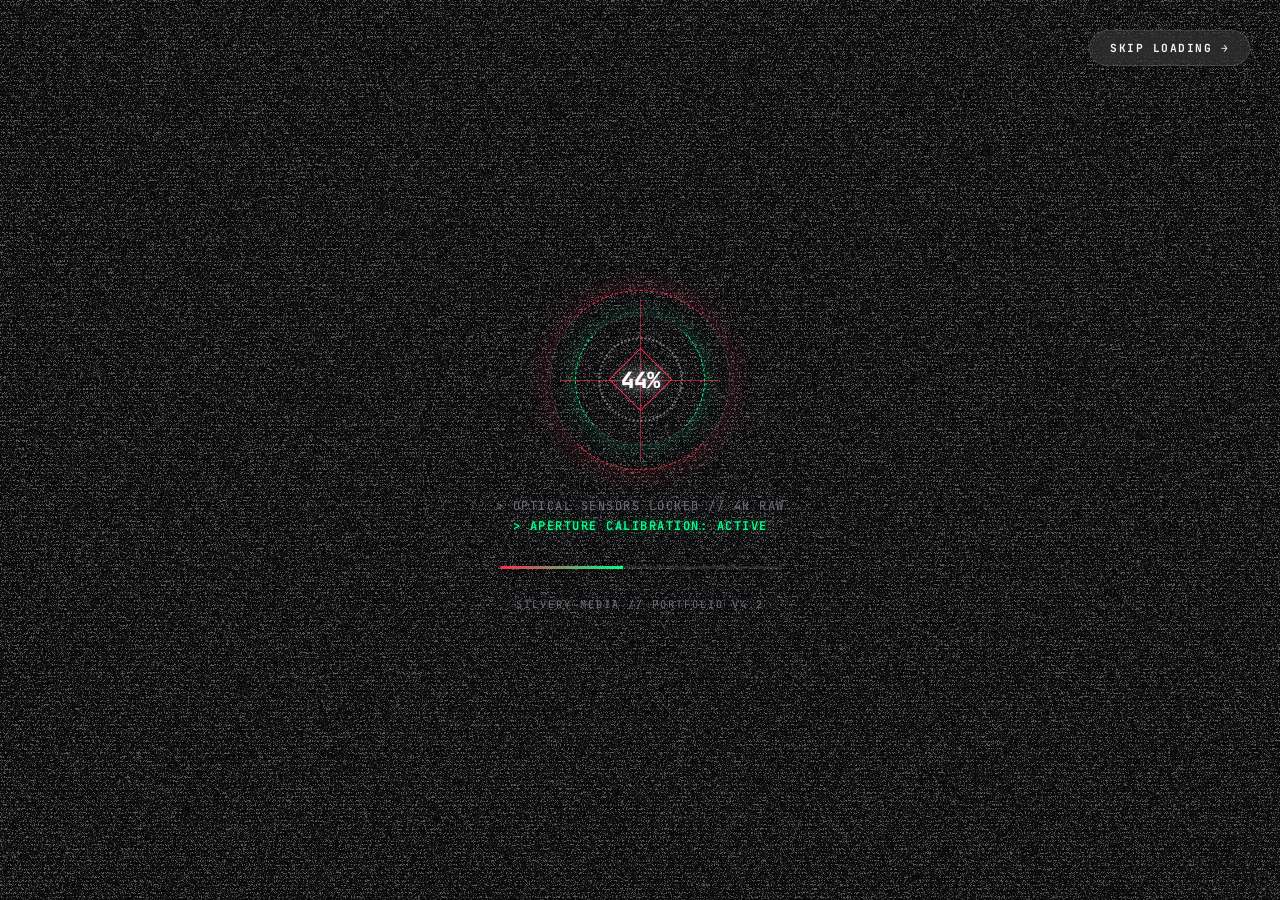
==== index.html @ 4b254db1 "1.0" ====
<!DOCTYPE html>
<html lang="en">
<head>
  <meta charset="UTF-8">
  <meta name="viewport" content="width=device-width, initial-scale=1.0, maximum-scale=1.0, user-scalable=no">
  <title>SILVERY MEDIA | Automotive Cinema & Visual Storytelling</title>
  <link rel="stylesheet" href="style.css">
  <link rel="preconnect" href="https://fonts.googleapis.com">
  <link rel="preconnect" href="https://fonts.gstatic.com" crossorigin>
  <link href="https://fonts.googleapis.com/css2?family=JetBrains+Mono:wght@400;700&family=Plus+Jakarta+Sans:wght@300;400;600;700&family=Syne:wght@700;800&display=swap" rel="stylesheet">
</head>
<body>

  <!-- Epic 3-Second Camera Lens & Telemetry Boot Sequence Loader -->
  <div class="boot-loader-overlay active" id="bootLoader">
    <canvas class="boot-static-canvas" id="bootStaticCanvas"></canvas>
    <div class="boot-scanlines"></div>

    <!-- Skip Loading Button -->
    <button class="boot-skip-btn hover-trigger" id="bootSkipBtn" data-tag="SKIP">
      <span>SKIP LOADING</span> &#8594;
    </button>

    <div class="boot-hud-container">
      <div class="boot-lens-system">
        <div class="boot-ring outer-ring"></div>
        <div class="boot-ring middle-ring"></div>
        <div class="boot-ring inner-ring"></div>
        <div class="boot-aperture-reticle"></div>
        <div class="boot-focus-cross"></div>
        <span class="boot-percent" id="bootPercent">00%</span>
      </div>

      <div class="boot-terminal-box">
        <div class="boot-log-line" id="bootLogLine1">> SILVERY_OS KERNEL BOOTING...</div>
        <div class="boot-log-line highlight" id="bootLogLine2">> CALIBRATING SENSOR ARRAY</div>
      </div>

      <div class="boot-progress-track">
        <div class="boot-progress-fill" id="bootProgressFill"></div>
      </div>

      <div class="boot-system-tag">SILVERY MEDIA // PORTFOLIO V4.2</div>
    </div>
  </div>

  <!-- Telemetry Cursor (Desktop Only) -->
  <div class="telemetry-cursor" id="telCursor">
    <div class="cur-ring"></div>
    <div class="cur-dot"></div>
    <div class="cur-tag" id="curTag">FEED: CAM_01</div>
  </div>

  <!-- Camera Static Noise Canvas -->
  <canvas class="static-canvas" id="staticCanvas"></canvas>

  <!-- CRT Screen Scanline Overlay -->
  <div class="crt-scanlines"></div>

  <!-- Header -->
  <header class="hud-header">
    <div class="brand">
      <span class="brand-name">SILVERY</span>
      <span class="brand-tag">// MEDIA</span>
    </div>

    <div class="cam-telemetry">
      <div class="tel-box">
        <span class="rec-dot"></span>
        <span class="tel-lbl">LIVE</span>
      </div>
      <div class="tel-box">
        <span class="tel-lbl">FEED ID</span>
        <span class="tel-val" id="feedIdReadout">CAM_01</span>
      </div>
    </div>
  </header>

  <!-- Satellite Uplink Pre-Loader Overlay -->
  <div class="sat-uplink-modal" id="satUplinkModal" aria-hidden="true">
    <div class="sat-radar-box">
      <div class="radar-sweep"></div>
      <div class="radar-crosshair"></div>
      <div class="radar-dot"></div>
    </div>
    <div class="sat-telemetry-text">
      <div class="sat-status" id="satStatusLine1">> ACQUIRING ORBITAL SATELLITE...</div>
      <div class="sat-status" id="satStatusLine2">> ESTABLISHING ENCRYPTED LINK</div>
      <div class="sat-progress-bar"><div class="sat-progress-fill" id="satProgressFill"></div></div>
    </div>
  </div>

  <!-- Persistent Dispatch Floating Trigger -->
  <button class="dispatch-btn hover-trigger" id="openDispatchBtn" data-tag="DISPATCH">
    <span class="pulse-beacon"></span>
    <span class="btn-lbl">DISPATCH</span>
    <span class="sla-tag">24H SLA</span>
  </button>

  <!-- Viewport Feed Stage -->
  <main class="viewport-stage" id="viewportStage">
    
    <div class="feed-stack" id="feedStack"></div>

    <div class="viewfinder-frame">
      <div class="frame-bracket top-left"></div>
      <div class="frame-bracket top-right"></div>
      <div class="frame-bracket bottom-left"></div>
      <div class="frame-bracket bottom-right"></div>
      
      <div class="center-target">
        <div class="target-line h"></div>
        <div class="target-line v"></div>
      </div>

      <div class="viewfinder-meta">
        <span>4K RAW // 120 FPS</span>
        <span id="timestampTag">00:00:00:00</span>
      </div>

      <!-- Scroll Hint Overlay -->
      <div class="scroll-navigation-hint">
        <span class="hint-arrow">&#8595;</span>
        <span class="hint-text">SCROLL OR USE ARROW KEYS TO SWITCH FEEDS</span>
      </div>
    </div>

    <!-- Active Shoot Title Card with Category Tag -->
    <div class="shoot-title-card">
      <div class="meta-badge-row">
        <span class="client-badge" id="heroClient">SILVERY MEDIA SHOWCASE</span>
        <span class="category-badge" id="heroCategory">PHOTOSHOOT</span>
      </div>
      <h1 class="project-title" id="heroTitle">PORSCHE 992 GT3RS</h1>
      
      <button class="inspect-btn primary-cta hover-trigger" id="inspectBtn" data-tag="OPEN GALLERY">
        <span class="cta-pulse-dot"></span>
        <span class="cta-text">EXPLORE FULL GALLERY</span>
        <svg class="cta-arrow" width="18" height="18" viewBox="0 0 24 24" fill="none" stroke="currentColor" stroke-width="2.5">
          <line x1="5" y1="12" x2="19" y2="12"></line>
          <polyline points="12 5 19 12 12 19"></polyline>
        </svg>
      </button>
    </div>

    <!-- Integrated Sleek Bottom Control Dock -->
    <div class="hud-bottom-dock">
      <button class="dock-btn hover-trigger" id="dockPrevBtn" data-tag="PREV FEED">&#8592;</button>
      
      <!-- Quick Telemetry Scrubber Bar with Floating Preview Tooltip -->
      <div class="dock-scrubber-wrapper" id="dockScrubberWrapper">
        <div class="scrubber-preview-tooltip" id="scrubberTooltip">CAM_01 // PORSCHE 992 GT3RS</div>

        <div class="dock-scrubber-track hover-trigger" id="dockTrack" data-tag="HOLD & SCRUB">
          <div class="dock-track-fill" id="dockTrackFill"></div>
        </div>
        <div class="dock-counter">
          <span class="dock-curr" id="dockCurrent">01</span>
          <span class="dock-sep">/</span>
          <span class="dock-tot" id="dockTotal">12</span>
        </div>
      </div>

      <button class="dock-btn hover-trigger" id="dockNextBtn" data-tag="NEXT FEED">&#8594;</button>
      
      <button class="dock-btn index-btn hover-trigger" id="openIndexBtn" data-tag="ALL PROJECTS">
        <span class="grid-icon">::</span>
        <span>INDEX</span>
      </button>
    </div>

  </main>

  <!-- Full Project Directory Drawer -->
  <div class="index-drawer" id="indexDrawer" aria-hidden="true">
    <div class="index-drawer-header">
      <div class="index-title">
        <h2>SILVERY MEDIA DIRECTORY</h2>
        <span id="totalProjectsBadge">12 PROJECTS LOADED</span>
      </div>
      <button class="drawer-close-btn" id="closeIndexBtn">&times;</button>
    </div>

    <div class="index-grid" id="indexGrid"></div>
  </div>

  <!-- Conventional Project View Modal -->
  <div class="project-modal" id="projectModal" aria-hidden="true">
    <button class="modal-close hover-trigger" id="closeProjectBtn" data-tag="CLOSE">&times;</button>

    <button class="scroll-top-btn hover-trigger" id="scrollTopBtn" data-tag="TOP">&#8593;</button>

    <div class="project-content-container">
      <header class="project-header">
        <div class="project-meta-grid">
          <div class="meta-item">
            <span class="meta-lbl">WHO IT WAS FOR</span>
            <span class="meta-val" id="modalClient">--</span>
          </div>
          <div class="meta-item">
            <span class="meta-lbl">DATE SHOOT</span>
            <span class="meta-val" id="modalDate">--</span>
          </div>
          <div class="meta-item">
            <span class="meta-lbl">LOCATION</span>
            <span class="meta-val" id="modalLocation">--</span>
          </div>
          <div class="meta-item">
            <span class="meta-lbl">SHOOT TYPE</span>
            <span class="meta-val highlight-category" id="modalCategory">PHOTOSHOOT</span>
          </div>
        </div>

        <h1 class="project-headline" id="modalTitle">Project Title</h1>
        <p class="project-summary" id="modalDesc">Detailed photography showcase.</p>
      </header>

      <div class="project-photo-grid" id="projectPhotoGrid"></div>

      <!-- Recommended Live Feed Section -->
      <section class="related-projects-section">
        <div class="related-header">
          <span class="related-tag">// RECOMMENDED FEEDS</span>
          <h3 class="related-title">YOU MIGHT ALSO LIKE</h3>
        </div>
        <div class="related-projects-grid" id="relatedProjectsGrid"></div>
      </section>

    </div>
  </div>

  <!-- Lightbox Modal -->
  <div class="lightbox-modal" id="lightboxModal" aria-hidden="true">
    <button class="lightbox-close hover-trigger" id="closeLightboxBtn" data-tag="CLOSE">&times;</button>
    <button class="lightbox-nav lightbox-prev hover-trigger" id="lightboxPrevBtn" data-tag="PREV">&#8592;</button>
    <button class="lightbox-nav lightbox-next hover-trigger" id="lightboxNextBtn" data-tag="NEXT">&#8594;</button>
    
    <div class="lightbox-viewport">
      <img src="" alt="Fullscreen View" id="lightboxImage" class="lightbox-img">
    </div>

    <div class="lightbox-counter" id="lightboxCounter">1 / 5</div>
  </div>

  <!-- Priority Dispatch Terminal Drawer -->
  <div class="dispatch-drawer" id="dispatchDrawer">
    <button class="drawer-close hover-trigger" id="closeDispatchBtn" data-tag="CLOSE">&times;</button>

    <div class="dispatch-header">
      <div class="live-signal">
        <span class="signal-dot"></span> DIRECT SATELLITE LINK ESTABLISHED
      </div>
      <h2>COMMISSION A SHOOT</h2>
      <p>Direct alert routed straight to personal device via satellite relay.</p>
    </div>

    <div class="sla-metrics">
      <div class="sla-card">
        <span class="sla-lbl">AVG RESPONSE TIME</span>
        <span class="sla-val highlight">24 HOURS</span>
      </div>
      <div class="sla-card">
        <span class="sla-lbl">LOCAL TIME</span>
        <span class="sla-val" id="localClock">12:00 PM CEST</span>
      </div>
    </div>

    <form class="dispatch-form" id="dispatchForm">
      <div class="field-row">
        <label>CLIENT / ORGANIZATION</label>
        <input type="text" id="senderName" placeholder="e.g. Porsche Cars NA / John Doe" required>
      </div>
      <div class="field-row">
        <label>DIRECT EMAIL / PHONE</label>
        <input type="email" id="senderContact" placeholder="john@domain.com" required>
      </div>
      <div class="field-row">
        <label>PROJECT SCOPE & DATES</label>
        <textarea id="senderScope" rows="3" placeholder="Vehicle details, shoot location, target timeline..." required></textarea>
      </div>

      <button type="submit" class="submit-dispatch-btn hover-trigger" data-tag="TRANSMIT">
        TRANSMIT DISPATCH
      </button>
    </form>

    <div class="terminal-status" id="terminalStatus">
      <div class="term-line" id="termLine1">> Terminal online. Satellite uplink established...</div>
      <div class="term-line" id="termLine2"></div>
    </div>
  </div>

  <script src="code.js"></script>
</body>
</html>
---- style.css ----
/* ==========================================================================
   SILVERY MEDIA - 3-Second Epic Boot Sequence & Mobile Enhancements
   ========================================================================== */

:root {
  --bg-dark: #020203;
  --text-main: #f5f5f7;
  --text-dim: #71717e;
  --accent-red: #ff2a4b;
  --accent-green: #00ff88;
  --border-glass: rgba(255, 255, 255, 0.12);
  --font-heading: 'Syne', sans-serif;
  --font-body: 'Plus Jakarta Sans', sans-serif;
  --font-mono: 'JetBrains Mono', monospace;
}

* {
  box-sizing: border-box;
  margin: 0;
  padding: 0;
  cursor: none !important;
  -webkit-tap-highlight-color: transparent;
}

body {
  background-color: var(--bg-dark);
  color: var(--text-main);
  font-family: var(--font-body);
  overflow: hidden;
  width: 100vw;
  height: 100vh;
  user-select: none;
}

/* ==========================================================================
   CAMERA BOOT SEQUENCE LOADER
   ========================================================================== */
.boot-loader-overlay {
  position: fixed;
  top: 0;
  left: 0;
  width: 100vw;
  height: 100vh;
  background: #010103;
  z-index: 10000;
  display: flex;
  align-items: center;
  justify-content: center;
  opacity: 0;
  pointer-events: none;
  transition: opacity 0.35s cubic-bezier(0.16, 1, 0.3, 1);
}

.boot-loader-overlay.active {
  opacity: 1;
  pointer-events: all;
}

/* Ensure mouse cursor remains visible during loading screen */
.boot-loader-overlay.active,
.boot-loader-overlay.active * {
  cursor: auto !important;
}

.boot-skip-btn {
  position: absolute;
  top: 30px;
  right: 30px;
  background: rgba(255, 255, 255, 0.08);
  backdrop-filter: blur(12px);
  border: 1px solid var(--border-glass);
  color: var(--text-main);
  padding: 10px 20px;
  border-radius: 30px;
  font-family: var(--font-mono);
  font-size: 0.7rem;
  font-weight: 700;
  letter-spacing: 1.5px;
  z-index: 20;
  transition: all 0.2s ease;
  cursor: pointer !important;
}

.boot-skip-btn:hover {
  background: #ffffff;
  color: #000000;
  transform: translateY(-2px);
}

.boot-static-canvas {
  position: absolute;
  top: 0;
  left: 0;
  width: 100%;
  height: 100%;
  pointer-events: none;
  opacity: 0.35;
  mix-blend-mode: screen;
}

.boot-scanlines {
  position: absolute;
  top: 0;
  left: 0;
  width: 100%;
  height: 100%;
  background: linear-gradient(rgba(18, 16, 16, 0) 50%, rgba(0, 0, 0, 0.4) 50%);
  background-size: 100% 4px;
  pointer-events: none;
}

.boot-hud-container {
  position: relative;
  z-index: 10;
  display: flex;
  flex-direction: column;
  align-items: center;
  gap: 28px;
}

/* Concentric Spinning Camera Lens Rings */
.boot-lens-system {
  position: relative;
  width: 180px;
  height: 180px;
  display: flex;
  align-items: center;
  justify-content: center;
}

.boot-ring {
  position: absolute;
  border-radius: 50%;
  border: 1px dashed rgba(255, 255, 255, 0.2);
}

.outer-ring {
  width: 180px;
  height: 180px;
  border-top-color: var(--accent-red);
  border-bottom-color: var(--accent-red);
  animation: spinCw 1.8s linear infinite;
  box-shadow: 0 0 30px rgba(255, 42, 75, 0.2);
}

.middle-ring {
  width: 130px;
  height: 130px;
  border-left-color: var(--accent-green);
  border-right-color: var(--accent-green);
  animation: spinCcw 1.2s linear infinite;
  box-shadow: 0 0 20px rgba(0, 255, 136, 0.2);
}

.inner-ring {
  width: 85px;
  height: 85px;
  border: 2px solid rgba(255, 255, 255, 0.4);
  border-style: dotted;
  animation: spinCw 3s linear infinite;
}

@keyframes spinCw { 0% { transform: rotate(0deg); } 100% { transform: rotate(360deg); } }
@keyframes spinCcw { 0% { transform: rotate(0deg); } 100% { transform: rotate(-360deg); } }

.boot-aperture-reticle {
  position: absolute;
  width: 45px;
  height: 45px;
  border: 1px solid var(--accent-red);
  transform: rotate(45deg);
  animation: pulseReticle 0.6s infinite alternate;
}

@keyframes pulseReticle { 0% { transform: rotate(45deg) scale(0.9); opacity: 0.5; } 100% { transform: rotate(45deg) scale(1.1); opacity: 1; } }

.boot-focus-cross {
  position: absolute;
  width: 100%;
  height: 100%;
}
.boot-focus-cross::before, .boot-focus-cross::after {
  content: '';
  position: absolute;
  background: rgba(255, 42, 75, 0.6);
}
.boot-focus-cross::before { top: 50%; left: 10px; right: 10px; height: 1px; }
.boot-focus-cross::after { left: 50%; top: 10px; bottom: 10px; width: 1px; }

.boot-percent {
  font-family: var(--font-mono);
  font-size: 1.4rem;
  font-weight: 800;
  color: #ffffff;
  text-shadow: 0 0 15px rgba(255, 255, 255, 0.8);
  z-index: 5;
}

.boot-terminal-box {
  text-align: center;
  font-family: var(--font-mono);
  font-size: 0.75rem;
  height: 40px;
}

.boot-log-line {
  color: var(--text-dim);
  letter-spacing: 1.5px;
  margin-bottom: 4px;
}

.boot-log-line.highlight {
  color: var(--accent-green);
  font-weight: 700;
  text-shadow: 0 0 10px rgba(0, 255, 136, 0.4);
}

.boot-progress-track {
  width: 280px;
  height: 3px;
  background: rgba(255, 255, 255, 0.1);
  border-radius: 2px;
  overflow: hidden;
  box-shadow: 0 0 10px rgba(0, 0, 0, 0.8);
}

.boot-progress-fill {
  width: 0%;
  height: 100%;
  background: linear-gradient(90deg, var(--accent-red), var(--accent-green));
  box-shadow: 0 0 15px var(--accent-green);
  transition: width 0.05s linear;
}

.boot-system-tag {
  font-family: var(--font-mono);
  font-size: 0.65rem;
  color: var(--text-dim);
  letter-spacing: 2px;
}

/* Static Noise Overlay Canvas */
.static-canvas {
  position: fixed;
  top: 0;
  left: 0;
  width: 100vw;
  height: 100vh;
  z-index: 8000;
  pointer-events: none;
  opacity: 0;
  transition: opacity 0.05s ease;
}

.static-canvas.active { opacity: 0.92; }

/* CRT Scanlines */
.crt-scanlines {
  position: fixed;
  top: 0;
  left: 0;
  width: 100vw;
  height: 100vh;
  background: linear-gradient(rgba(18, 16, 16, 0) 50%, rgba(0, 0, 0, 0.25) 50%);
  background-size: 100% 4px;
  z-index: 100;
  pointer-events: none;
  opacity: 0.5;
}

/* Cursor */
.telemetry-cursor {
  position: fixed;
  top: 0;
  left: 0;
  width: 32px;
  height: 32px;
  pointer-events: none;
  z-index: 9999;
  transform: translate(-50%, -50%);
  transition: width 0.2s, height 0.2s;
}

.cur-ring {
  width: 100%;
  height: 100%;
  border: 1px solid rgba(255, 255, 255, 0.5);
  border-radius: 50%;
  transition: all 0.2s ease;
}

.cur-dot {
  position: absolute;
  top: 50%;
  left: 50%;
  width: 4px;
  height: 4px;
  background: var(--accent-red);
  border-radius: 50%;
  transform: translate(-50%, -50%);
}

.cur-tag {
  position: absolute;
  top: 38px;
  left: 50%;
  transform: translateX(-50%);
  font-family: var(--font-mono);
  font-size: 8px;
  color: var(--accent-green);
  background: rgba(0, 0, 0, 0.85);
  padding: 2px 6px;
  border-radius: 3px;
  white-space: nowrap;
  letter-spacing: 1px;
}

body.cursor-active .cur-ring {
  width: 60px;
  height: 60px;
  border-color: var(--accent-red);
  background: rgba(255, 42, 75, 0.1);
}

/* Header */
.hud-header {
  position: fixed;
  top: 0;
  left: 0;
  width: 100%;
  padding: 24px 30px;
  display: flex;
  justify-content: space-between;
  align-items: center;
  z-index: 200;
  mix-blend-mode: difference;
}

.brand-name {
  font-family: var(--font-heading);
  font-size: 1.4rem;
  font-weight: 800;
  letter-spacing: 3px;
}

.brand-tag {
  font-family: var(--font-mono);
  font-size: 0.65rem;
  color: var(--accent-red);
  margin-left: 6px;
}

.cam-telemetry {
  display: flex;
  gap: 12px;
  font-family: var(--font-mono);
  font-size: 0.65rem;
}

.tel-box {
  display: flex;
  align-items: center;
  gap: 6px;
  background: rgba(255, 255, 255, 0.05);
  padding: 6px 12px;
  border-radius: 4px;
  border: 1px solid var(--border-glass);
}

.rec-dot {
  width: 7px;
  height: 7px;
  background: var(--accent-red);
  border-radius: 50%;
  box-shadow: 0 0 8px var(--accent-red);
  animation: pulseRec 1s infinite alternate;
}

.tel-lbl { color: var(--text-dim); }
.tel-val { color: #ffffff; font-weight: 700; }

/* Satellite Pre-Loader */
.sat-uplink-modal {
  position: fixed;
  top: 0;
  left: 0;
  width: 100vw;
  height: 100vh;
  background: rgba(3, 3, 5, 0.95);
  backdrop-filter: blur(20px);
  z-index: 9500;
  display: flex;
  flex-direction: column;
  align-items: center;
  justify-content: center;
  gap: 30px;
  opacity: 0;
  pointer-events: none;
  transition: opacity 0.3s ease;
}

.sat-uplink-modal.active { opacity: 1; pointer-events: all; }

.sat-radar-box {
  position: relative;
  width: 140px;
  height: 140px;
  border: 1px solid rgba(0, 255, 136, 0.3);
  border-radius: 50%;
  overflow: hidden;
  box-shadow: 0 0 30px rgba(0, 255, 136, 0.1);
}

.radar-sweep {
  position: absolute;
  width: 100%;
  height: 100%;
  background: conic-gradient(from 0deg, rgba(0, 255, 136, 0.4), transparent 60deg);
  border-radius: 50%;
  animation: radarSpin 1.2s linear infinite;
}

.radar-crosshair {
  position: absolute;
  top: 50%;
  left: 50%;
  width: 100%;
  height: 100%;
  transform: translate(-50%, -50%);
}
.radar-crosshair::before, .radar-crosshair::after {
  content: '';
  position: absolute;
  background: rgba(0, 255, 136, 0.3);
}
.radar-crosshair::before { top: 50%; left: 0; right: 0; height: 1px; }
.radar-crosshair::after { left: 50%; top: 0; bottom: 0; width: 1px; }

.radar-dot {
  position: absolute;
  top: 35%;
  left: 65%;
  width: 6px;
  height: 6px;
  background: var(--accent-red);
  border-radius: 50%;
  box-shadow: 0 0 10px var(--accent-red);
  animation: pulseRec 0.5s infinite alternate;
}

.sat-telemetry-text {
  text-align: center;
  font-family: var(--font-mono);
  font-size: 0.75rem;
  color: var(--accent-green);
  letter-spacing: 1.5px;
}

.sat-progress-bar {
  width: 240px;
  height: 2px;
  background: rgba(255, 255, 255, 0.1);
  margin: 12px auto 0 auto;
  overflow: hidden;
}

.sat-progress-fill {
  width: 0%;
  height: 100%;
  background: var(--accent-green);
  transition: width 0.1s linear;
}

/* Dispatch Button */
.dispatch-btn {
  position: fixed;
  bottom: 30px;
  right: 30px;
  z-index: 250;
  background: rgba(12, 12, 16, 0.85);
  backdrop-filter: blur(20px);
  border: 1px solid var(--border-glass);
  color: var(--text-main);
  padding: 12px 20px;
  border-radius: 40px;
  font-family: var(--font-heading);
  font-size: 0.7rem;
  letter-spacing: 1.5px;
  font-weight: 700;
  display: flex;
  align-items: center;
  gap: 10px;
  box-shadow: 0 15px 40px rgba(0,0,0,0.8);
}

.pulse-beacon {
  width: 6px;
  height: 6px;
  background: var(--accent-red);
  border-radius: 50%;
  box-shadow: 0 0 10px var(--accent-red);
}

.sla-tag {
  font-family: var(--font-mono);
  font-size: 0.6rem;
  color: var(--accent-green);
  background: rgba(0, 255, 136, 0.1);
  padding: 2px 6px;
  border-radius: 10px;
}

/* Viewport Stage */
.viewport-stage {
  position: relative;
  width: 100vw;
  height: 100vh;
  overflow: hidden;
  z-index: 10;
}

.feed-stack {
  position: absolute;
  width: 100%;
  height: 100%;
}

.feed-layer {
  position: absolute;
  top: 0;
  left: 0;
  width: 100%;
  height: 100%;
  object-fit: cover;
  opacity: 0;
  transform: scale(1.05);
  transition: opacity 0.15s ease, transform 0.6s cubic-bezier(0.16, 1, 0.3, 1);
  filter: brightness(0.85) contrast(1.15);
}

.feed-layer.active { opacity: 1; transform: scale(1); }

.viewfinder-frame {
  position: absolute;
  top: 0;
  left: 0;
  width: 100%;
  height: 100%;
  pointer-events: none;
  z-index: 30;
}

.frame-bracket {
  position: absolute;
  width: 25px;
  height: 25px;
  border: 1px solid rgba(255, 255, 255, 0.25);
}

.top-left { top: 20px; left: 20px; border-right: none; border-bottom: none; }
.top-right { top: 20px; right: 20px; border-left: none; border-bottom: none; }
.bottom-left { bottom: 20px; left: 20px; border-right: none; border-top: none; }
.bottom-right { bottom: 20px; right: 20px; border-left: none; border-top: none; }

.center-target {
  position: absolute;
  top: 50%;
  left: 50%;
  width: 120px;
  height: 120px;
  margin-top: -60px;
  margin-left: -60px;
  border: 1px dashed rgba(255, 255, 255, 0.15);
  border-radius: 50%;
}

.target-line { position: absolute; background: rgba(255, 42, 75, 0.4); }
.target-line.h { top: 50%; left: -8px; right: -8px; height: 1px; }
.target-line.v { left: 50%; top: -8px; bottom: -8px; width: 1px; }

.viewfinder-meta {
  position: absolute;
  top: 30px;
  left: 50%;
  transform: translateX(-50%);
  font-family: var(--font-mono);
  font-size: 0.65rem;
  color: rgba(255, 255, 255, 0.5);
  display: flex;
  gap: 20px;
  letter-spacing: 1.5px;
}

/* Scroll Hint Overlay */
.scroll-navigation-hint {
  position: absolute;
  right: 40px;
  top: 50%;
  transform: translateY(-50%);
  display: flex;
  flex-direction: column;
  align-items: center;
  gap: 8px;
  font-family: var(--font-mono);
  font-size: 0.6rem;
  color: var(--text-dim);
  writing-mode: vertical-rl;
  letter-spacing: 2px;
  opacity: 0.7;
}

.hint-arrow {
  writing-mode: horizontal-tb;
  font-size: 1rem;
  color: var(--accent-red);
  animation: bounceDown 1.5s infinite alternate;
}

/* Active Title Card */
.shoot-title-card {
  position: absolute;
  bottom: 110px;
  left: 40px;
  z-index: 45;
  max-width: 680px;
}

.meta-badge-row {
  display: flex;
  align-items: center;
  gap: 12px;
  margin-bottom: 6px;
  flex-wrap: wrap;
}

.client-badge {
  font-family: var(--font-mono);
  font-size: 0.75rem;
  color: var(--accent-red);
  letter-spacing: 2px;
  font-weight: 700;
}

.category-badge {
  font-family: var(--font-mono);
  font-size: 0.65rem;
  color: var(--accent-green);
  background: rgba(0, 255, 136, 0.1);
  border: 1px solid rgba(0, 255, 136, 0.35);
  padding: 3px 10px;
  border-radius: 4px;
  letter-spacing: 1.5px;
  font-weight: 700;
  text-transform: uppercase;
  box-shadow: 0 0 12px rgba(0, 255, 136, 0.15);
}

.project-title {
  font-family: var(--font-heading);
  font-size: clamp(2.2rem, 4.5vw, 4.2rem);
  font-weight: 800;
  line-height: 1.05;
  margin: 6px 0 20px 0;
  text-transform: uppercase;
  text-shadow: 0 10px 30px rgba(0, 0, 0, 0.9);
}

.inspect-btn.primary-cta {
  position: relative;
  background: #ffffff;
  color: #000000;
  border: none;
  padding: 16px 32px;
  border-radius: 40px;
  font-family: var(--font-heading);
  font-size: 0.85rem;
  font-weight: 800;
  letter-spacing: 2px;
  display: inline-flex;
  align-items: center;
  gap: 14px;
  box-shadow: 0 10px 35px rgba(255, 255, 255, 0.25), 0 20px 50px rgba(0, 0, 0, 0.9);
  transition: all 0.3s cubic-bezier(0.16, 1, 0.3, 1);
  overflow: hidden;
}

.inspect-btn.primary-cta:hover {
  background: var(--accent-red);
  color: #ffffff;
  transform: translateY(-4px) scale(1.02);
  box-shadow: 0 15px 40px rgba(255, 42, 75, 0.5), 0 20px 60px rgba(0, 0, 0, 0.9);
}

.cta-pulse-dot {
  width: 8px;
  height: 8px;
  background-color: var(--accent-red);
  border-radius: 50%;
  box-shadow: 0 0 10px var(--accent-red);
  transition: background-color 0.2s ease;
}

.inspect-btn.primary-cta:hover .cta-pulse-dot {
  background-color: #ffffff;
  box-shadow: 0 0 10px #ffffff;
}

.cta-arrow { transition: transform 0.3s ease; }
.inspect-btn.primary-cta:hover .cta-arrow { transform: translateX(6px); }

/* BOTTOM DOCK & SCRUB TOOLTIP */
.hud-bottom-dock {
  position: absolute;
  bottom: 30px;
  left: 40px;
  z-index: 50;
  display: flex;
  align-items: center;
  gap: 12px;
  background: rgba(12, 12, 16, 0.85);
  backdrop-filter: blur(20px);
  border: 1px solid var(--border-glass);
  padding: 8px 16px;
  border-radius: 40px;
  box-shadow: 0 20px 50px rgba(0, 0, 0, 0.8);
}

.dock-btn {
  background: rgba(255, 255, 255, 0.05);
  border: 1px solid var(--border-glass);
  color: #ffffff;
  font-family: var(--font-mono);
  font-size: 0.8rem;
  font-weight: 700;
  width: 36px;
  height: 36px;
  border-radius: 50%;
  display: flex;
  align-items: center;
  justify-content: center;
  transition: all 0.2s ease;
}

.dock-btn:hover {
  background: #ffffff;
  color: #000000;
}

.dock-btn.index-btn {
  width: auto;
  border-radius: 20px;
  padding: 0 16px;
  gap: 8px;
  font-size: 0.72rem;
}

.grid-icon { color: var(--accent-green); font-weight: 800; }

.dock-scrubber-wrapper {
  position: relative;
  display: flex;
  align-items: center;
  gap: 16px;
  padding: 0 8px;
}

.scrubber-preview-tooltip {
  position: absolute;
  top: -42px;
  left: 8px;
  transform: translateX(-50%);
  background: rgba(8, 8, 12, 0.95);
  backdrop-filter: blur(16px);
  border: 1px solid var(--accent-red);
  color: #ffffff;
  font-family: var(--font-mono);
  font-size: 0.75rem;
  font-weight: 700;
  padding: 5px 12px;
  border-radius: 6px;
  box-shadow: 0 0 20px rgba(255, 42, 75, 0.4), 0 10px 30px rgba(0, 0, 0, 0.9);
  pointer-events: none;
  opacity: 0;
  transition: opacity 0.2s ease, transform 0.05s ease;
  white-space: nowrap;
  z-index: 100;
}

.scrubber-preview-tooltip::after {
  content: '';
  position: absolute;
  bottom: -5px;
  left: 50%;
  transform: translateX(-50%);
  width: 0;
  height: 0;
  border-left: 5px solid transparent;
  border-right: 5px solid transparent;
  border-top: 5px solid var(--accent-red);
}

.scrubber-preview-tooltip.active { opacity: 1; }

.dock-scrubber-track {
  width: 180px;
  height: 8px;
  background: rgba(255, 255, 255, 0.15);
  border-radius: 4px;
  position: relative;
  overflow: hidden;
  transition: height 0.2s ease;
}

.dock-scrubber-track:hover { height: 10px; }

.dock-track-fill {
  position: absolute;
  top: 0;
  left: 0;
  height: 100%;
  width: 3.33%;
  background: var(--accent-red);
  box-shadow: 0 0 10px var(--accent-red);
  transition: width 0.05s ease;
}

.dock-counter {
  font-family: var(--font-mono);
  font-size: 0.75rem;
  font-weight: 700;
  display: flex;
  gap: 4px;
  white-space: nowrap;
}

.dock-curr { color: #ffffff; }
.dock-sep { color: var(--text-dim); }
.dock-tot { color: var(--text-dim); }

/* Directory Drawer */
.index-drawer {
  position: fixed;
  top: 0;
  left: 0;
  width: 100vw;
  height: 100vh;
  background: rgba(3, 3, 5, 0.98);
  backdrop-filter: blur(30px);
  z-index: 600;
  opacity: 0;
  pointer-events: none;
  transition: opacity 0.3s ease;
  overflow-y: auto;
  padding: 40px 6vw;
}

.index-drawer.active { opacity: 1; pointer-events: all; }

.index-drawer-header {
  display: flex;
  justify-content: space-between;
  align-items: center;
  padding-bottom: 24px;
  border-bottom: 1px solid var(--border-glass);
  margin-bottom: 30px;
}

.index-title h2 { font-family: var(--font-heading); font-size: 1.6rem; font-weight: 800; }
.index-title span { font-family: var(--font-mono); font-size: 0.65rem; color: var(--accent-green); }

.drawer-close-btn { background: none; border: none; color: #fff; font-size: 2.5rem; line-height: 1; }

.index-grid {
  display: grid;
  grid-template-columns: repeat(auto-fill, minmax(280px, 1fr));
  gap: 20px;
}

.index-card {
  background: rgba(255, 255, 255, 0.02);
  border: 1px solid var(--border-glass);
  border-radius: 8px;
  overflow: hidden;
  transition: all 0.25s ease;
}

.index-card.active { border-color: #ffffff; }

.index-card-img { width: 100%; height: 160px; object-fit: cover; }
.index-card-body { padding: 14px; }
.index-card-id { font-family: var(--font-mono); font-size: 0.65rem; color: var(--accent-red); font-weight: 700; }
.index-card-title { font-family: var(--font-heading); font-size: 1rem; font-weight: 800; margin-top: 4px; }

/* Project Modal */
.project-modal {
  position: fixed;
  top: 0;
  left: 0;
  width: 100vw;
  height: 100vh;
  background: #050507;
  z-index: 500;
  opacity: 0;
  pointer-events: none;
  transition: opacity 0.35s ease;
  overflow-y: auto;
  scroll-behavior: smooth;
}

.project-modal.active { opacity: 1; pointer-events: all; }

.modal-close {
  position: fixed;
  top: 30px;
  right: 30px;
  background: rgba(255, 255, 255, 0.05);
  backdrop-filter: blur(12px);
  border: 1px solid var(--border-glass);
  color: #fff;
  font-size: 2rem;
  width: 44px;
  height: 44px;
  border-radius: 50%;
  display: flex;
  align-items: center;
  justify-content: center;
  z-index: 520;
}

.scroll-top-btn {
  position: fixed;
  bottom: 30px;
  right: 30px;
  background: rgba(255, 255, 255, 0.1);
  backdrop-filter: blur(16px);
  border: 1px solid var(--border-glass);
  color: #ffffff;
  font-size: 1.2rem;
  width: 46px;
  height: 46px;
  border-radius: 50%;
  display: flex;
  align-items: center;
  justify-content: center;
  z-index: 520;
  opacity: 0;
  pointer-events: none;
  transition: opacity 0.3s ease, transform 0.2s ease, background 0.2s ease;
  box-shadow: 0 10px 30px rgba(0, 0, 0, 0.8);
}

.scroll-top-btn.visible { opacity: 1; pointer-events: all; }

.scroll-top-btn:hover {
  background: #ffffff;
  color: #000000;
  transform: translateY(-4px);
}

.project-content-container {
  max-width: 1400px;
  margin: 0 auto;
  padding: 100px 6vw 80px 6vw;
}

.project-header {
  margin-bottom: 40px;
  border-bottom: 1px solid var(--border-glass);
  padding-bottom: 30px;
}

.project-meta-grid {
  display: grid;
  grid-template-columns: repeat(auto-fit, minmax(180px, 1fr));
  gap: 16px;
  margin-bottom: 24px;
}

.meta-item {
  background: rgba(255, 255, 255, 0.02);
  border: 1px solid var(--border-glass);
  padding: 14px;
  border-radius: 6px;
}

.meta-lbl { font-family: var(--font-mono); font-size: 0.6rem; color: var(--text-dim); display: block; }
.meta-val { font-size: 0.85rem; font-weight: 700; color: #ffffff; margin-top: 4px; display: block; }

.meta-val.highlight-category {
  color: var(--accent-green);
  letter-spacing: 1.5px;
}

.project-headline { font-family: var(--font-heading); font-size: clamp(2rem, 4vw, 3.8rem); font-weight: 800; margin-bottom: 12px; text-transform: uppercase; }
.project-summary { color: var(--text-dim); font-size: 0.95rem; max-width: 750px; line-height: 1.6; }

.project-photo-grid {
  display: grid;
  grid-template-columns: repeat(2, 1fr);
  gap: 20px;
}

.grid-photo-card {
  position: relative;
  border-radius: 8px;
  overflow: hidden;
  border: 1px solid var(--border-glass);
  background: #0d0d12;
}

.grid-photo-card.full-width { grid-column: span 2; }

.grid-photo-card img {
  width: 100%;
  height: 100%;
  max-height: 80vh;
  object-fit: cover;
  display: block;
}

.photo-expand-badge {
  position: absolute;
  bottom: 12px;
  right: 12px;
  background: rgba(0, 0, 0, 0.75);
  backdrop-filter: blur(8px);
  border: 1px solid var(--border-glass);
  color: #fff;
  font-family: var(--font-mono);
  font-size: 0.65rem;
  padding: 4px 10px;
  border-radius: 4px;
}

/* RECOMMENDED PROJECTS SECTION WITH LIVE CAMERA STATIC NOISE OVERLAY */
.related-projects-section {
  margin-top: 80px;
  padding-top: 40px;
  border-top: 1px solid var(--border-glass);
}

.related-header {
  margin-bottom: 24px;
}

.related-tag {
  font-family: var(--font-mono);
  font-size: 0.7rem;
  color: var(--accent-red);
  letter-spacing: 2px;
  font-weight: 700;
  display: block;
}

.related-title {
  font-family: var(--font-heading);
  font-size: 1.8rem;
  font-weight: 800;
  text-transform: uppercase;
  margin-top: 4px;
}

.related-projects-grid {
  display: grid;
  grid-template-columns: repeat(3, 1fr);
  gap: 20px;
}

.related-card {
  position: relative;
  background: rgba(255, 255, 255, 0.02);
  border: 1px solid var(--border-glass);
  border-radius: 8px;
  overflow: hidden;
  transition: all 0.3s cubic-bezier(0.16, 1, 0.3, 1);
}

.related-card:hover {
  border-color: #ffffff;
  transform: translateY(-4px);
  box-shadow: 0 15px 35px rgba(0, 0, 0, 0.8);
}

.related-card-img-box {
  position: relative;
  width: 100%;
  height: 200px;
  overflow: hidden;
}

.related-card-img {
  width: 100%;
  height: 100%;
  object-fit: cover;
  transition: transform 0.5s ease;
}

.related-card:hover .related-card-img {
  transform: scale(1.06);
}

.related-static-canvas {
  position: absolute;
  top: 0;
  left: 0;
  width: 100%;
  height: 100%;
  pointer-events: none;
  opacity: 0.25;
  z-index: 2;
  mix-blend-mode: screen;
  transition: opacity 0.2s ease;
}

.related-card:hover .related-static-canvas {
  opacity: 0.5;
}

.related-card-scanlines {
  position: absolute;
  top: 0;
  left: 0;
  width: 100%;
  height: 100%;
  background: linear-gradient(rgba(18, 16, 16, 0) 50%, rgba(0, 0, 0, 0.3) 50%);
  background-size: 100% 4px;
  z-index: 3;
  pointer-events: none;
  opacity: 0.6;
}

.related-card-overlay {
  position: absolute;
  top: 10px;
  left: 10px;
  display: flex;
  gap: 8px;
  align-items: center;
  z-index: 4;
}

.related-feed-id {
  font-family: var(--font-mono);
  font-size: 0.6rem;
  background: rgba(0, 0, 0, 0.85);
  border: 1px solid var(--border-glass);
  color: var(--accent-green);
  padding: 3px 8px;
  border-radius: 4px;
  font-weight: 700;
}

.related-card-body {
  padding: 16px;
}

.related-card-client {
  font-family: var(--font-mono);
  font-size: 0.65rem;
  color: var(--accent-red);
  letter-spacing: 1px;
  font-weight: 700;
}

.related-card-title {
  font-family: var(--font-heading);
  font-size: 1.1rem;
  font-weight: 800;
  margin-top: 4px;
  text-transform: uppercase;
}

/* Lightbox Modal */
.lightbox-modal {
  position: fixed;
  top: 0;
  left: 0;
  width: 100vw;
  height: 100vh;
  background: rgba(2, 2, 3, 0.96);
  backdrop-filter: blur(25px);
  z-index: 1000;
  opacity: 0;
  pointer-events: none;
  transition: opacity 0.3s ease;
  display: flex;
  align-items: center;
  justify-content: center;
}

.lightbox-modal.active { opacity: 1; pointer-events: all; }

.lightbox-viewport {
  width: 90vw;
  height: 85vh;
  display: flex;
  align-items: center;
  justify-content: center;
}

.lightbox-img {
  max-width: 100%;
  max-height: 100%;
  object-fit: contain;
  border-radius: 4px;
}

.lightbox-close {
  position: absolute;
  top: 24px;
  right: 24px;
  background: none;
  border: none;
  color: #ffffff;
  font-size: 2.5rem;
  z-index: 1020;
}

.lightbox-nav {
  position: absolute;
  top: 50%;
  transform: translateY(-50%);
  background: rgba(255, 255, 255, 0.05);
  backdrop-filter: blur(10px);
  border: 1px solid var(--border-glass);
  color: #ffffff;
  font-size: 1.2rem;
  width: 48px;
  height: 48px;
  border-radius: 50%;
  display: flex;
  align-items: center;
  justify-content: center;
  z-index: 1020;
}

.lightbox-prev { left: 20px; }
.lightbox-next { right: 20px; }

.lightbox-counter {
  position: absolute;
  bottom: 24px;
  left: 50%;
  transform: translateX(-50%);
  font-family: var(--font-mono);
  font-size: 0.75rem;
  color: var(--text-dim);
  background: rgba(0, 0, 0, 0.6);
  padding: 4px 14px;
  border-radius: 20px;
  border: 1px solid var(--border-glass);
}

/* Dispatch Drawer */
.dispatch-drawer {
  position: fixed;
  top: 0;
  right: -100%;
  width: clamp(320px, 42vw, 550px);
  height: 100vh;
  background: #060609;
  border-left: 1px solid var(--border-glass);
  z-index: 600;
  padding: 40px 30px;
  transition: right 0.5s cubic-bezier(0.16, 1, 0.3, 1);
  display: flex;
  flex-direction: column;
  justify-content: space-between;
}

.dispatch-drawer.active { right: 0; }

.drawer-close {
  position: absolute;
  top: 20px;
  right: 24px;
  background: none;
  border: none;
  color: #fff;
  font-size: 2.2rem;
}

.live-signal {
  font-family: var(--font-mono);
  font-size: 0.65rem;
  color: var(--accent-green);
  display: flex;
  align-items: center;
  gap: 6px;
  margin-bottom: 6px;
}

.signal-dot {
  width: 6px;
  height: 6px;
  background: var(--accent-green);
  border-radius: 50%;
}

.dispatch-header h2 { font-family: var(--font-heading); font-size: 1.8rem; }
.dispatch-header p { color: var(--text-dim); font-size: 0.8rem; margin-top: 4px; }

.sla-metrics {
  display: grid;
  grid-template-columns: 1fr 1fr;
  gap: 12px;
  margin: 16px 0;
}

.sla-card {
  background: rgba(255, 255, 255, 0.02);
  border: 1px solid var(--border-glass);
  padding: 12px;
  border-radius: 6px;
}

.sla-lbl { font-family: var(--font-mono); font-size: 0.6rem; color: var(--text-dim); }
.sla-val { font-family: var(--font-mono); font-size: 0.85rem; font-weight: 700; color: #fff; margin-top: 2px; display: block; }
.sla-val.highlight { color: var(--accent-green); }

.dispatch-form .field-row { margin-bottom: 12px; }
.dispatch-form label { font-family: var(--font-mono); font-size: 0.6rem; color: var(--text-dim); display: block; margin-bottom: 4px; }

.dispatch-form input, .dispatch-form textarea {
  width: 100%;
  background: rgba(255, 255, 255, 0.03);
  border: 1px solid var(--border-glass);
  padding: 12px;
  border-radius: 6px;
  color: #fff;
  font-family: var(--font-body);
  font-size: 0.85rem;
  outline: none;
}

.submit-dispatch-btn {
  width: 100%;
  background: #ffffff;
  color: #000;
  border: none;
  padding: 14px;
  border-radius: 6px;
  font-family: var(--font-heading);
  font-weight: 800;
  letter-spacing: 1.5px;
}

.terminal-status {
  background: #000;
  border: 1px solid rgba(255, 255, 255, 0.08);
  padding: 10px 14px;
  border-radius: 6px;
  font-family: var(--font-mono);
  font-size: 0.65rem;
  color: var(--accent-green);
  min-height: 50px;
}

/* Mobile Specifics (<= 768px) */
@media (max-width: 768px) {
  * { cursor: auto !important; }
  .telemetry-cursor, .viewfinder-frame, .crt-scanlines, .scroll-navigation-hint { display: none !important; }
  
  .hud-header { padding: 18px 20px; }
  .brand-name { font-size: 1.2rem; }
  
  .hud-bottom-dock {
    left: 16px;
    right: 16px;
    padding: 10px 16px;
    justify-content: space-between;
  }

  /* ENLARGED MOBILE CAMERA NAVIGATION ARROWS */
  .dock-btn {
    width: 48px;
    height: 48px;
    font-size: 1.2rem;
  }

  .dock-scrubber-track { width: 90px; }

  .shoot-title-card {
    left: 20px;
    right: 20px;
    bottom: 110px;
  }

  .project-title { font-size: 1.6rem; margin: 4px 0 12px 0; }

  .inspect-btn.primary-cta {
    width: 100%;
    justify-content: center;
    padding: 14px 20px;
    font-size: 0.78rem;
  }

  .dispatch-btn {
    top: 18px;
    right: 20px;
    bottom: auto;
    padding: 8px 14px;
    font-size: 0.65rem;
  }

  .project-photo-grid { grid-template-columns: 1fr; }
  .grid-photo-card.full-width { grid-column: span 1; }
  .related-projects-grid { grid-template-columns: 1fr; }
  .project-content-container { padding: 80px 20px 40px 20px; }
  .index-drawer { padding: 30px 20px; }
  .dispatch-drawer { width: 100vw; padding: 30px 20px; }
}
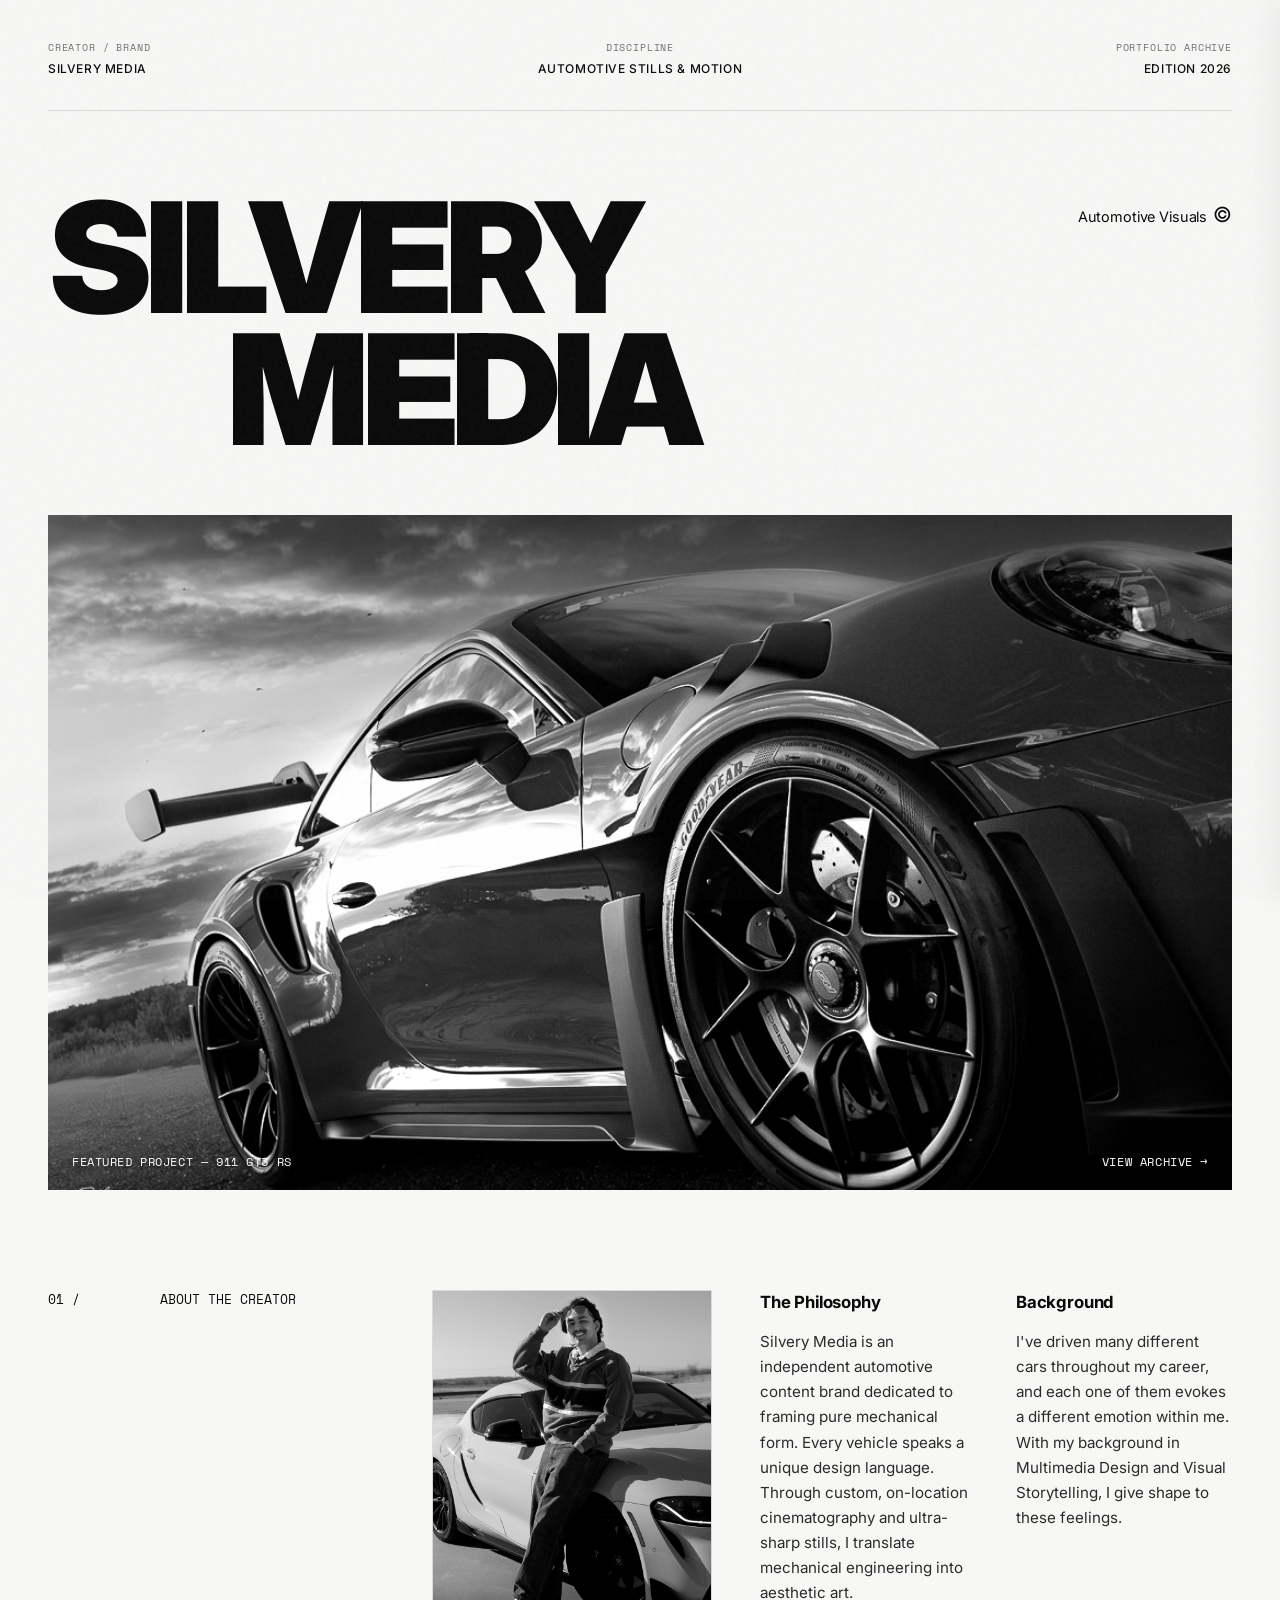
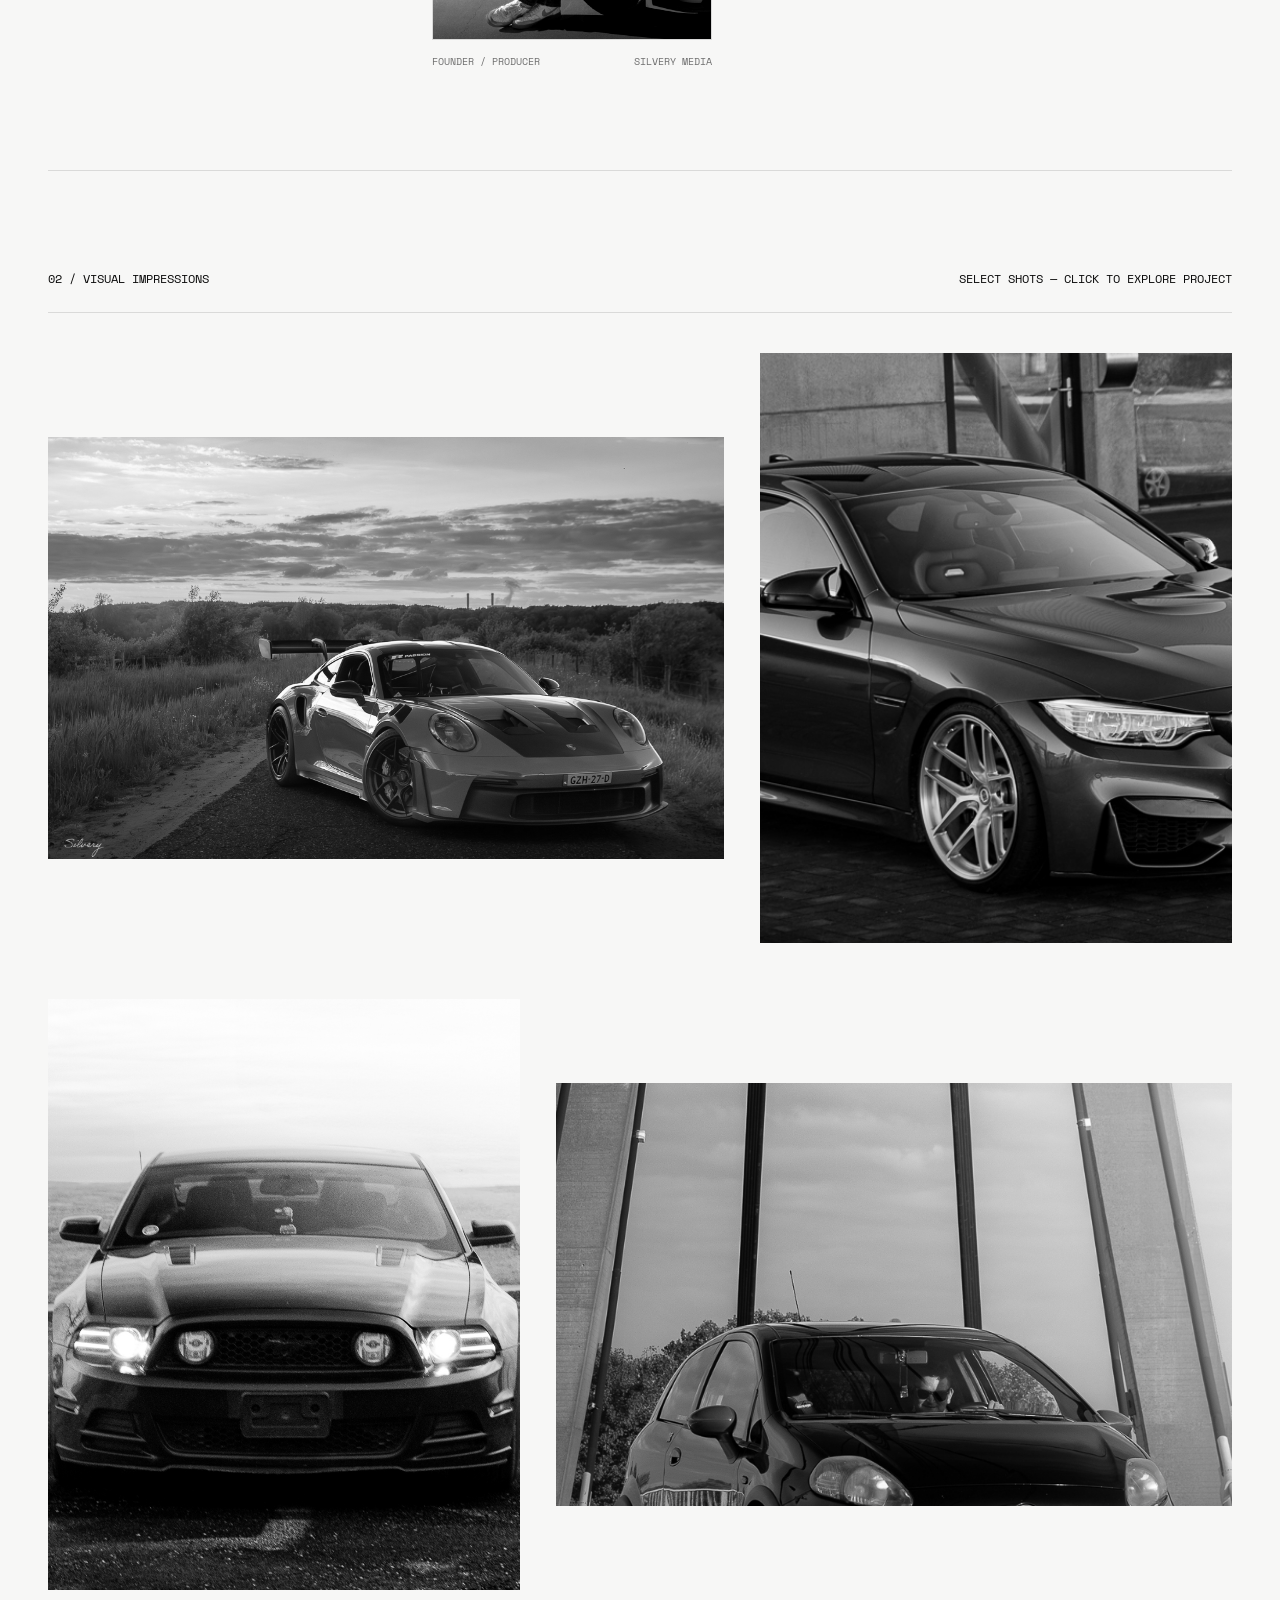
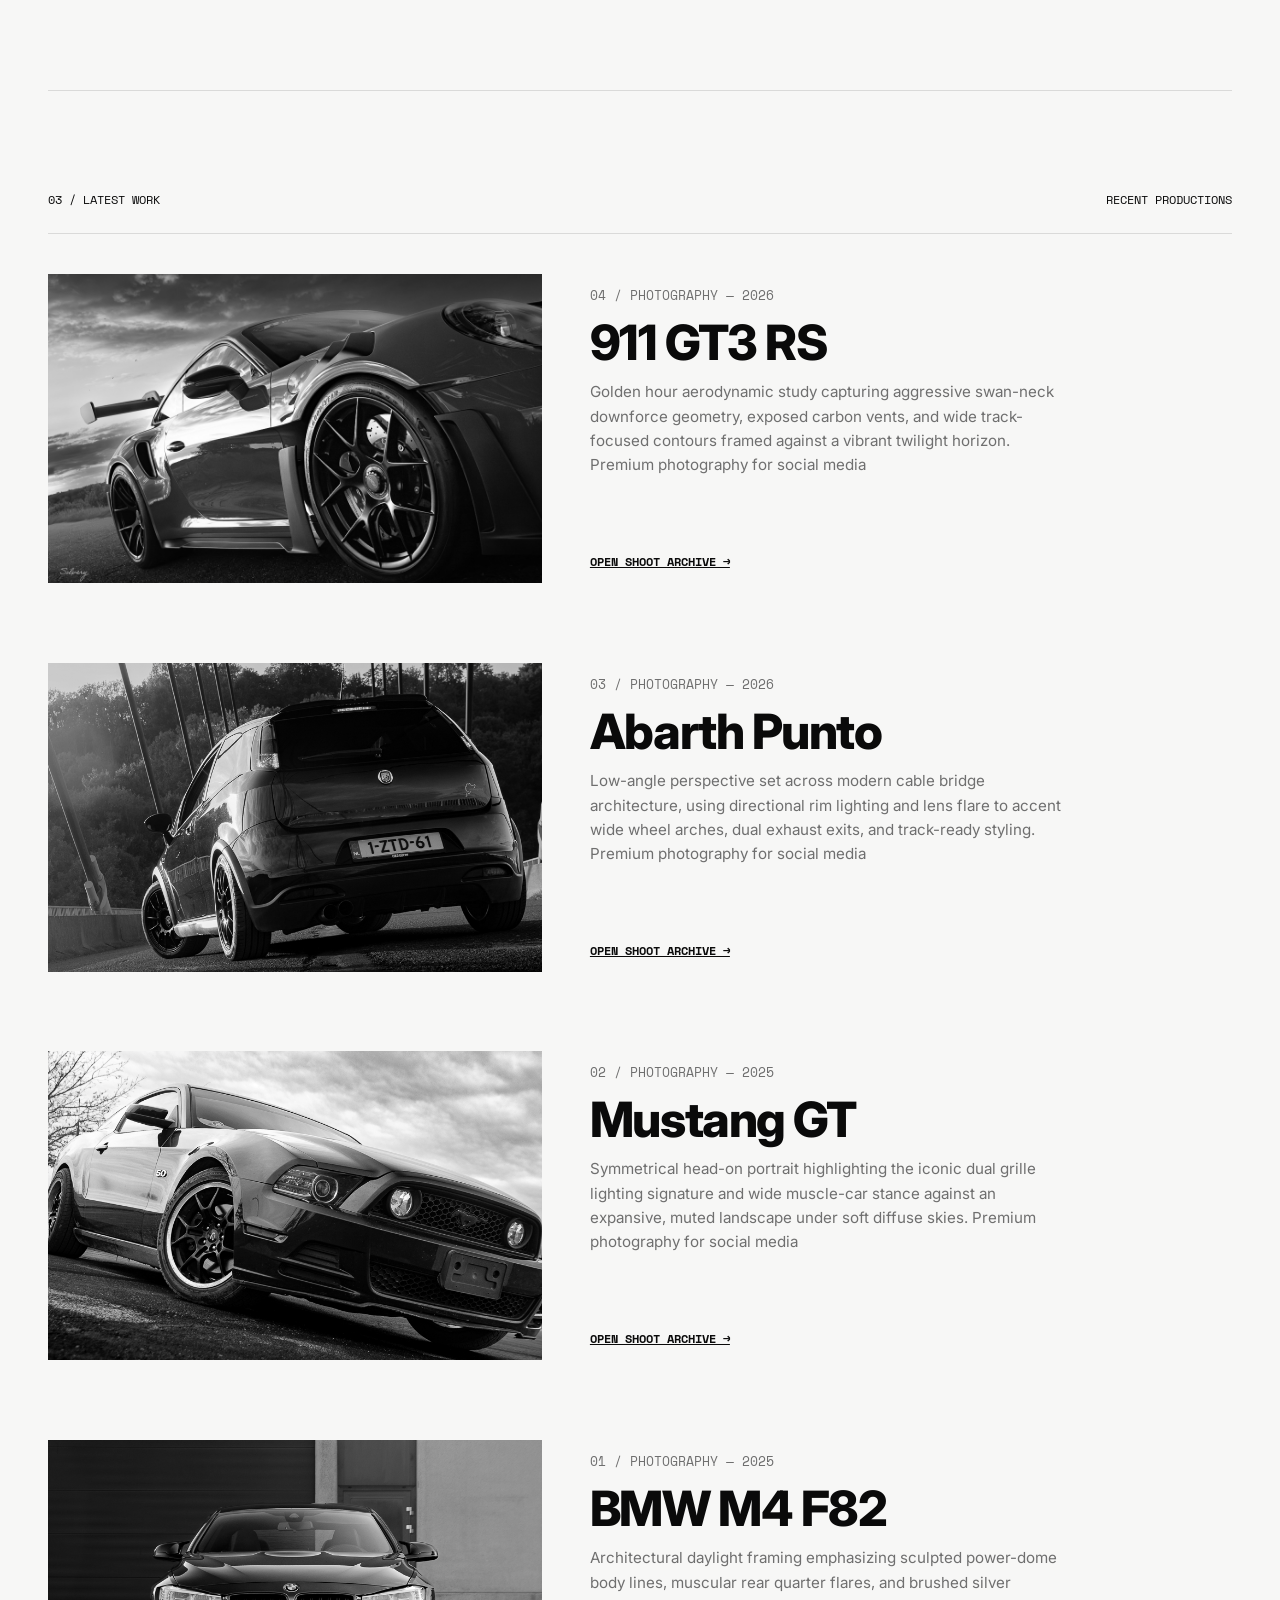
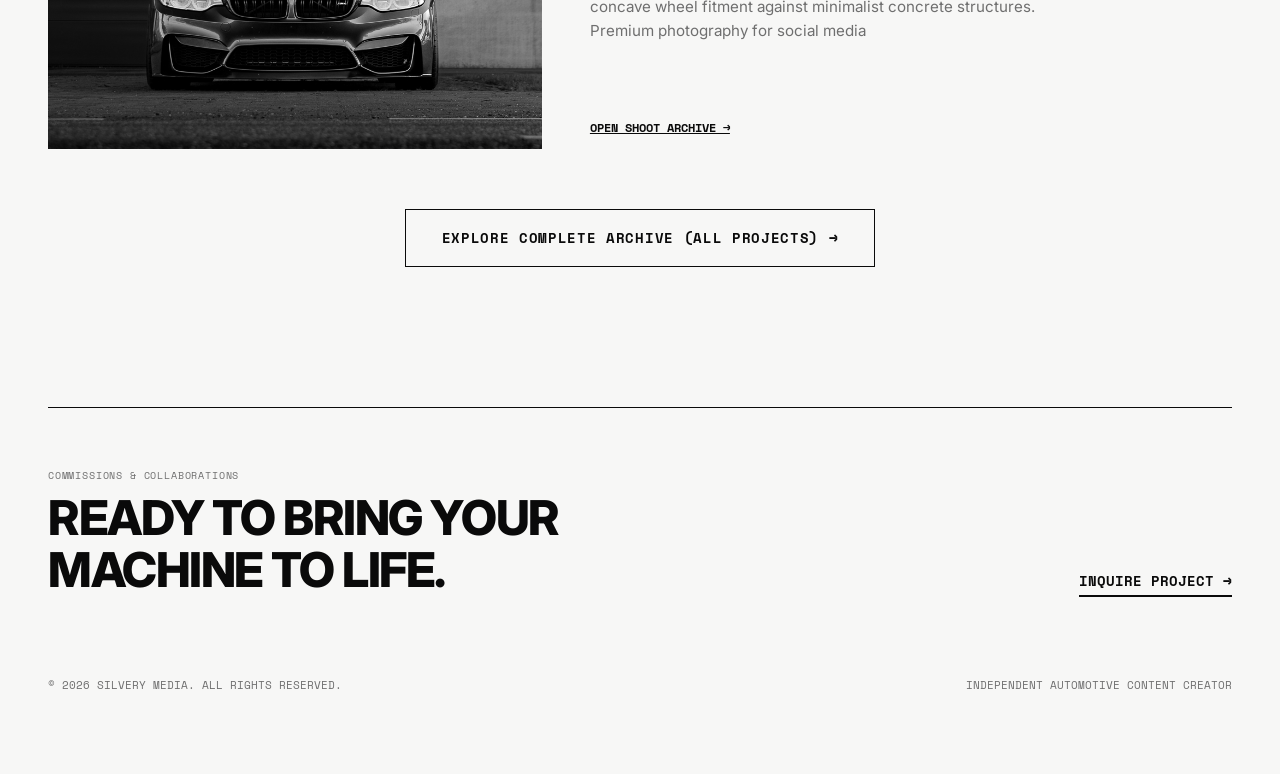
==== commit d9c3b882: "1.1 - New minimalistic version" ====
--- a/index.html
+++ b/index.html
@@ -1,293 +1,264 @@
 <!DOCTYPE html>
 <html lang="en">
 <head>
-  <meta charset="UTF-8">
-  <meta name="viewport" content="width=device-width, initial-scale=1.0, maximum-scale=1.0, user-scalable=no">
-  <title>SILVERY MEDIA | Automotive Cinema & Visual Storytelling</title>
-  <link rel="stylesheet" href="style.css">
+  <meta charset="UTF-8" />
+  <meta name="viewport" content="width=device-width, initial-scale=1.0" />
+  <title>SILVERY MEDIA — Automotive Visual Portfolio</title>
+  
   <link rel="preconnect" href="https://fonts.googleapis.com">
   <link rel="preconnect" href="https://fonts.gstatic.com" crossorigin>
-  <link href="https://fonts.googleapis.com/css2?family=JetBrains+Mono:wght@400;700&family=Plus+Jakarta+Sans:wght@300;400;600;700&family=Syne:wght@700;800&display=swap" rel="stylesheet">
+  <link href="https://fonts.googleapis.com/css2?family=Inter:wght@300;400;500;700;900&family=Space+Mono:ital,wght@0,400;0,700;1,400&display=swap" rel="stylesheet">
+  
+  <link rel="stylesheet" href="style.css" />
 </head>
 <body>
 
-  <!-- Epic 3-Second Camera Lens & Telemetry Boot Sequence Loader -->
-  <div class="boot-loader-overlay active" id="bootLoader">
-    <canvas class="boot-static-canvas" id="bootStaticCanvas"></canvas>
-    <div class="boot-scanlines"></div>
-
-    <!-- Skip Loading Button -->
-    <button class="boot-skip-btn hover-trigger" id="bootSkipBtn" data-tag="SKIP">
-      <span>SKIP LOADING</span> &#8594;
+  <!-- Film Grain Overlay -->
+  <div class="grain-overlay"></div>
+
+  <!-- Main Floating Scroll-To-Top Button (Bottom Right) -->
+  <button id="scrollTopBtn" class="scroll-top-btn" title="Scroll to top" aria-label="Scroll to top">
+    &uarr; TOP
+  </button>
+
+  <main class="page-container">
+    
+    <!-- Editorial Header -->
+    <header class="editorial-header reveal-element">
+      <div class="meta-col">
+        <span class="mono-label">CREATOR / BRAND</span>
+        <p class="meta-val">SILVERY MEDIA</p>
+      </div>
+      <div class="meta-col center">
+        <span class="mono-label">DISCIPLINE</span>
+        <p class="meta-val">AUTOMOTIVE STILLS & MOTION</p>
+      </div>
+      <div class="meta-col right">
+        <span class="mono-label">PORTFOLIO ARCHIVE</span>
+        <p class="meta-val">EDITION 2026</p>
+      </div>
+    </header>
+
+    <!-- Main Title -->
+    <section class="title-block reveal-element">
+      <div class="title-wrapper">
+        <h1 class="main-title">
+          <span>SILVERY</span>
+          <span class="indent">MEDIA</span>
+        </h1>
+        <div class="sub-badge">
+          <span>Automotive Visuals</span>
+          <span class="symbol">©</span>
+        </div>
+      </div>
+    </section>
+
+    <!-- Hero Showcase (Latest Project) -->
+    <section class="hero-showcase reveal-element" id="heroSection">
+      <div class="hero-image-frame" id="heroFrame" role="button" tabindex="0" title="Click to view full shoot">
+        <img 
+          src="" 
+          alt="Featured Automotive Story" 
+          class="hero-img"
+          id="heroImage"
+        />
+        <div class="image-meta-overlay">
+          <span id="heroStoryTag">FEATURED PROJECT &mdash; LOADING...</span>
+          <span id="heroStorySub">VIEW ARCHIVE &rarr;</span>
+        </div>
+      </div>
+    </section>
+
+    <!-- Section 01: About The Creator (With Portrait) -->
+    <section class="manifesto-grid reveal-element">
+      <div class="grid-index">01 /</div>
+      <div class="grid-category">ABOUT THE CREATOR</div>
+      
+      <div class="grid-content creator-layout">
+        <!-- Portrait Image Slot -->
+        <div class="creator-portrait-frame">
+          <img 
+            src="assets/Joey/1.jpg" 
+            alt="Creator Portrait" 
+            class="creator-img"
+            id="creatorPortrait"
+          />
+          <div class="creator-caption">
+            <span>FOUNDER / PRODUCER</span>
+            <span>SILVERY MEDIA</span>
+          </div>
+        </div>
+
+        <!-- Bio Text -->
+        <div class="creator-text-block">
+          <div class="text-column">
+            <h3 class="column-heading">The Philosophy</h3>
+            <p>
+              Silvery Media is an independent automotive content brand dedicated to framing pure mechanical form. 
+              Every vehicle speaks a unique design language. Through custom, on-location cinematography and ultra-sharp stills, I translate mechanical engineering into aesthetic art.
+            </p>
+          </div>
+          <div class="text-column">
+            <h3 class="column-heading">Background</h3>
+            <p>
+              I've driven many different cars throughout my career, and each one of them evokes a different emotion within me. With my background in Multimedia Design and Visual Storytelling, I give shape to these feelings.
+            </p>
+          </div>
+        </div>
+      </div>
+    </section>
+
+    <!-- Section 02: Visual Impressions (Curated Collage) -->
+    <section class="impressions-section reveal-element">
+      <div class="section-divider">
+        <span>02 / VISUAL IMPRESSIONS</span>
+        <span>SELECT SHOTS &mdash; CLICK TO EXPLORE PROJECT</span>
+      </div>
+      <div class="impressions-grid" id="impressionsContainer"></div>
+    </section>
+
+    <!-- Section 03: Latest Work (Last 5 Projects) -->
+    <section class="portfolio-section reveal-element">
+      <div class="section-divider">
+        <span>03 / LATEST WORK</span>
+        <span>RECENT PRODUCTIONS</span>
+      </div>
+
+      <!-- Injected dynamically via code.js -->
+      <div class="projects-feed" id="projectsContainer"></div>
+
+      <!-- See All Projects Trigger -->
+      <div class="all-projects-cta">
+        <button type="button" class="editorial-btn" id="openAllProjectsBtn">
+          EXPLORE COMPLETE ARCHIVE (ALL PROJECTS) &rarr;
+        </button>
+      </div>
+    </section>
+
+    <!-- Editorial Footer -->
+    <footer class="editorial-footer reveal-element">
+      <div class="footer-cta">
+        <div>
+          <span class="mono-label">COMMISSIONS & COLLABORATIONS</span>
+          <h2>READY TO BRING YOUR MACHINE TO LIFE.</h2>
+        </div>
+        <button type="button" class="minimal-link-btn" id="openInquireBtn">INQUIRE PROJECT &rarr;</button>
+      </div>
+      <div class="footer-meta">
+        <span>© 2026 SILVERY MEDIA. ALL RIGHTS RESERVED.</span>
+        <span>INDEPENDENT AUTOMOTIVE CONTENT CREATOR</span>
+      </div>
+    </footer>
+
+  </main>
+
+  <!-- Side Panel: Inquire Contact Drawer (FormSubmit) -->
+  <div class="contact-drawer-backdrop" id="contactBackdrop"></div>
+  <aside class="contact-drawer" id="contactDrawer" aria-hidden="true">
+    <div class="drawer-header">
+      <span class="mono-label">GET IN TOUCH</span>
+      <button class="drawer-close" id="drawerClose">&times; CLOSE</button>
+    </div>
+    
+    <div class="drawer-body">
+      <h2 class="drawer-title">COMMISSION INQUIRY</h2>
+      <p class="drawer-subtitle">Available worldwide for automotive commercial productions, media shoots, and private collector archives.</p>
+      
+      <form action="https://formsubmit.co/contact@silverymedia.nl" method="POST" class="inquiry-form">
+        <input type="hidden" name="_subject" value="New Commission Inquiry — Silvery Media">
+        <input type="hidden" name="_captcha" value="false">
+        <input type="hidden" name="_template" value="table">
+
+        <div class="form-group">
+          <label for="name" class="mono-label">NAME / COMPANY *</label>
+          <input type="text" id="name" name="name" required placeholder="e.g. Marcus Vance" />
+        </div>
+
+        <div class="form-group">
+          <label for="email" class="mono-label">EMAIL ADDRESS *</label>
+          <input type="email" id="email" name="email" required placeholder="e.g. studio@domain.com" />
+        </div>
+
+        <div class="form-group">
+          <label for="service" class="mono-label">PROJECT SCOPE</label>
+          <select id="service" name="service">
+            <option value="Editorial & Commercial">Editorial & Commercial Stills</option>
+            <option value="Cinema & Social Motion">Cinema & Social Motion Reel</option>
+            <option value="Private Collector Archive">Private Collector Archive Book</option>
+            <option value="Full Campaign Direction">Full Production & Direction</option>
+          </select>
+        </div>
+
+        <div class="form-group">
+          <label for="message" class="mono-label">PROJECT DETAILS / TIMELINE *</label>
+          <textarea id="message" name="message" rows="5" required placeholder="Tell me about the vehicle, target location, date, and overall vision..."></textarea>
+        </div>
+
+        <button type="submit" class="form-submit-btn">SEND INQUIRY &rarr;</button>
+      </form>
+    </div>
+  </aside>
+
+  <!-- Full-Screen Modal: All Projects Archive & Filters -->
+  <div class="all-projects-modal" id="allProjectsModal">
+    <div class="modal-nav-bar">
+      <button class="modal-btn" id="allProjectsClose">&times; CLOSE ARCHIVE</button>
+    </div>
+
+    <!-- Floating Bottom-Right Scroll-To-Top for All Projects -->
+    <button id="allProjectsScrollTopBtn" class="modal-scroll-top-btn" title="Scroll to top" aria-label="Scroll to top">
+      &uarr; TOP
     </button>
 
-    <div class="boot-hud-container">
-      <div class="boot-lens-system">
-        <div class="boot-ring outer-ring"></div>
-        <div class="boot-ring middle-ring"></div>
-        <div class="boot-ring inner-ring"></div>
-        <div class="boot-aperture-reticle"></div>
-        <div class="boot-focus-cross"></div>
-        <span class="boot-percent" id="bootPercent">00%</span>
-      </div>
-
-      <div class="boot-terminal-box">
-        <div class="boot-log-line" id="bootLogLine1">> SILVERY_OS KERNEL BOOTING...</div>
-        <div class="boot-log-line highlight" id="bootLogLine2">> CALIBRATING SENSOR ARRAY</div>
-      </div>
-
-      <div class="boot-progress-track">
-        <div class="boot-progress-fill" id="bootProgressFill"></div>
-      </div>
-
-      <div class="boot-system-tag">SILVERY MEDIA // PORTFOLIO V4.2</div>
+    <div class="modal-content">
+      <div class="modal-header">
+        <span class="mono-label">INDEX / COMPLETE REPOSITORY</span>
+        <h2>ALL PROJECTS</h2>
+        
+        <!-- Category Filter Buttons -->
+        <div class="category-filters" id="categoryFilters"></div>
+      </div>
+
+      <div class="projects-feed" id="allProjectsContainer"></div>
     </div>
   </div>
 
-  <!-- Telemetry Cursor (Desktop Only) -->
-  <div class="telemetry-cursor" id="telCursor">
-    <div class="cur-ring"></div>
-    <div class="cur-dot"></div>
-    <div class="cur-tag" id="curTag">FEED: CAM_01</div>
+  <!-- Single Project Gallery Modal -->
+  <div class="gallery-modal" id="galleryModal">
+    <div class="modal-nav-bar">
+      <button class="modal-btn" id="modalClose">&times; CLOSE</button>
+    </div>
+
+    <!-- Floating Bottom-Right Scroll-To-Top for Gallery -->
+    <button id="modalScrollTopBtn" class="modal-scroll-top-btn" title="Scroll to top" aria-label="Scroll to top">
+      &uarr; TOP
+    </button>
+    
+    <div class="modal-content">
+      <div class="modal-header">
+        <span class="mono-label" id="modalProjectCategory">CATEGORY</span>
+        <h2 id="modalProjectTitle">PROJECT TITLE</h2>
+        <p id="modalProjectDesc">Project description goes here.</p>
+        <span class="modal-tip mono-label">TIP: CLICK ANY IMAGE TO OPEN FULL-SCREEN CAROUSEL</span>
+      </div>
+      <div class="modal-gallery-grid" id="modalGalleryGrid"></div>
+    </div>
   </div>
 
-  <!-- Camera Static Noise Canvas -->
-  <canvas class="static-canvas" id="staticCanvas"></canvas>
-
-  <!-- CRT Screen Scanline Overlay -->
-  <div class="crt-scanlines"></div>
-
-  <!-- Header -->
-  <header class="hud-header">
-    <div class="brand">
-      <span class="brand-name">SILVERY</span>
-      <span class="brand-tag">// MEDIA</span>
-    </div>
-
-    <div class="cam-telemetry">
-      <div class="tel-box">
-        <span class="rec-dot"></span>
-        <span class="tel-lbl">LIVE</span>
-      </div>
-      <div class="tel-box">
-        <span class="tel-lbl">FEED ID</span>
-        <span class="tel-val" id="feedIdReadout">CAM_01</span>
-      </div>
-    </div>
-  </header>
-
-  <!-- Satellite Uplink Pre-Loader Overlay -->
-  <div class="sat-uplink-modal" id="satUplinkModal" aria-hidden="true">
-    <div class="sat-radar-box">
-      <div class="radar-sweep"></div>
-      <div class="radar-crosshair"></div>
-      <div class="radar-dot"></div>
-    </div>
-    <div class="sat-telemetry-text">
-      <div class="sat-status" id="satStatusLine1">> ACQUIRING ORBITAL SATELLITE...</div>
-      <div class="sat-status" id="satStatusLine2">> ESTABLISHING ENCRYPTED LINK</div>
-      <div class="sat-progress-bar"><div class="sat-progress-fill" id="satProgressFill"></div></div>
-    </div>
-  </div>
-
-  <!-- Persistent Dispatch Floating Trigger -->
-  <button class="dispatch-btn hover-trigger" id="openDispatchBtn" data-tag="DISPATCH">
-    <span class="pulse-beacon"></span>
-    <span class="btn-lbl">DISPATCH</span>
-    <span class="sla-tag">24H SLA</span>
-  </button>
-
-  <!-- Viewport Feed Stage -->
-  <main class="viewport-stage" id="viewportStage">
-    
-    <div class="feed-stack" id="feedStack"></div>
-
-    <div class="viewfinder-frame">
-      <div class="frame-bracket top-left"></div>
-      <div class="frame-bracket top-right"></div>
-      <div class="frame-bracket bottom-left"></div>
-      <div class="frame-bracket bottom-right"></div>
-      
-      <div class="center-target">
-        <div class="target-line h"></div>
-        <div class="target-line v"></div>
-      </div>
-
-      <div class="viewfinder-meta">
-        <span>4K RAW // 120 FPS</span>
-        <span id="timestampTag">00:00:00:00</span>
-      </div>
-
-      <!-- Scroll Hint Overlay -->
-      <div class="scroll-navigation-hint">
-        <span class="hint-arrow">&#8595;</span>
-        <span class="hint-text">SCROLL OR USE ARROW KEYS TO SWITCH FEEDS</span>
-      </div>
-    </div>
-
-    <!-- Active Shoot Title Card with Category Tag -->
-    <div class="shoot-title-card">
-      <div class="meta-badge-row">
-        <span class="client-badge" id="heroClient">SILVERY MEDIA SHOWCASE</span>
-        <span class="category-badge" id="heroCategory">PHOTOSHOOT</span>
-      </div>
-      <h1 class="project-title" id="heroTitle">PORSCHE 992 GT3RS</h1>
-      
-      <button class="inspect-btn primary-cta hover-trigger" id="inspectBtn" data-tag="OPEN GALLERY">
-        <span class="cta-pulse-dot"></span>
-        <span class="cta-text">EXPLORE FULL GALLERY</span>
-        <svg class="cta-arrow" width="18" height="18" viewBox="0 0 24 24" fill="none" stroke="currentColor" stroke-width="2.5">
-          <line x1="5" y1="12" x2="19" y2="12"></line>
-          <polyline points="12 5 19 12 12 19"></polyline>
-        </svg>
-      </button>
-    </div>
-
-    <!-- Integrated Sleek Bottom Control Dock -->
-    <div class="hud-bottom-dock">
-      <button class="dock-btn hover-trigger" id="dockPrevBtn" data-tag="PREV FEED">&#8592;</button>
-      
-      <!-- Quick Telemetry Scrubber Bar with Floating Preview Tooltip -->
-      <div class="dock-scrubber-wrapper" id="dockScrubberWrapper">
-        <div class="scrubber-preview-tooltip" id="scrubberTooltip">CAM_01 // PORSCHE 992 GT3RS</div>
-
-        <div class="dock-scrubber-track hover-trigger" id="dockTrack" data-tag="HOLD & SCRUB">
-          <div class="dock-track-fill" id="dockTrackFill"></div>
-        </div>
-        <div class="dock-counter">
-          <span class="dock-curr" id="dockCurrent">01</span>
-          <span class="dock-sep">/</span>
-          <span class="dock-tot" id="dockTotal">12</span>
-        </div>
-      </div>
-
-      <button class="dock-btn hover-trigger" id="dockNextBtn" data-tag="NEXT FEED">&#8594;</button>
-      
-      <button class="dock-btn index-btn hover-trigger" id="openIndexBtn" data-tag="ALL PROJECTS">
-        <span class="grid-icon">::</span>
-        <span>INDEX</span>
-      </button>
-    </div>
-
-  </main>
-
-  <!-- Full Project Directory Drawer -->
-  <div class="index-drawer" id="indexDrawer" aria-hidden="true">
-    <div class="index-drawer-header">
-      <div class="index-title">
-        <h2>SILVERY MEDIA DIRECTORY</h2>
-        <span id="totalProjectsBadge">12 PROJECTS LOADED</span>
-      </div>
-      <button class="drawer-close-btn" id="closeIndexBtn">&times;</button>
-    </div>
-
-    <div class="index-grid" id="indexGrid"></div>
-  </div>
-
-  <!-- Conventional Project View Modal -->
-  <div class="project-modal" id="projectModal" aria-hidden="true">
-    <button class="modal-close hover-trigger" id="closeProjectBtn" data-tag="CLOSE">&times;</button>
-
-    <button class="scroll-top-btn hover-trigger" id="scrollTopBtn" data-tag="TOP">&#8593;</button>
-
-    <div class="project-content-container">
-      <header class="project-header">
-        <div class="project-meta-grid">
-          <div class="meta-item">
-            <span class="meta-lbl">WHO IT WAS FOR</span>
-            <span class="meta-val" id="modalClient">--</span>
-          </div>
-          <div class="meta-item">
-            <span class="meta-lbl">DATE SHOOT</span>
-            <span class="meta-val" id="modalDate">--</span>
-          </div>
-          <div class="meta-item">
-            <span class="meta-lbl">LOCATION</span>
-            <span class="meta-val" id="modalLocation">--</span>
-          </div>
-          <div class="meta-item">
-            <span class="meta-lbl">SHOOT TYPE</span>
-            <span class="meta-val highlight-category" id="modalCategory">PHOTOSHOOT</span>
-          </div>
-        </div>
-
-        <h1 class="project-headline" id="modalTitle">Project Title</h1>
-        <p class="project-summary" id="modalDesc">Detailed photography showcase.</p>
-      </header>
-
-      <div class="project-photo-grid" id="projectPhotoGrid"></div>
-
-      <!-- Recommended Live Feed Section -->
-      <section class="related-projects-section">
-        <div class="related-header">
-          <span class="related-tag">// RECOMMENDED FEEDS</span>
-          <h3 class="related-title">YOU MIGHT ALSO LIKE</h3>
-        </div>
-        <div class="related-projects-grid" id="relatedProjectsGrid"></div>
-      </section>
-
-    </div>
-  </div>
-
-  <!-- Lightbox Modal -->
-  <div class="lightbox-modal" id="lightboxModal" aria-hidden="true">
-    <button class="lightbox-close hover-trigger" id="closeLightboxBtn" data-tag="CLOSE">&times;</button>
-    <button class="lightbox-nav lightbox-prev hover-trigger" id="lightboxPrevBtn" data-tag="PREV">&#8592;</button>
-    <button class="lightbox-nav lightbox-next hover-trigger" id="lightboxNextBtn" data-tag="NEXT">&#8594;</button>
-    
-    <div class="lightbox-viewport">
-      <img src="" alt="Fullscreen View" id="lightboxImage" class="lightbox-img">
-    </div>
-
-    <div class="lightbox-counter" id="lightboxCounter">1 / 5</div>
-  </div>
-
-  <!-- Priority Dispatch Terminal Drawer -->
-  <div class="dispatch-drawer" id="dispatchDrawer">
-    <button class="drawer-close hover-trigger" id="closeDispatchBtn" data-tag="CLOSE">&times;</button>
-
-    <div class="dispatch-header">
-      <div class="live-signal">
-        <span class="signal-dot"></span> DIRECT SATELLITE LINK ESTABLISHED
-      </div>
-      <h2>COMMISSION A SHOOT</h2>
-      <p>Direct alert routed straight to personal device via satellite relay.</p>
-    </div>
-
-    <div class="sla-metrics">
-      <div class="sla-card">
-        <span class="sla-lbl">AVG RESPONSE TIME</span>
-        <span class="sla-val highlight">24 HOURS</span>
-      </div>
-      <div class="sla-card">
-        <span class="sla-lbl">LOCAL TIME</span>
-        <span class="sla-val" id="localClock">12:00 PM CEST</span>
-      </div>
-    </div>
-
-    <form class="dispatch-form" id="dispatchForm">
-      <div class="field-row">
-        <label>CLIENT / ORGANIZATION</label>
-        <input type="text" id="senderName" placeholder="e.g. Porsche Cars NA / John Doe" required>
-      </div>
-      <div class="field-row">
-        <label>DIRECT EMAIL / PHONE</label>
-        <input type="email" id="senderContact" placeholder="john@domain.com" required>
-      </div>
-      <div class="field-row">
-        <label>PROJECT SCOPE & DATES</label>
-        <textarea id="senderScope" rows="3" placeholder="Vehicle details, shoot location, target timeline..." required></textarea>
-      </div>
-
-      <button type="submit" class="submit-dispatch-btn hover-trigger" data-tag="TRANSMIT">
-        TRANSMIT DISPATCH
-      </button>
-    </form>
-
-    <div class="terminal-status" id="terminalStatus">
-      <div class="term-line" id="termLine1">> Terminal online. Satellite uplink established...</div>
-      <div class="term-line" id="termLine2"></div>
-    </div>
+  <!-- Interactive Lightbox / Carousel View -->
+  <div class="lightbox-overlay" id="lightboxModal" aria-hidden="true">
+    <button class="lightbox-close" id="lightboxClose" title="Close (Esc)">&times;</button>
+    
+    <button class="lightbox-arrow prev" id="lightboxPrev" title="Previous (&larr;)">&#10094;</button>
+    
+    <div class="lightbox-stage">
+      <img src="" alt="Expanded View" id="lightboxImage" />
+      <div class="lightbox-footer">
+        <span id="lightboxCounter" class="mono-label">01 / 01</span>
+      </div>
+    </div>
+    
+    <button class="lightbox-arrow next" id="lightboxNext" title="Next (&rarr;)">&#10095;</button>
   </div>
 
   <script src="code.js"></script>
--- a/style.css
+++ b/style.css
@@ -1,1412 +1,997 @@
-/* ==========================================================================
-   SILVERY MEDIA - 3-Second Epic Boot Sequence & Mobile Enhancements
-   ========================================================================== */
-
+/* --- VARIABLES & DESIGN TOKENS --- */
 :root {
-  --bg-dark: #020203;
-  --text-main: #f5f5f7;
-  --text-dim: #71717e;
-  --accent-red: #ff2a4b;
-  --accent-green: #00ff88;
-  --border-glass: rgba(255, 255, 255, 0.12);
-  --font-heading: 'Syne', sans-serif;
-  --font-body: 'Plus Jakarta Sans', sans-serif;
-  --font-mono: 'JetBrains Mono', monospace;
+  --bg-color: #f7f7f6; /* Architectural Paper White */
+  --text-main: #0a0a0a;
+  --text-muted: #6f6f6f;
+  --border-light: rgba(10, 10, 10, 0.12);
+  --border-dark: rgba(10, 10, 10, 0.9);
+  --font-primary: 'Inter', -apple-system, BlinkMacSystemFont, sans-serif;
+  --font-mono: 'Space Mono', monospace;
+  --transition-smooth: cubic-bezier(0.16, 1, 0.3, 1);
 }
 
 * {
   box-sizing: border-box;
   margin: 0;
   padding: 0;
-  cursor: none !important;
-  -webkit-tap-highlight-color: transparent;
+}
+
+html {
+  scroll-behavior: smooth;
 }
 
 body {
-  background-color: var(--bg-dark);
+  background-color: var(--bg-color);
   color: var(--text-main);
-  font-family: var(--font-body);
-  overflow: hidden;
-  width: 100vw;
-  height: 100vh;
-  user-select: none;
-}
-
-/* ==========================================================================
-   CAMERA BOOT SEQUENCE LOADER
-   ========================================================================== */
-.boot-loader-overlay {
+  font-family: var(--font-primary);
+  line-height: 1.5;
+  -webkit-font-smoothing: antialiased;
+  overflow-x: hidden;
+}
+
+/* Subtle Film Grain Overlay */
+.grain-overlay {
   position: fixed;
   top: 0;
   left: 0;
   width: 100vw;
   height: 100vh;
-  background: #010103;
-  z-index: 10000;
-  display: flex;
+  pointer-events: none;
+  z-index: 99;
+  opacity: 0.035;
+  background-image: url("data:image/svg+xml,%3Csvg viewBox='0 0 200 200' xmlns='http://www.w3.org/2000/svg'%3E%3Cfilter id='noiseFilter'%3E%3CfeTurbulence type='fractalNoise' baseFrequency='0.85' numOctaves='3' stitchTiles='stitch'/%3E%3C/filter%3E%3Crect width='100%25' height='100%25' filter='url(%23noiseFilter)'/%3E%3C/svg%3E");
+}
+
+.page-container {
+  max-width: 1400px;
+  margin: 0 auto;
+  padding: 40px 48px 80px 48px;
+}
+
+/* --- HEADER --- */
+.editorial-header {
+  display: grid;
+  grid-template-columns: 1fr 1fr 1fr;
+  padding-bottom: 32px;
+  border-bottom: 1px solid var(--border-light);
+  font-size: 0.75rem;
+  letter-spacing: 0.05em;
+}
+
+.mono-label {
+  display: block;
+  font-family: var(--font-mono);
+  color: var(--text-muted);
+  font-size: 0.65rem;
+  margin-bottom: 4px;
+  text-transform: uppercase;
+  letter-spacing: 0.08em;
+}
+
+.meta-val {
+  font-weight: 500;
+}
+
+.meta-col.center { text-align: center; }
+.meta-col.right { text-align: right; }
+
+/* --- BRAND TITLE --- */
+.title-block {
+  padding: 80px 0 60px 0;
+}
+
+.title-wrapper {
+  position: relative;
+}
+
+.main-title {
+  font-size: clamp(3.8rem, 12vw, 10rem);
+  font-weight: 900;
+  line-height: 0.86;
+  letter-spacing: -0.05em;
+  text-transform: uppercase;
+  display: flex;
+  flex-direction: column;
+}
+
+.main-title .indent {
+  margin-left: clamp(1.5rem, 14vw, 15rem);
+}
+
+.sub-badge {
+  position: absolute;
+  top: 15px;
+  right: 0;
+  display: flex;
+  align-items: baseline;
+  gap: 6px;
+  font-size: 0.9rem;
+  font-weight: 400;
+  letter-spacing: -0.01em;
+}
+
+.sub-badge .symbol {
+  font-size: 1.3rem;
+  line-height: 0;
+}
+
+/* --- HERO SHOWCASE --- */
+.hero-showcase {
+  margin-bottom: 100px;
+}
+
+.hero-image-frame {
+  position: relative;
+  width: 100%;
+  height: 75vh;
+  min-height: 480px;
+  background-color: #eaeaea;
+  overflow: hidden;
+  cursor: pointer;
+}
+
+.hero-img {
+  width: 100%;
+  height: 100%;
+  object-fit: cover;
+  filter: grayscale(100%) contrast(108%);
+  transition: transform 1.2s var(--transition-smooth), filter 0.8s ease;
+}
+
+.hero-image-frame:hover .hero-img {
+  transform: scale(1.025);
+  filter: grayscale(0%) contrast(100%);
+}
+
+.image-meta-overlay {
+  position: absolute;
+  bottom: 20px;
+  left: 24px;
+  right: 24px;
+  display: flex;
+  justify-content: space-between;
+  color: #fff;
+  font-family: var(--font-mono);
+  font-size: 0.72rem;
+  letter-spacing: 0.05em;
+  text-shadow: 0 1px 4px rgba(0,0,0,0.65);
+  pointer-events: none;
+}
+
+/* --- SECTION 01: ABOUT CREATOR & PORTRAIT --- */
+.manifesto-grid {
+  display: grid;
+  grid-template-columns: 80px 240px 1fr;
+  gap: 32px;
+  padding-bottom: 100px;
+  border-bottom: 1px solid var(--border-light);
+  margin-bottom: 100px;
+}
+
+.grid-index, .grid-category {
+  font-family: var(--font-mono);
+  font-size: 0.8rem;
+}
+
+.creator-layout {
+  display: grid;
+  grid-template-columns: 280px 1fr;
+  gap: 48px;
+  align-items: flex-start;
+}
+
+.creator-portrait-frame {
+  position: relative;
+  width: 100%;
+}
+
+.creator-img {
+  width: 100%;
+  aspect-ratio: 4 / 5;
+  object-fit: cover;
+  filter: grayscale(100%) contrast(110%);
+  border: 1px solid var(--border-light);
+  transition: filter 0.5s ease;
+}
+
+.creator-portrait-frame:hover .creator-img {
+  filter: grayscale(0%);
+}
+
+.creator-caption {
+  display: flex;
+  justify-content: space-between;
+  font-family: var(--font-mono);
+  font-size: 0.65rem;
+  color: var(--text-muted);
+  margin-top: 8px;
+}
+
+.creator-text-block {
+  display: grid;
+  grid-template-columns: 1fr 1fr;
+  gap: 40px;
+}
+
+.column-heading {
+  font-size: 1.05rem;
+  font-weight: 700;
+  margin-bottom: 14px;
+  letter-spacing: -0.01em;
+}
+
+.text-column p {
+  font-size: 0.95rem;
+  color: #2b2b2b;
+  line-height: 1.65;
+}
+
+/* --- SECTION 02: VISUAL IMPRESSIONS (PERFECT ALTERNATING 12-COL RHYTHM) --- */
+.impressions-section {
+  padding-bottom: 100px;
+  margin-bottom: 100px;
+  border-bottom: 1px solid var(--border-light);
+}
+
+.impressions-grid {
+  display: grid;
+  grid-template-columns: repeat(12, 1fr);
+  gap: 36px;
+  row-gap: 56px;
+  align-items: center;
+}
+
+.impression-item {
+  position: relative;
+  cursor: pointer;
+  overflow: hidden;
+  background-color: #eee;
+  transition: transform 0.6s var(--transition-smooth);
+}
+
+.impression-item:hover {
+  transform: translateY(-4px);
+}
+
+.impression-item img {
+  width: 100%;
+  height: 100%;
+  display: block;
+  object-fit: cover;
+  filter: grayscale(100%);
+  transition: transform 0.8s var(--transition-smooth), filter 0.4s ease;
+}
+
+.impression-item:hover img {
+  filter: grayscale(0%);
+  transform: scale(1.04);
+}
+
+.impression-tag {
+  position: absolute;
+  bottom: 12px;
+  left: 12px;
+  background: rgba(10, 10, 10, 0.85);
+  backdrop-filter: blur(4px);
+  color: #fff;
+  padding: 4px 10px;
+  font-family: var(--font-mono);
+  font-size: 0.62rem;
+  letter-spacing: 0.05em;
+  opacity: 0;
+  transition: opacity 0.3s ease;
+  pointer-events: none;
+}
+
+.impression-item:hover .impression-tag {
+  opacity: 1;
+}
+
+/* 
+  Guaranteed 12-Column Math:
+  - Item 1 (Landscape 7) + Item 2 (Portrait 5) = 12 cols (Row 1)
+  - Item 3 (Portrait 5) + Item 4 (Landscape 7) = 12 cols (Row 2)
+*/
+.impression-item:nth-child(4n + 1) {
+  grid-column: span 7;
+  aspect-ratio: 16 / 10;
+}
+
+.impression-item:nth-child(4n + 2) {
+  grid-column: span 5;
+  aspect-ratio: 4 / 5;
+}
+
+.impression-item:nth-child(4n + 3) {
+  grid-column: span 5;
+  aspect-ratio: 4 / 5;
+}
+
+.impression-item:nth-child(4n + 4) {
+  grid-column: span 7;
+  aspect-ratio: 16 / 10;
+}
+
+/* If there is a 5th odd item, it spans the full width as a cinematic banner */
+.impression-item:nth-child(odd):last-child {
+  grid-column: span 12;
+  aspect-ratio: 21 / 9;
+}
+
+/* --- SECTION 03: LATEST WORK & PORTFOLIO --- */
+.section-divider {
+  display: flex;
+  justify-content: space-between;
+  font-family: var(--font-mono);
+  font-size: 0.75rem;
+  padding-bottom: 24px;
+  border-bottom: 1px solid var(--border-light);
+  margin-bottom: 40px;
+}
+
+.projects-feed {
+  display: flex;
+  flex-direction: column;
+  gap: 80px;
+}
+
+.project-card {
+  cursor: pointer;
+  display: grid;
+  grid-template-columns: 1fr 1.3fr;
+  gap: 48px;
+  align-items: center;
+}
+
+.project-thumb {
+  position: relative;
+  width: 100%;
+  aspect-ratio: 16 / 10;
+  overflow: hidden;
+  background-color: #eee;
+}
+
+.project-thumb img {
+  width: 100%;
+  height: 100%;
+  object-fit: cover;
+  filter: grayscale(100%);
+  transition: transform 0.8s var(--transition-smooth), filter 0.4s ease;
+}
+
+.project-card:hover .project-thumb img {
+  transform: scale(1.04);
+  filter: grayscale(0%);
+}
+
+.project-info {
+  display: flex;
+  flex-direction: column;
+  justify-content: space-between;
+  height: 100%;
+  padding: 12px 0;
+}
+
+.project-num {
+  font-family: var(--font-mono);
+  font-size: 0.8rem;
+  color: var(--text-muted);
+}
+
+.project-title {
+  font-size: clamp(1.8rem, 3.8vw, 3.2rem);
+  font-weight: 800;
+  letter-spacing: -0.03em;
+  margin: 12px 0;
+  line-height: 1.05;
+}
+
+.project-summary {
+  font-size: 0.95rem;
+  color: var(--text-muted);
+  max-width: 480px;
+  line-height: 1.6;
+  margin-bottom: 24px;
+}
+
+.project-explore-btn {
+  font-family: var(--font-mono);
+  font-size: 0.75rem;
+  font-weight: 700;
+  display: inline-flex;
+  align-items: center;
+  gap: 8px;
+  text-decoration: underline;
+}
+
+.all-projects-cta {
+  margin-top: 60px;
+  text-align: center;
+}
+
+.editorial-btn {
+  background: transparent;
+  border: 1px solid var(--text-main);
+  color: var(--text-main);
+  padding: 18px 36px;
+  font-family: var(--font-mono);
+  font-size: 0.85rem;
+  font-weight: 700;
+  cursor: pointer;
+  letter-spacing: 0.05em;
+  transition: all 0.3s ease;
+}
+
+.editorial-btn:hover {
+  background: var(--text-main);
+  color: #fff;
+}
+
+/* --- FOOTER --- */
+.editorial-footer {
+  margin-top: 140px;
+  padding-top: 60px;
+  border-top: 1px solid var(--text-main);
+}
+
+.footer-cta {
+  display: flex;
+  justify-content: space-between;
+  align-items: flex-end;
+  margin-bottom: 80px;
+}
+
+.footer-cta h2 {
+  font-size: clamp(1.8rem, 4vw, 3rem);
+  font-weight: 800;
+  letter-spacing: -0.03em;
+  max-width: 620px;
+  line-height: 1.1;
+  margin-top: 8px;
+}
+
+.minimal-link-btn {
+  background: none;
+  border: none;
+  border-bottom: 2px solid var(--text-main);
+  color: var(--text-main);
+  font-family: var(--font-mono);
+  font-size: 0.9rem;
+  font-weight: 700;
+  padding-bottom: 4px;
+  cursor: pointer;
+  transition: opacity 0.2s ease;
+}
+
+.minimal-link-btn:hover {
+  opacity: 0.6;
+}
+
+.footer-meta {
+  display: flex;
+  justify-content: space-between;
+  font-family: var(--font-mono);
+  font-size: 0.7rem;
+  color: var(--text-muted);
+}
+
+/* --- SCROLL TO TOP BUTTONS (BOTTOM RIGHT) --- */
+.scroll-top-btn,
+.modal-scroll-top-btn {
+  position: fixed;
+  bottom: 30px;
+  right: 36px;
+  background: var(--bg-color);
+  color: var(--text-main);
+  border: 1px solid var(--text-main);
+  padding: 10px 18px;
+  font-family: var(--font-mono);
+  font-size: 0.75rem;
+  font-weight: 700;
+  cursor: pointer;
+  z-index: 1002;
+  opacity: 0;
+  pointer-events: none;
+  transform: translateY(15px);
+  transition: opacity 0.3s var(--transition-smooth), transform 0.3s var(--transition-smooth), background 0.2s ease, color 0.2s ease;
+}
+
+.scroll-top-btn.visible,
+.modal-scroll-top-btn.visible {
+  opacity: 1;
+  pointer-events: auto;
+  transform: translateY(0);
+}
+
+.scroll-top-btn:hover,
+.modal-scroll-top-btn:hover {
+  background: var(--text-main);
+  color: #fff;
+}
+
+/* --- SIDE PANEL / CONTACT DRAWER --- */
+.contact-drawer-backdrop {
+  position: fixed;
+  inset: 0;
+  background: rgba(0, 0, 0, 0.5);
+  backdrop-filter: blur(4px);
+  z-index: 900;
+  opacity: 0;
+  pointer-events: none;
+  transition: opacity 0.4s ease;
+}
+
+.contact-drawer-backdrop.active {
+  opacity: 1;
+  pointer-events: auto;
+}
+
+.contact-drawer {
+  position: fixed;
+  top: 0;
+  right: 0;
+  width: 500px;
+  max-width: 100vw;
+  height: 100vh;
+  background: var(--bg-color);
+  border-left: 1px solid var(--border-light);
+  z-index: 950;
+  padding: 48px;
+  overflow-y: auto;
+  transform: translateX(100%);
+  transition: transform 0.5s var(--transition-smooth);
+  box-shadow: -10px 0 30px rgba(0, 0, 0, 0.05);
+}
+
+.contact-drawer.active {
+  transform: translateX(0);
+}
+
+.drawer-header {
+  display: flex;
+  justify-content: space-between;
+  align-items: center;
+  margin-bottom: 40px;
+}
+
+.drawer-close {
+  background: none;
+  border: 1px solid var(--border-light);
+  padding: 6px 14px;
+  font-family: var(--font-mono);
+  font-size: 0.75rem;
+  cursor: pointer;
+}
+
+.drawer-close:hover {
+  background: var(--text-main);
+  color: #fff;
+}
+
+.drawer-title {
+  font-size: 1.8rem;
+  font-weight: 800;
+  letter-spacing: -0.03em;
+  margin-bottom: 12px;
+}
+
+.drawer-subtitle {
+  font-size: 0.9rem;
+  color: var(--text-muted);
+  line-height: 1.5;
+  margin-bottom: 36px;
+}
+
+.inquiry-form {
+  display: flex;
+  flex-direction: column;
+  gap: 24px;
+}
+
+.form-group {
+  display: flex;
+  flex-direction: column;
+}
+
+.form-group input,
+.form-group select,
+.form-group textarea {
+  width: 100%;
+  background: transparent;
+  border: 1px solid var(--border-light);
+  padding: 12px 14px;
+  font-family: var(--font-primary);
+  font-size: 0.9rem;
+  color: var(--text-main);
+  outline: none;
+  transition: border-color 0.2s;
+}
+
+.form-group input:focus,
+.form-group select:focus,
+.form-group textarea:focus {
+  border-color: var(--text-main);
+}
+
+.form-submit-btn {
+  background: var(--text-main);
+  color: #fff;
+  border: 1px solid var(--text-main);
+  padding: 14px;
+  font-family: var(--font-mono);
+  font-size: 0.85rem;
+  font-weight: 700;
+  cursor: pointer;
+  margin-top: 10px;
+  transition: opacity 0.2s;
+}
+
+.form-submit-btn:hover {
+  opacity: 0.85;
+}
+
+/* --- ALL PROJECTS ARCHIVE & FILTERS --- */
+.all-projects-modal {
+  position: fixed;
+  inset: 0;
+  background-color: var(--bg-color);
+  z-index: 998;
+  display: none;
+  overflow-y: auto;
+  padding: 60px 48px;
+}
+
+.all-projects-modal.active {
+  display: block;
+  animation: fadeIn 0.4s var(--transition-smooth);
+}
+
+.category-filters {
+  display: flex;
+  flex-wrap: wrap;
+  gap: 12px;
+  margin-top: 24px;
+}
+
+.filter-btn {
+  background: none;
+  border: 1px solid var(--border-light);
+  padding: 8px 16px;
+  font-family: var(--font-mono);
+  font-size: 0.72rem;
+  cursor: pointer;
+  letter-spacing: 0.05em;
+  transition: all 0.2s ease;
+}
+
+.filter-btn.active,
+.filter-btn:hover {
+  background: var(--text-main);
+  border-color: var(--text-main);
+  color: #fff;
+}
+
+/* --- GALLERY MODAL --- */
+.gallery-modal {
+  position: fixed;
+  inset: 0;
+  background-color: var(--bg-color);
+  z-index: 999;
+  display: none;
+  overflow-y: auto;
+  padding: 60px 48px;
+}
+
+.gallery-modal.active {
+  display: block;
+  animation: fadeIn 0.4s var(--transition-smooth);
+}
+
+.modal-nav-bar {
+  position: fixed;
+  top: 24px;
+  right: 48px;
+  display: flex;
+  gap: 12px;
+  z-index: 1001;
+}
+
+.modal-btn {
+  background: var(--bg-color);
+  border: 1px solid var(--text-main);
+  padding: 8px 16px;
+  font-family: var(--font-mono);
+  font-size: 0.75rem;
+  cursor: pointer;
+  transition: all 0.2s ease;
+}
+
+.modal-btn:hover {
+  background: var(--text-main);
+  color: #fff;
+}
+
+.modal-content {
+  max-width: 1200px;
+  margin: 0 auto;
+}
+
+.modal-header {
+  margin-bottom: 60px;
+}
+
+.modal-header h2 {
+  font-size: clamp(2.5rem, 5vw, 4.5rem);
+  font-weight: 800;
+  letter-spacing: -0.03em;
+  margin-top: 6px;
+}
+
+.modal-header p {
+  color: var(--text-muted);
+  font-size: 1.1rem;
+  margin-top: 10px;
+  max-width: 600px;
+}
+
+.modal-tip {
+  display: inline-block;
+  margin-top: 18px;
+  border-bottom: 1px dashed var(--border-light);
+  padding-bottom: 2px;
+}
+
+.modal-gallery-grid {
+  display: flex;
+  flex-direction: column;
+  gap: 40px;
+}
+
+.modal-gallery-grid img {
+  width: 100%;
+  height: auto;
+  object-fit: cover;
+  background-color: #eee;
+  cursor: pointer;
+  filter: grayscale(100%);
+  transition: transform 0.6s var(--transition-smooth), filter 0.6s ease;
+}
+
+.modal-gallery-grid img:hover {
+  filter: grayscale(0%);
+  transform: scale(1.01);
+}
+
+/* --- LIGHTBOX CAROUSEL --- */
+.lightbox-overlay {
+  position: fixed;
+  inset: 0;
+  background: #090909;
+  z-index: 2000;
+  display: none;
   align-items: center;
   justify-content: center;
-  opacity: 0;
-  pointer-events: none;
-  transition: opacity 0.35s cubic-bezier(0.16, 1, 0.3, 1);
-}
-
-.boot-loader-overlay.active {
-  opacity: 1;
-  pointer-events: all;
-}
-
-/* Ensure mouse cursor remains visible during loading screen */
-.boot-loader-overlay.active,
-.boot-loader-overlay.active * {
-  cursor: auto !important;
-}
-
-.boot-skip-btn {
-  position: absolute;
-  top: 30px;
-  right: 30px;
-  background: rgba(255, 255, 255, 0.08);
-  backdrop-filter: blur(12px);
-  border: 1px solid var(--border-glass);
-  color: var(--text-main);
-  padding: 10px 20px;
-  border-radius: 30px;
-  font-family: var(--font-mono);
-  font-size: 0.7rem;
-  font-weight: 700;
-  letter-spacing: 1.5px;
-  z-index: 20;
-  transition: all 0.2s ease;
-  cursor: pointer !important;
-}
-
-.boot-skip-btn:hover {
-  background: #ffffff;
-  color: #000000;
-  transform: translateY(-2px);
-}
-
-.boot-static-canvas {
-  position: absolute;
-  top: 0;
-  left: 0;
+  user-select: none;
+}
+
+.lightbox-overlay.active {
+  display: flex;
+  animation: fadeIn 0.3s ease;
+}
+
+.lightbox-stage {
+  position: relative;
   width: 100%;
   height: 100%;
-  pointer-events: none;
-  opacity: 0.35;
-  mix-blend-mode: screen;
-}
-
-.boot-scanlines {
-  position: absolute;
-  top: 0;
-  left: 0;
-  width: 100%;
-  height: 100%;
-  background: linear-gradient(rgba(18, 16, 16, 0) 50%, rgba(0, 0, 0, 0.4) 50%);
-  background-size: 100% 4px;
-  pointer-events: none;
-}
-
-.boot-hud-container {
-  position: relative;
-  z-index: 10;
-  display: flex;
-  flex-direction: column;
-  align-items: center;
-  gap: 28px;
-}
-
-/* Concentric Spinning Camera Lens Rings */
-.boot-lens-system {
-  position: relative;
-  width: 180px;
-  height: 180px;
-  display: flex;
-  align-items: center;
-  justify-content: center;
-}
-
-.boot-ring {
-  position: absolute;
-  border-radius: 50%;
-  border: 1px dashed rgba(255, 255, 255, 0.2);
-}
-
-.outer-ring {
-  width: 180px;
-  height: 180px;
-  border-top-color: var(--accent-red);
-  border-bottom-color: var(--accent-red);
-  animation: spinCw 1.8s linear infinite;
-  box-shadow: 0 0 30px rgba(255, 42, 75, 0.2);
-}
-
-.middle-ring {
-  width: 130px;
-  height: 130px;
-  border-left-color: var(--accent-green);
-  border-right-color: var(--accent-green);
-  animation: spinCcw 1.2s linear infinite;
-  box-shadow: 0 0 20px rgba(0, 255, 136, 0.2);
-}
-
-.inner-ring {
-  width: 85px;
-  height: 85px;
-  border: 2px solid rgba(255, 255, 255, 0.4);
-  border-style: dotted;
-  animation: spinCw 3s linear infinite;
-}
-
-@keyframes spinCw { 0% { transform: rotate(0deg); } 100% { transform: rotate(360deg); } }
-@keyframes spinCcw { 0% { transform: rotate(0deg); } 100% { transform: rotate(-360deg); } }
-
-.boot-aperture-reticle {
-  position: absolute;
-  width: 45px;
-  height: 45px;
-  border: 1px solid var(--accent-red);
-  transform: rotate(45deg);
-  animation: pulseReticle 0.6s infinite alternate;
-}
-
-@keyframes pulseReticle { 0% { transform: rotate(45deg) scale(0.9); opacity: 0.5; } 100% { transform: rotate(45deg) scale(1.1); opacity: 1; } }
-
-.boot-focus-cross {
-  position: absolute;
-  width: 100%;
-  height: 100%;
-}
-.boot-focus-cross::before, .boot-focus-cross::after {
-  content: '';
-  position: absolute;
-  background: rgba(255, 42, 75, 0.6);
-}
-.boot-focus-cross::before { top: 50%; left: 10px; right: 10px; height: 1px; }
-.boot-focus-cross::after { left: 50%; top: 10px; bottom: 10px; width: 1px; }
-
-.boot-percent {
-  font-family: var(--font-mono);
-  font-size: 1.4rem;
-  font-weight: 800;
-  color: #ffffff;
-  text-shadow: 0 0 15px rgba(255, 255, 255, 0.8);
-  z-index: 5;
-}
-
-.boot-terminal-box {
-  text-align: center;
-  font-family: var(--font-mono);
-  font-size: 0.75rem;
-  height: 40px;
-}
-
-.boot-log-line {
-  color: var(--text-dim);
-  letter-spacing: 1.5px;
-  margin-bottom: 4px;
-}
-
-.boot-log-line.highlight {
-  color: var(--accent-green);
-  font-weight: 700;
-  text-shadow: 0 0 10px rgba(0, 255, 136, 0.4);
-}
-
-.boot-progress-track {
-  width: 280px;
-  height: 3px;
-  background: rgba(255, 255, 255, 0.1);
-  border-radius: 2px;
-  overflow: hidden;
-  box-shadow: 0 0 10px rgba(0, 0, 0, 0.8);
-}
-
-.boot-progress-fill {
-  width: 0%;
-  height: 100%;
-  background: linear-gradient(90deg, var(--accent-red), var(--accent-green));
-  box-shadow: 0 0 15px var(--accent-green);
-  transition: width 0.05s linear;
-}
-
-.boot-system-tag {
-  font-family: var(--font-mono);
-  font-size: 0.65rem;
-  color: var(--text-dim);
-  letter-spacing: 2px;
-}
-
-/* Static Noise Overlay Canvas */
-.static-canvas {
-  position: fixed;
-  top: 0;
-  left: 0;
-  width: 100vw;
-  height: 100vh;
-  z-index: 8000;
-  pointer-events: none;
-  opacity: 0;
-  transition: opacity 0.05s ease;
-}
-
-.static-canvas.active { opacity: 0.92; }
-
-/* CRT Scanlines */
-.crt-scanlines {
-  position: fixed;
-  top: 0;
-  left: 0;
-  width: 100vw;
-  height: 100vh;
-  background: linear-gradient(rgba(18, 16, 16, 0) 50%, rgba(0, 0, 0, 0.25) 50%);
-  background-size: 100% 4px;
-  z-index: 100;
-  pointer-events: none;
-  opacity: 0.5;
-}
-
-/* Cursor */
-.telemetry-cursor {
-  position: fixed;
-  top: 0;
-  left: 0;
-  width: 32px;
-  height: 32px;
-  pointer-events: none;
-  z-index: 9999;
-  transform: translate(-50%, -50%);
-  transition: width 0.2s, height 0.2s;
-}
-
-.cur-ring {
-  width: 100%;
-  height: 100%;
-  border: 1px solid rgba(255, 255, 255, 0.5);
-  border-radius: 50%;
-  transition: all 0.2s ease;
-}
-
-.cur-dot {
-  position: absolute;
-  top: 50%;
-  left: 50%;
-  width: 4px;
-  height: 4px;
-  background: var(--accent-red);
-  border-radius: 50%;
-  transform: translate(-50%, -50%);
-}
-
-.cur-tag {
-  position: absolute;
-  top: 38px;
-  left: 50%;
-  transform: translateX(-50%);
-  font-family: var(--font-mono);
-  font-size: 8px;
-  color: var(--accent-green);
-  background: rgba(0, 0, 0, 0.85);
-  padding: 2px 6px;
-  border-radius: 3px;
-  white-space: nowrap;
-  letter-spacing: 1px;
-}
-
-body.cursor-active .cur-ring {
-  width: 60px;
-  height: 60px;
-  border-color: var(--accent-red);
-  background: rgba(255, 42, 75, 0.1);
-}
-
-/* Header */
-.hud-header {
-  position: fixed;
-  top: 0;
-  left: 0;
-  width: 100%;
-  padding: 24px 30px;
-  display: flex;
-  justify-content: space-between;
-  align-items: center;
-  z-index: 200;
-  mix-blend-mode: difference;
-}
-
-.brand-name {
-  font-family: var(--font-heading);
-  font-size: 1.4rem;
-  font-weight: 800;
-  letter-spacing: 3px;
-}
-
-.brand-tag {
-  font-family: var(--font-mono);
-  font-size: 0.65rem;
-  color: var(--accent-red);
-  margin-left: 6px;
-}
-
-.cam-telemetry {
-  display: flex;
-  gap: 12px;
-  font-family: var(--font-mono);
-  font-size: 0.65rem;
-}
-
-.tel-box {
-  display: flex;
-  align-items: center;
-  gap: 6px;
-  background: rgba(255, 255, 255, 0.05);
-  padding: 6px 12px;
-  border-radius: 4px;
-  border: 1px solid var(--border-glass);
-}
-
-.rec-dot {
-  width: 7px;
-  height: 7px;
-  background: var(--accent-red);
-  border-radius: 50%;
-  box-shadow: 0 0 8px var(--accent-red);
-  animation: pulseRec 1s infinite alternate;
-}
-
-.tel-lbl { color: var(--text-dim); }
-.tel-val { color: #ffffff; font-weight: 700; }
-
-/* Satellite Pre-Loader */
-.sat-uplink-modal {
-  position: fixed;
-  top: 0;
-  left: 0;
-  width: 100vw;
-  height: 100vh;
-  background: rgba(3, 3, 5, 0.95);
-  backdrop-filter: blur(20px);
-  z-index: 9500;
   display: flex;
   flex-direction: column;
   align-items: center;
   justify-content: center;
-  gap: 30px;
-  opacity: 0;
-  pointer-events: none;
-  transition: opacity 0.3s ease;
-}
-
-.sat-uplink-modal.active { opacity: 1; pointer-events: all; }
-
-.sat-radar-box {
-  position: relative;
-  width: 140px;
-  height: 140px;
-  border: 1px solid rgba(0, 255, 136, 0.3);
-  border-radius: 50%;
-  overflow: hidden;
-  box-shadow: 0 0 30px rgba(0, 255, 136, 0.1);
-}
-
-.radar-sweep {
-  position: absolute;
-  width: 100%;
-  height: 100%;
-  background: conic-gradient(from 0deg, rgba(0, 255, 136, 0.4), transparent 60deg);
-  border-radius: 50%;
-  animation: radarSpin 1.2s linear infinite;
-}
-
-.radar-crosshair {
-  position: absolute;
-  top: 50%;
-  left: 50%;
-  width: 100%;
-  height: 100%;
-  transform: translate(-50%, -50%);
-}
-.radar-crosshair::before, .radar-crosshair::after {
-  content: '';
-  position: absolute;
-  background: rgba(0, 255, 136, 0.3);
-}
-.radar-crosshair::before { top: 50%; left: 0; right: 0; height: 1px; }
-.radar-crosshair::after { left: 50%; top: 0; bottom: 0; width: 1px; }
-
-.radar-dot {
-  position: absolute;
-  top: 35%;
-  left: 65%;
-  width: 6px;
-  height: 6px;
-  background: var(--accent-red);
-  border-radius: 50%;
-  box-shadow: 0 0 10px var(--accent-red);
-  animation: pulseRec 0.5s infinite alternate;
-}
-
-.sat-telemetry-text {
-  text-align: center;
-  font-family: var(--font-mono);
+  padding: 40px 16px;
+}
+
+.lightbox-stage img {
+  max-width: 90vw;
+  max-height: 80vh;
+  object-fit: contain;
+  box-shadow: 0 10px 40px rgba(0,0,0,0.9);
+}
+
+.lightbox-footer {
+  margin-top: 16px;
+}
+
+.lightbox-footer .mono-label {
+  color: #888;
   font-size: 0.75rem;
-  color: var(--accent-green);
-  letter-spacing: 1.5px;
-}
-
-.sat-progress-bar {
-  width: 240px;
-  height: 2px;
-  background: rgba(255, 255, 255, 0.1);
-  margin: 12px auto 0 auto;
-  overflow: hidden;
-}
-
-.sat-progress-fill {
-  width: 0%;
-  height: 100%;
-  background: var(--accent-green);
-  transition: width 0.1s linear;
-}
-
-/* Dispatch Button */
-.dispatch-btn {
-  position: fixed;
-  bottom: 30px;
-  right: 30px;
-  z-index: 250;
-  background: rgba(12, 12, 16, 0.85);
-  backdrop-filter: blur(20px);
-  border: 1px solid var(--border-glass);
-  color: var(--text-main);
-  padding: 12px 20px;
-  border-radius: 40px;
-  font-family: var(--font-heading);
-  font-size: 0.7rem;
-  letter-spacing: 1.5px;
-  font-weight: 700;
-  display: flex;
-  align-items: center;
-  gap: 10px;
-  box-shadow: 0 15px 40px rgba(0,0,0,0.8);
-}
-
-.pulse-beacon {
-  width: 6px;
-  height: 6px;
-  background: var(--accent-red);
-  border-radius: 50%;
-  box-shadow: 0 0 10px var(--accent-red);
-}
-
-.sla-tag {
-  font-family: var(--font-mono);
-  font-size: 0.6rem;
-  color: var(--accent-green);
-  background: rgba(0, 255, 136, 0.1);
-  padding: 2px 6px;
-  border-radius: 10px;
-}
-
-/* Viewport Stage */
-.viewport-stage {
-  position: relative;
-  width: 100vw;
-  height: 100vh;
-  overflow: hidden;
-  z-index: 10;
-}
-
-.feed-stack {
-  position: absolute;
-  width: 100%;
-  height: 100%;
-}
-
-.feed-layer {
-  position: absolute;
-  top: 0;
-  left: 0;
-  width: 100%;
-  height: 100%;
-  object-fit: cover;
-  opacity: 0;
-  transform: scale(1.05);
-  transition: opacity 0.15s ease, transform 0.6s cubic-bezier(0.16, 1, 0.3, 1);
-  filter: brightness(0.85) contrast(1.15);
-}
-
-.feed-layer.active { opacity: 1; transform: scale(1); }
-
-.viewfinder-frame {
-  position: absolute;
-  top: 0;
-  left: 0;
-  width: 100%;
-  height: 100%;
-  pointer-events: none;
-  z-index: 30;
-}
-
-.frame-bracket {
-  position: absolute;
-  width: 25px;
-  height: 25px;
-  border: 1px solid rgba(255, 255, 255, 0.25);
-}
-
-.top-left { top: 20px; left: 20px; border-right: none; border-bottom: none; }
-.top-right { top: 20px; right: 20px; border-left: none; border-bottom: none; }
-.bottom-left { bottom: 20px; left: 20px; border-right: none; border-top: none; }
-.bottom-right { bottom: 20px; right: 20px; border-left: none; border-top: none; }
-
-.center-target {
-  position: absolute;
-  top: 50%;
-  left: 50%;
-  width: 120px;
-  height: 120px;
-  margin-top: -60px;
-  margin-left: -60px;
-  border: 1px dashed rgba(255, 255, 255, 0.15);
-  border-radius: 50%;
-}
-
-.target-line { position: absolute; background: rgba(255, 42, 75, 0.4); }
-.target-line.h { top: 50%; left: -8px; right: -8px; height: 1px; }
-.target-line.v { left: 50%; top: -8px; bottom: -8px; width: 1px; }
-
-.viewfinder-meta {
-  position: absolute;
-  top: 30px;
-  left: 50%;
-  transform: translateX(-50%);
-  font-family: var(--font-mono);
-  font-size: 0.65rem;
-  color: rgba(255, 255, 255, 0.5);
-  display: flex;
-  gap: 20px;
-  letter-spacing: 1.5px;
-}
-
-/* Scroll Hint Overlay */
-.scroll-navigation-hint {
-  position: absolute;
-  right: 40px;
-  top: 50%;
-  transform: translateY(-50%);
-  display: flex;
-  flex-direction: column;
-  align-items: center;
-  gap: 8px;
-  font-family: var(--font-mono);
-  font-size: 0.6rem;
-  color: var(--text-dim);
-  writing-mode: vertical-rl;
-  letter-spacing: 2px;
-  opacity: 0.7;
-}
-
-.hint-arrow {
-  writing-mode: horizontal-tb;
-  font-size: 1rem;
-  color: var(--accent-red);
-  animation: bounceDown 1.5s infinite alternate;
-}
-
-/* Active Title Card */
-.shoot-title-card {
-  position: absolute;
-  bottom: 110px;
-  left: 40px;
-  z-index: 45;
-  max-width: 680px;
-}
-
-.meta-badge-row {
-  display: flex;
-  align-items: center;
-  gap: 12px;
-  margin-bottom: 6px;
-  flex-wrap: wrap;
-}
-
-.client-badge {
-  font-family: var(--font-mono);
-  font-size: 0.75rem;
-  color: var(--accent-red);
-  letter-spacing: 2px;
-  font-weight: 700;
-}
-
-.category-badge {
-  font-family: var(--font-mono);
-  font-size: 0.65rem;
-  color: var(--accent-green);
-  background: rgba(0, 255, 136, 0.1);
-  border: 1px solid rgba(0, 255, 136, 0.35);
-  padding: 3px 10px;
-  border-radius: 4px;
-  letter-spacing: 1.5px;
-  font-weight: 700;
-  text-transform: uppercase;
-  box-shadow: 0 0 12px rgba(0, 255, 136, 0.15);
-}
-
-.project-title {
-  font-family: var(--font-heading);
-  font-size: clamp(2.2rem, 4.5vw, 4.2rem);
-  font-weight: 800;
-  line-height: 1.05;
-  margin: 6px 0 20px 0;
-  text-transform: uppercase;
-  text-shadow: 0 10px 30px rgba(0, 0, 0, 0.9);
-}
-
-.inspect-btn.primary-cta {
-  position: relative;
-  background: #ffffff;
-  color: #000000;
-  border: none;
-  padding: 16px 32px;
-  border-radius: 40px;
-  font-family: var(--font-heading);
-  font-size: 0.85rem;
-  font-weight: 800;
-  letter-spacing: 2px;
-  display: inline-flex;
-  align-items: center;
-  gap: 14px;
-  box-shadow: 0 10px 35px rgba(255, 255, 255, 0.25), 0 20px 50px rgba(0, 0, 0, 0.9);
-  transition: all 0.3s cubic-bezier(0.16, 1, 0.3, 1);
-  overflow: hidden;
-}
-
-.inspect-btn.primary-cta:hover {
-  background: var(--accent-red);
-  color: #ffffff;
-  transform: translateY(-4px) scale(1.02);
-  box-shadow: 0 15px 40px rgba(255, 42, 75, 0.5), 0 20px 60px rgba(0, 0, 0, 0.9);
-}
-
-.cta-pulse-dot {
-  width: 8px;
-  height: 8px;
-  background-color: var(--accent-red);
-  border-radius: 50%;
-  box-shadow: 0 0 10px var(--accent-red);
-  transition: background-color 0.2s ease;
-}
-
-.inspect-btn.primary-cta:hover .cta-pulse-dot {
-  background-color: #ffffff;
-  box-shadow: 0 0 10px #ffffff;
-}
-
-.cta-arrow { transition: transform 0.3s ease; }
-.inspect-btn.primary-cta:hover .cta-arrow { transform: translateX(6px); }
-
-/* BOTTOM DOCK & SCRUB TOOLTIP */
-.hud-bottom-dock {
-  position: absolute;
-  bottom: 30px;
-  left: 40px;
-  z-index: 50;
-  display: flex;
-  align-items: center;
-  gap: 12px;
-  background: rgba(12, 12, 16, 0.85);
-  backdrop-filter: blur(20px);
-  border: 1px solid var(--border-glass);
-  padding: 8px 16px;
-  border-radius: 40px;
-  box-shadow: 0 20px 50px rgba(0, 0, 0, 0.8);
-}
-
-.dock-btn {
-  background: rgba(255, 255, 255, 0.05);
-  border: 1px solid var(--border-glass);
-  color: #ffffff;
-  font-family: var(--font-mono);
-  font-size: 0.8rem;
-  font-weight: 700;
-  width: 36px;
-  height: 36px;
-  border-radius: 50%;
-  display: flex;
-  align-items: center;
-  justify-content: center;
-  transition: all 0.2s ease;
-}
-
-.dock-btn:hover {
-  background: #ffffff;
-  color: #000000;
-}
-
-.dock-btn.index-btn {
-  width: auto;
-  border-radius: 20px;
-  padding: 0 16px;
-  gap: 8px;
-  font-size: 0.72rem;
-}
-
-.grid-icon { color: var(--accent-green); font-weight: 800; }
-
-.dock-scrubber-wrapper {
-  position: relative;
-  display: flex;
-  align-items: center;
-  gap: 16px;
-  padding: 0 8px;
-}
-
-.scrubber-preview-tooltip {
-  position: absolute;
-  top: -42px;
-  left: 8px;
-  transform: translateX(-50%);
-  background: rgba(8, 8, 12, 0.95);
-  backdrop-filter: blur(16px);
-  border: 1px solid var(--accent-red);
-  color: #ffffff;
-  font-family: var(--font-mono);
-  font-size: 0.75rem;
-  font-weight: 700;
-  padding: 5px 12px;
-  border-radius: 6px;
-  box-shadow: 0 0 20px rgba(255, 42, 75, 0.4), 0 10px 30px rgba(0, 0, 0, 0.9);
-  pointer-events: none;
-  opacity: 0;
-  transition: opacity 0.2s ease, transform 0.05s ease;
-  white-space: nowrap;
-  z-index: 100;
-}
-
-.scrubber-preview-tooltip::after {
-  content: '';
-  position: absolute;
-  bottom: -5px;
-  left: 50%;
-  transform: translateX(-50%);
-  width: 0;
-  height: 0;
-  border-left: 5px solid transparent;
-  border-right: 5px solid transparent;
-  border-top: 5px solid var(--accent-red);
-}
-
-.scrubber-preview-tooltip.active { opacity: 1; }
-
-.dock-scrubber-track {
-  width: 180px;
-  height: 8px;
-  background: rgba(255, 255, 255, 0.15);
-  border-radius: 4px;
-  position: relative;
-  overflow: hidden;
-  transition: height 0.2s ease;
-}
-
-.dock-scrubber-track:hover { height: 10px; }
-
-.dock-track-fill {
-  position: absolute;
-  top: 0;
-  left: 0;
-  height: 100%;
-  width: 3.33%;
-  background: var(--accent-red);
-  box-shadow: 0 0 10px var(--accent-red);
-  transition: width 0.05s ease;
-}
-
-.dock-counter {
-  font-family: var(--font-mono);
-  font-size: 0.75rem;
-  font-weight: 700;
-  display: flex;
-  gap: 4px;
-  white-space: nowrap;
-}
-
-.dock-curr { color: #ffffff; }
-.dock-sep { color: var(--text-dim); }
-.dock-tot { color: var(--text-dim); }
-
-/* Directory Drawer */
-.index-drawer {
-  position: fixed;
-  top: 0;
-  left: 0;
-  width: 100vw;
-  height: 100vh;
-  background: rgba(3, 3, 5, 0.98);
-  backdrop-filter: blur(30px);
-  z-index: 600;
-  opacity: 0;
-  pointer-events: none;
-  transition: opacity 0.3s ease;
-  overflow-y: auto;
-  padding: 40px 6vw;
-}
-
-.index-drawer.active { opacity: 1; pointer-events: all; }
-
-.index-drawer-header {
-  display: flex;
-  justify-content: space-between;
-  align-items: center;
-  padding-bottom: 24px;
-  border-bottom: 1px solid var(--border-glass);
-  margin-bottom: 30px;
-}
-
-.index-title h2 { font-family: var(--font-heading); font-size: 1.6rem; font-weight: 800; }
-.index-title span { font-family: var(--font-mono); font-size: 0.65rem; color: var(--accent-green); }
-
-.drawer-close-btn { background: none; border: none; color: #fff; font-size: 2.5rem; line-height: 1; }
-
-.index-grid {
-  display: grid;
-  grid-template-columns: repeat(auto-fill, minmax(280px, 1fr));
-  gap: 20px;
-}
-
-.index-card {
-  background: rgba(255, 255, 255, 0.02);
-  border: 1px solid var(--border-glass);
-  border-radius: 8px;
-  overflow: hidden;
-  transition: all 0.25s ease;
-}
-
-.index-card.active { border-color: #ffffff; }
-
-.index-card-img { width: 100%; height: 160px; object-fit: cover; }
-.index-card-body { padding: 14px; }
-.index-card-id { font-family: var(--font-mono); font-size: 0.65rem; color: var(--accent-red); font-weight: 700; }
-.index-card-title { font-family: var(--font-heading); font-size: 1rem; font-weight: 800; margin-top: 4px; }
-
-/* Project Modal */
-.project-modal {
-  position: fixed;
-  top: 0;
-  left: 0;
-  width: 100vw;
-  height: 100vh;
-  background: #050507;
-  z-index: 500;
-  opacity: 0;
-  pointer-events: none;
-  transition: opacity 0.35s ease;
-  overflow-y: auto;
-  scroll-behavior: smooth;
-}
-
-.project-modal.active { opacity: 1; pointer-events: all; }
-
-.modal-close {
-  position: fixed;
-  top: 30px;
-  right: 30px;
-  background: rgba(255, 255, 255, 0.05);
-  backdrop-filter: blur(12px);
-  border: 1px solid var(--border-glass);
-  color: #fff;
-  font-size: 2rem;
-  width: 44px;
-  height: 44px;
-  border-radius: 50%;
-  display: flex;
-  align-items: center;
-  justify-content: center;
-  z-index: 520;
-}
-
-.scroll-top-btn {
-  position: fixed;
-  bottom: 30px;
-  right: 30px;
-  background: rgba(255, 255, 255, 0.1);
-  backdrop-filter: blur(16px);
-  border: 1px solid var(--border-glass);
-  color: #ffffff;
-  font-size: 1.2rem;
-  width: 46px;
-  height: 46px;
-  border-radius: 50%;
-  display: flex;
-  align-items: center;
-  justify-content: center;
-  z-index: 520;
-  opacity: 0;
-  pointer-events: none;
-  transition: opacity 0.3s ease, transform 0.2s ease, background 0.2s ease;
-  box-shadow: 0 10px 30px rgba(0, 0, 0, 0.8);
-}
-
-.scroll-top-btn.visible { opacity: 1; pointer-events: all; }
-
-.scroll-top-btn:hover {
-  background: #ffffff;
-  color: #000000;
-  transform: translateY(-4px);
-}
-
-.project-content-container {
-  max-width: 1400px;
-  margin: 0 auto;
-  padding: 100px 6vw 80px 6vw;
-}
-
-.project-header {
-  margin-bottom: 40px;
-  border-bottom: 1px solid var(--border-glass);
-  padding-bottom: 30px;
-}
-
-.project-meta-grid {
-  display: grid;
-  grid-template-columns: repeat(auto-fit, minmax(180px, 1fr));
-  gap: 16px;
-  margin-bottom: 24px;
-}
-
-.meta-item {
-  background: rgba(255, 255, 255, 0.02);
-  border: 1px solid var(--border-glass);
-  padding: 14px;
-  border-radius: 6px;
-}
-
-.meta-lbl { font-family: var(--font-mono); font-size: 0.6rem; color: var(--text-dim); display: block; }
-.meta-val { font-size: 0.85rem; font-weight: 700; color: #ffffff; margin-top: 4px; display: block; }
-
-.meta-val.highlight-category {
-  color: var(--accent-green);
-  letter-spacing: 1.5px;
-}
-
-.project-headline { font-family: var(--font-heading); font-size: clamp(2rem, 4vw, 3.8rem); font-weight: 800; margin-bottom: 12px; text-transform: uppercase; }
-.project-summary { color: var(--text-dim); font-size: 0.95rem; max-width: 750px; line-height: 1.6; }
-
-.project-photo-grid {
-  display: grid;
-  grid-template-columns: repeat(2, 1fr);
-  gap: 20px;
-}
-
-.grid-photo-card {
-  position: relative;
-  border-radius: 8px;
-  overflow: hidden;
-  border: 1px solid var(--border-glass);
-  background: #0d0d12;
-}
-
-.grid-photo-card.full-width { grid-column: span 2; }
-
-.grid-photo-card img {
-  width: 100%;
-  height: 100%;
-  max-height: 80vh;
-  object-fit: cover;
-  display: block;
-}
-
-.photo-expand-badge {
-  position: absolute;
-  bottom: 12px;
-  right: 12px;
-  background: rgba(0, 0, 0, 0.75);
-  backdrop-filter: blur(8px);
-  border: 1px solid var(--border-glass);
-  color: #fff;
-  font-family: var(--font-mono);
-  font-size: 0.65rem;
-  padding: 4px 10px;
-  border-radius: 4px;
-}
-
-/* RECOMMENDED PROJECTS SECTION WITH LIVE CAMERA STATIC NOISE OVERLAY */
-.related-projects-section {
-  margin-top: 80px;
-  padding-top: 40px;
-  border-top: 1px solid var(--border-glass);
-}
-
-.related-header {
-  margin-bottom: 24px;
-}
-
-.related-tag {
-  font-family: var(--font-mono);
-  font-size: 0.7rem;
-  color: var(--accent-red);
-  letter-spacing: 2px;
-  font-weight: 700;
-  display: block;
-}
-
-.related-title {
-  font-family: var(--font-heading);
-  font-size: 1.8rem;
-  font-weight: 800;
-  text-transform: uppercase;
-  margin-top: 4px;
-}
-
-.related-projects-grid {
-  display: grid;
-  grid-template-columns: repeat(3, 1fr);
-  gap: 20px;
-}
-
-.related-card {
-  position: relative;
-  background: rgba(255, 255, 255, 0.02);
-  border: 1px solid var(--border-glass);
-  border-radius: 8px;
-  overflow: hidden;
-  transition: all 0.3s cubic-bezier(0.16, 1, 0.3, 1);
-}
-
-.related-card:hover {
-  border-color: #ffffff;
-  transform: translateY(-4px);
-  box-shadow: 0 15px 35px rgba(0, 0, 0, 0.8);
-}
-
-.related-card-img-box {
-  position: relative;
-  width: 100%;
-  height: 200px;
-  overflow: hidden;
-}
-
-.related-card-img {
-  width: 100%;
-  height: 100%;
-  object-fit: cover;
-  transition: transform 0.5s ease;
-}
-
-.related-card:hover .related-card-img {
-  transform: scale(1.06);
-}
-
-.related-static-canvas {
-  position: absolute;
-  top: 0;
-  left: 0;
-  width: 100%;
-  height: 100%;
-  pointer-events: none;
-  opacity: 0.25;
-  z-index: 2;
-  mix-blend-mode: screen;
-  transition: opacity 0.2s ease;
-}
-
-.related-card:hover .related-static-canvas {
-  opacity: 0.5;
-}
-
-.related-card-scanlines {
-  position: absolute;
-  top: 0;
-  left: 0;
-  width: 100%;
-  height: 100%;
-  background: linear-gradient(rgba(18, 16, 16, 0) 50%, rgba(0, 0, 0, 0.3) 50%);
-  background-size: 100% 4px;
-  z-index: 3;
-  pointer-events: none;
-  opacity: 0.6;
-}
-
-.related-card-overlay {
-  position: absolute;
-  top: 10px;
-  left: 10px;
-  display: flex;
-  gap: 8px;
-  align-items: center;
-  z-index: 4;
-}
-
-.related-feed-id {
-  font-family: var(--font-mono);
-  font-size: 0.6rem;
-  background: rgba(0, 0, 0, 0.85);
-  border: 1px solid var(--border-glass);
-  color: var(--accent-green);
-  padding: 3px 8px;
-  border-radius: 4px;
-  font-weight: 700;
-}
-
-.related-card-body {
-  padding: 16px;
-}
-
-.related-card-client {
-  font-family: var(--font-mono);
-  font-size: 0.65rem;
-  color: var(--accent-red);
-  letter-spacing: 1px;
-  font-weight: 700;
-}
-
-.related-card-title {
-  font-family: var(--font-heading);
-  font-size: 1.1rem;
-  font-weight: 800;
-  margin-top: 4px;
-  text-transform: uppercase;
-}
-
-/* Lightbox Modal */
-.lightbox-modal {
-  position: fixed;
-  top: 0;
-  left: 0;
-  width: 100vw;
-  height: 100vh;
-  background: rgba(2, 2, 3, 0.96);
-  backdrop-filter: blur(25px);
-  z-index: 1000;
-  opacity: 0;
-  pointer-events: none;
-  transition: opacity 0.3s ease;
-  display: flex;
-  align-items: center;
-  justify-content: center;
-}
-
-.lightbox-modal.active { opacity: 1; pointer-events: all; }
-
-.lightbox-viewport {
-  width: 90vw;
-  height: 85vh;
-  display: flex;
-  align-items: center;
-  justify-content: center;
-}
-
-.lightbox-img {
-  max-width: 100%;
-  max-height: 100%;
-  object-fit: contain;
-  border-radius: 4px;
 }
 
 .lightbox-close {
   position: absolute;
   top: 24px;
   right: 24px;
-  background: none;
-  border: none;
-  color: #ffffff;
-  font-size: 2.5rem;
-  z-index: 1020;
-}
-
-.lightbox-nav {
+  background: rgba(0, 0, 0, 0.6);
+  border: 1px solid rgba(255, 255, 255, 0.25);
+  color: #fff;
+  font-size: 1.6rem;
+  width: 44px;
+  height: 44px;
+  display: flex;
+  align-items: center;
+  justify-content: center;
+  cursor: pointer;
+  z-index: 2010;
+  transition: all 0.2s ease;
+}
+
+.lightbox-close:hover {
+  background: #fff;
+  color: #000;
+}
+
+.lightbox-arrow {
   position: absolute;
   top: 50%;
   transform: translateY(-50%);
-  background: rgba(255, 255, 255, 0.05);
-  backdrop-filter: blur(10px);
-  border: 1px solid var(--border-glass);
-  color: #ffffff;
-  font-size: 1.2rem;
-  width: 48px;
-  height: 48px;
-  border-radius: 50%;
+  background: rgba(10, 10, 10, 0.75);
+  backdrop-filter: blur(8px);
+  color: #fff;
+  border: 1px solid rgba(255, 255, 255, 0.3);
+  width: 50px;
+  height: 50px;
   display: flex;
   align-items: center;
   justify-content: center;
-  z-index: 1020;
-}
-
-.lightbox-prev { left: 20px; }
-.lightbox-next { right: 20px; }
-
-.lightbox-counter {
-  position: absolute;
-  bottom: 24px;
-  left: 50%;
-  transform: translateX(-50%);
-  font-family: var(--font-mono);
-  font-size: 0.75rem;
-  color: var(--text-dim);
-  background: rgba(0, 0, 0, 0.6);
-  padding: 4px 14px;
-  border-radius: 20px;
-  border: 1px solid var(--border-glass);
-}
-
-/* Dispatch Drawer */
-.dispatch-drawer {
-  position: fixed;
-  top: 0;
-  right: -100%;
-  width: clamp(320px, 42vw, 550px);
-  height: 100vh;
-  background: #060609;
-  border-left: 1px solid var(--border-glass);
-  z-index: 600;
-  padding: 40px 30px;
-  transition: right 0.5s cubic-bezier(0.16, 1, 0.3, 1);
-  display: flex;
-  flex-direction: column;
-  justify-content: space-between;
-}
-
-.dispatch-drawer.active { right: 0; }
-
-.drawer-close {
-  position: absolute;
-  top: 20px;
-  right: 24px;
-  background: none;
-  border: none;
-  color: #fff;
-  font-size: 2.2rem;
-}
-
-.live-signal {
-  font-family: var(--font-mono);
-  font-size: 0.65rem;
-  color: var(--accent-green);
-  display: flex;
-  align-items: center;
-  gap: 6px;
-  margin-bottom: 6px;
-}
-
-.signal-dot {
-  width: 6px;
-  height: 6px;
-  background: var(--accent-green);
-  border-radius: 50%;
-}
-
-.dispatch-header h2 { font-family: var(--font-heading); font-size: 1.8rem; }
-.dispatch-header p { color: var(--text-dim); font-size: 0.8rem; margin-top: 4px; }
-
-.sla-metrics {
-  display: grid;
-  grid-template-columns: 1fr 1fr;
-  gap: 12px;
-  margin: 16px 0;
-}
-
-.sla-card {
-  background: rgba(255, 255, 255, 0.02);
-  border: 1px solid var(--border-glass);
-  padding: 12px;
-  border-radius: 6px;
-}
-
-.sla-lbl { font-family: var(--font-mono); font-size: 0.6rem; color: var(--text-dim); }
-.sla-val { font-family: var(--font-mono); font-size: 0.85rem; font-weight: 700; color: #fff; margin-top: 2px; display: block; }
-.sla-val.highlight { color: var(--accent-green); }
-
-.dispatch-form .field-row { margin-bottom: 12px; }
-.dispatch-form label { font-family: var(--font-mono); font-size: 0.6rem; color: var(--text-dim); display: block; margin-bottom: 4px; }
-
-.dispatch-form input, .dispatch-form textarea {
-  width: 100%;
-  background: rgba(255, 255, 255, 0.03);
-  border: 1px solid var(--border-glass);
-  padding: 12px;
-  border-radius: 6px;
-  color: #fff;
-  font-family: var(--font-body);
-  font-size: 0.85rem;
-  outline: none;
-}
-
-.submit-dispatch-btn {
-  width: 100%;
-  background: #ffffff;
+  font-size: 1.1rem;
+  cursor: pointer;
+  z-index: 2010;
+  transition: all 0.2s ease;
+}
+
+.lightbox-arrow:hover {
+  background: #fff;
   color: #000;
-  border: none;
-  padding: 14px;
-  border-radius: 6px;
-  font-family: var(--font-heading);
-  font-weight: 800;
-  letter-spacing: 1.5px;
-}
-
-.terminal-status {
-  background: #000;
-  border: 1px solid rgba(255, 255, 255, 0.08);
-  padding: 10px 14px;
-  border-radius: 6px;
-  font-family: var(--font-mono);
-  font-size: 0.65rem;
-  color: var(--accent-green);
-  min-height: 50px;
-}
-
-/* Mobile Specifics (<= 768px) */
-@media (max-width: 768px) {
-  * { cursor: auto !important; }
-  .telemetry-cursor, .viewfinder-frame, .crt-scanlines, .scroll-navigation-hint { display: none !important; }
-  
-  .hud-header { padding: 18px 20px; }
-  .brand-name { font-size: 1.2rem; }
-  
-  .hud-bottom-dock {
-    left: 16px;
+}
+
+.lightbox-arrow.prev { left: 24px; }
+.lightbox-arrow.next { right: 24px; }
+
+/* --- SCROLL FADE-IN ANIMATIONS --- */
+.reveal-element {
+  opacity: 0;
+  transform: translateY(30px);
+  transition: opacity 0.85s var(--transition-smooth), transform 0.85s var(--transition-smooth);
+  will-change: opacity, transform;
+}
+
+.reveal-element.is-visible {
+  opacity: 1;
+  transform: translateY(0);
+}
+
+@keyframes fadeIn {
+  from { opacity: 0; transform: translateY(12px); }
+  to { opacity: 1; transform: translateY(0); }
+}
+
+/* --- RESPONSIVE BREAKPOINTS --- */
+@media (max-width: 900px) {
+  .page-container {
+    padding: 24px 20px 60px 20px;
+  }
+
+  .editorial-header {
+    grid-template-columns: 1fr;
+    gap: 12px;
+  }
+
+  .meta-col.center, 
+  .meta-col.right {
+    text-align: left;
+  }
+
+  .title-block {
+    padding: 48px 0 40px 0;
+  }
+
+  .sub-badge {
+    position: static;
+    margin-top: 14px;
+  }
+
+  .manifesto-grid {
+    grid-template-columns: 1fr;
+    gap: 20px;
+    margin-bottom: 60px;
+    padding-bottom: 60px;
+  }
+
+  .creator-layout {
+    grid-template-columns: 1fr;
+    gap: 32px;
+  }
+
+  .creator-portrait-frame {
+    max-width: 320px;
+  }
+
+  .creator-text-block {
+    grid-template-columns: 1fr;
+    gap: 24px;
+  }
+
+  .impressions-grid {
+    grid-template-columns: 1fr;
+    gap: 24px;
+  }
+
+  .impression-item.is-landscape,
+  .impression-item.is-portrait,
+  .impression-item.is-square,
+  .impression-item.is-wide {
+    grid-column: span 1;
+    max-width: 100%;
+  }
+
+  .project-card {
+    grid-template-columns: 1fr;
+    gap: 20px;
+  }
+
+  .footer-cta {
+    flex-direction: column;
+    align-items: flex-start;
+    gap: 32px;
+  }
+
+  .footer-meta {
+    flex-direction: column;
+    gap: 8px;
+  }
+
+  .scroll-top-btn,
+  .modal-scroll-top-btn {
+    bottom: 20px;
+    right: 20px;
+    padding: 8px 14px;
+  }
+
+  .contact-drawer {
+    width: 100vw;
+    padding: 32px 20px;
+  }
+
+  .gallery-modal,
+  .all-projects-modal {
+    padding: 70px 20px 40px 20px;
+  }
+
+  .modal-nav-bar {
+    right: 20px;
+    top: 16px;
+  }
+
+  .lightbox-stage {
+    padding: 60px 0;
+  }
+
+  .lightbox-stage img {
+    max-width: 96vw;
+    max-height: 72vh;
+  }
+
+  .lightbox-arrow {
+    width: 44px;
+    height: 44px;
+    background: rgba(0, 0, 0, 0.8);
+    border: 1px solid rgba(255, 255, 255, 0.4);
+  }
+
+  .lightbox-arrow.prev { left: 10px; }
+  .lightbox-arrow.next { right: 10px; }
+
+  .lightbox-close {
+    top: 16px;
     right: 16px;
-    padding: 10px 16px;
-    justify-content: space-between;
-  }
-
-  /* ENLARGED MOBILE CAMERA NAVIGATION ARROWS */
-  .dock-btn {
-    width: 48px;
-    height: 48px;
-    font-size: 1.2rem;
-  }
-
-  .dock-scrubber-track { width: 90px; }
-
-  .shoot-title-card {
-    left: 20px;
-    right: 20px;
-    bottom: 110px;
-  }
-
-  .project-title { font-size: 1.6rem; margin: 4px 0 12px 0; }
-
-  .inspect-btn.primary-cta {
-    width: 100%;
-    justify-content: center;
-    padding: 14px 20px;
-    font-size: 0.78rem;
-  }
-
-  .dispatch-btn {
-    top: 18px;
-    right: 20px;
-    bottom: auto;
-    padding: 8px 14px;
-    font-size: 0.65rem;
-  }
-
-  .project-photo-grid { grid-template-columns: 1fr; }
-  .grid-photo-card.full-width { grid-column: span 1; }
-  .related-projects-grid { grid-template-columns: 1fr; }
-  .project-content-container { padding: 80px 20px 40px 20px; }
-  .index-drawer { padding: 30px 20px; }
-  .dispatch-drawer { width: 100vw; padding: 30px 20px; }
+  }
 }
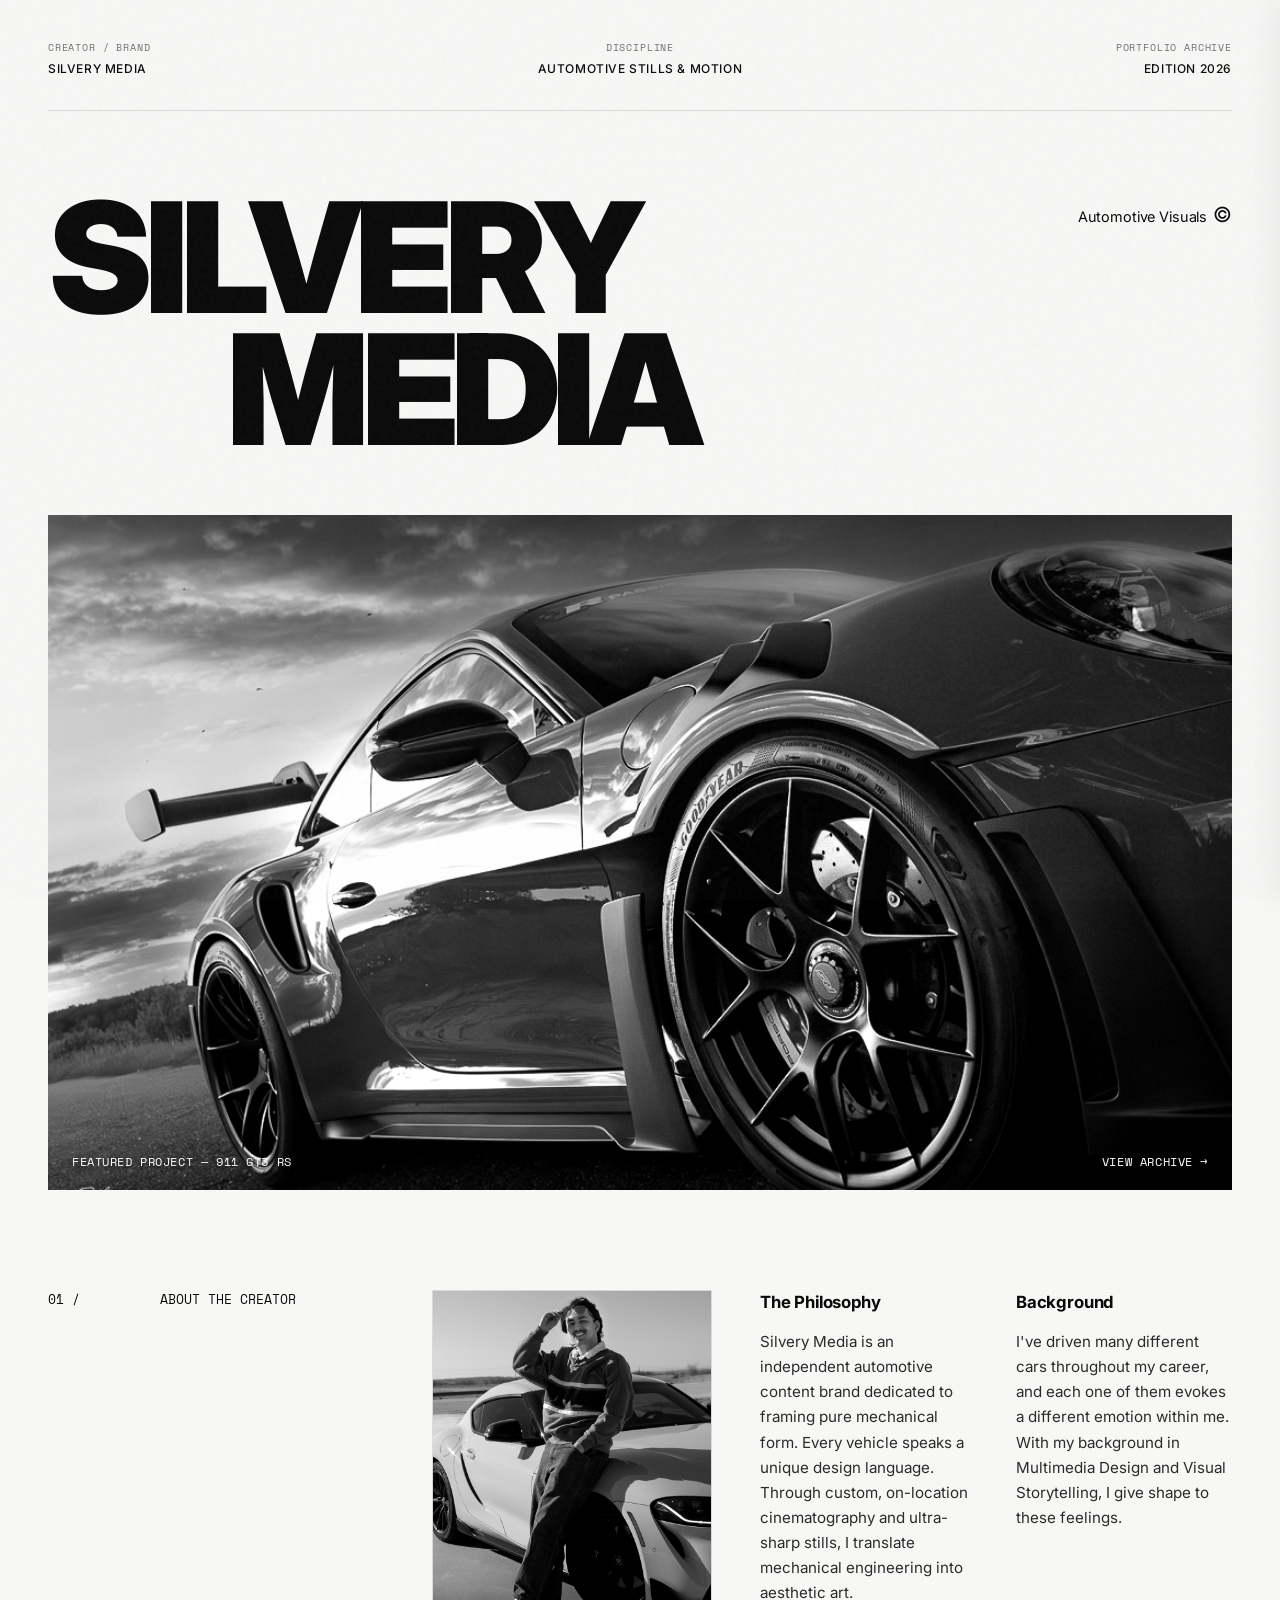
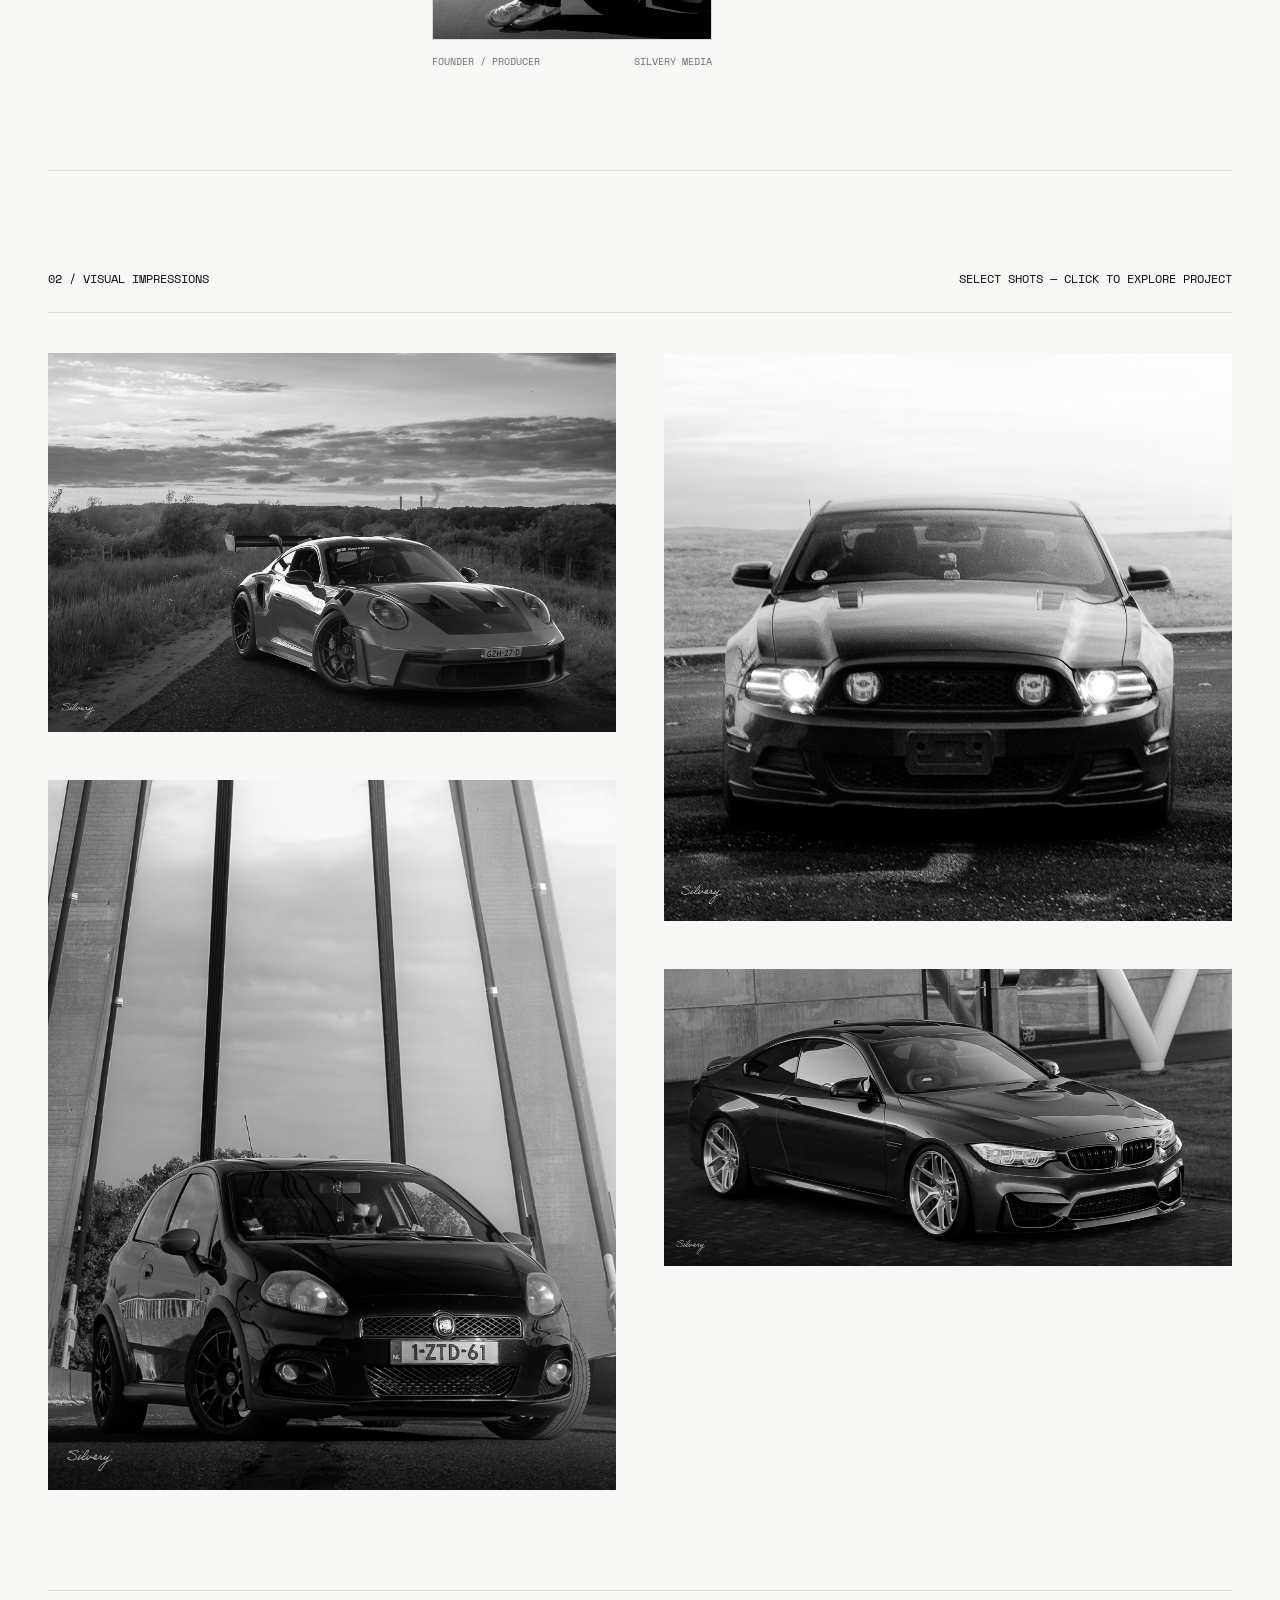
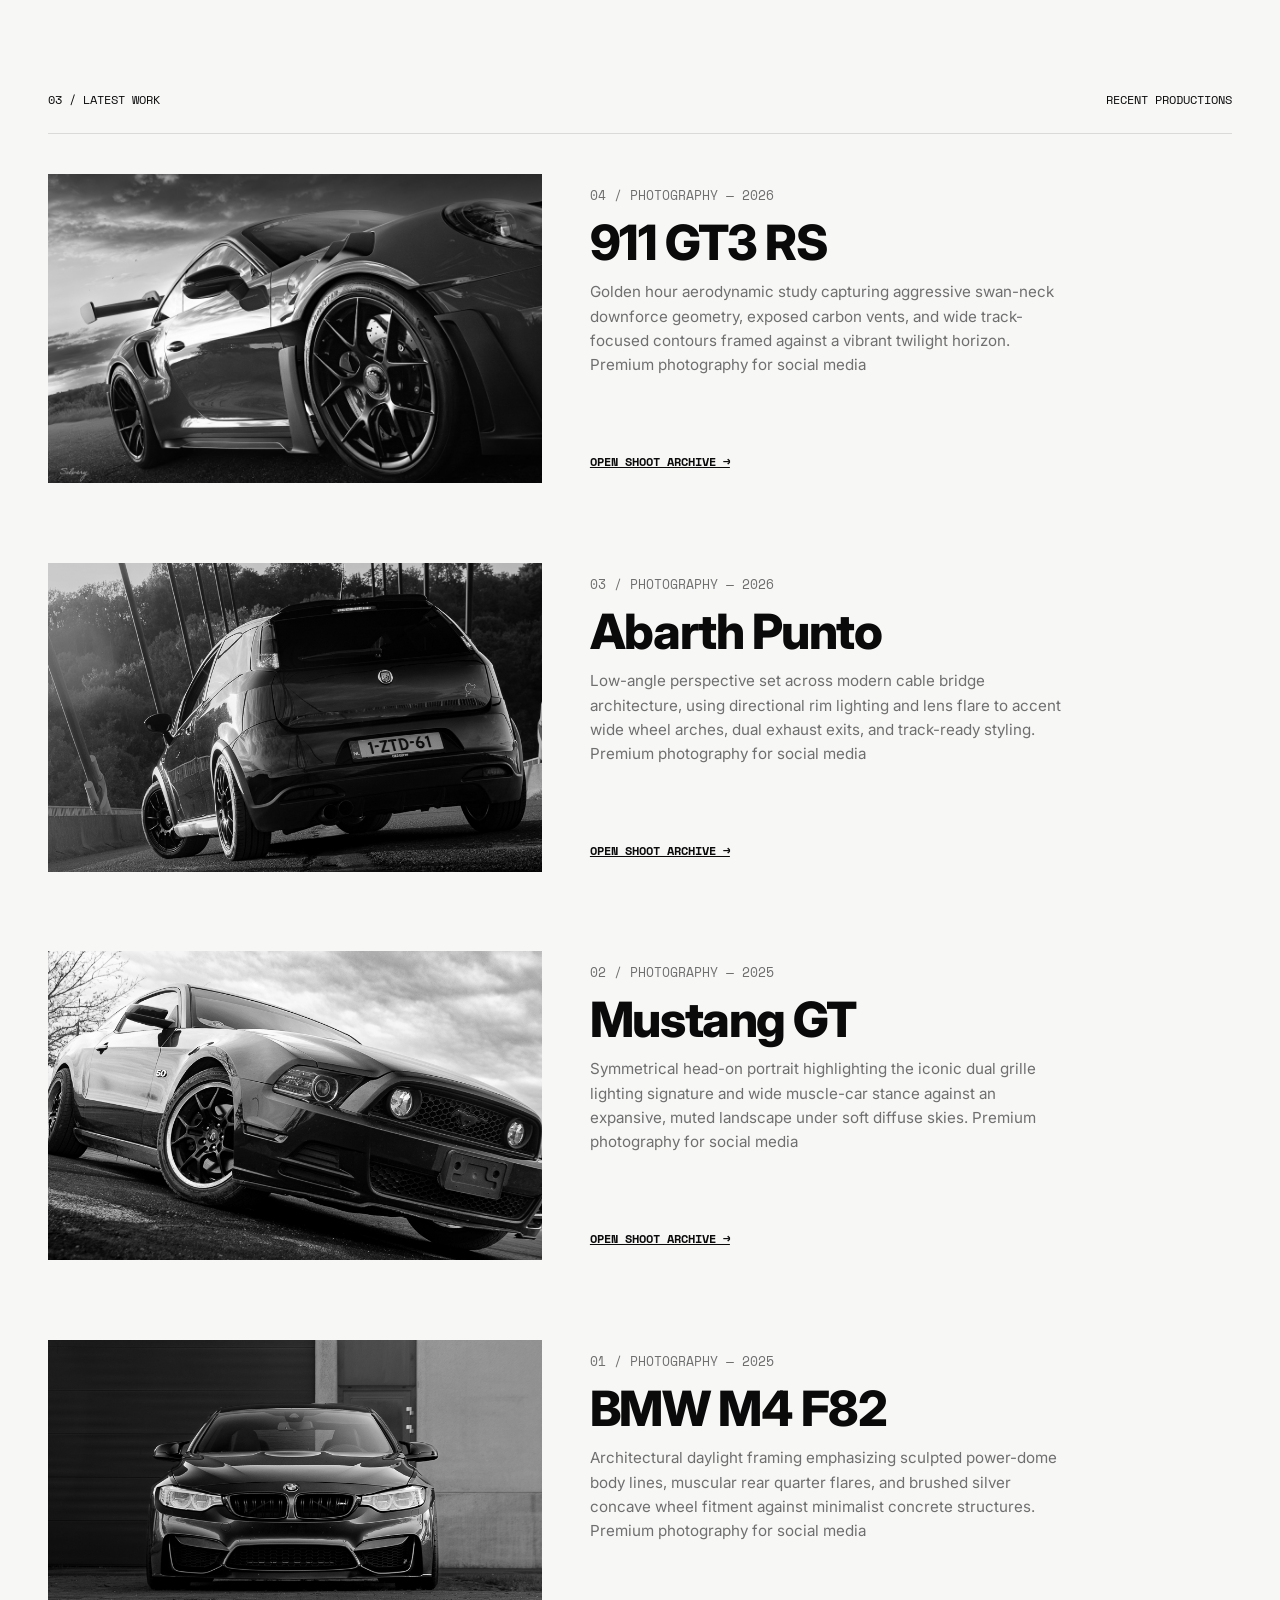
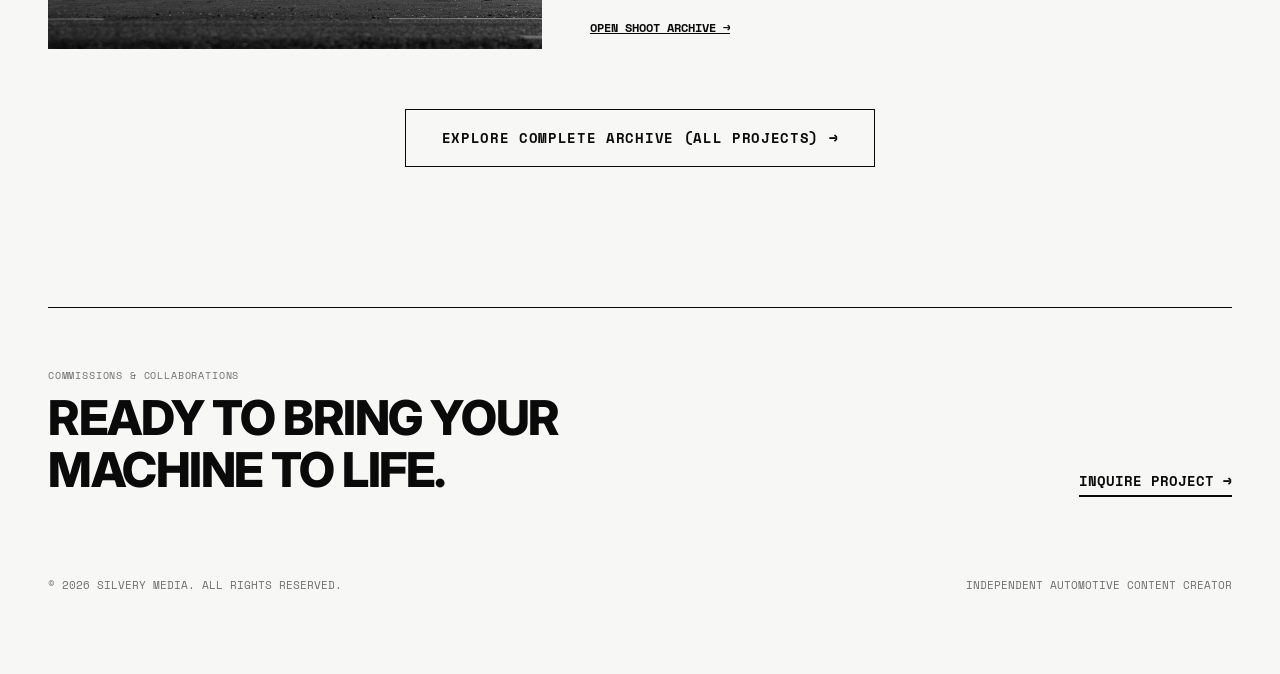
==== commit 2f8aaff5: "1.2.3 form" ====
--- a/index.html
+++ b/index.html
@@ -3,7 +3,7 @@
 <head>
   <meta charset="UTF-8" />
   <meta name="viewport" content="width=device-width, initial-scale=1.0" />
-  <title>SILVERY MEDIA — Automotive Visual Portfolio</title>
+  <title>SILVERY MEDIA</title>
   
   <link rel="preconnect" href="https://fonts.googleapis.com">
   <link rel="preconnect" href="https://fonts.gstatic.com" crossorigin>
@@ -164,9 +164,9 @@
       <h2 class="drawer-title">COMMISSION INQUIRY</h2>
       <p class="drawer-subtitle">Available worldwide for automotive commercial productions, media shoots, and private collector archives.</p>
       
-      <form action="https://formsubmit.co/contact@silverymedia.nl" method="POST" class="inquiry-form">
+      <form action="https://formsubmit.co/jrs.vdlinden@gmail.com" method="POST" class="inquiry-form">
         <input type="hidden" name="_subject" value="New Commission Inquiry — Silvery Media">
-        <input type="hidden" name="_captcha" value="false">
+        <input type="hidden" name="_captcha" value="true">
         <input type="hidden" name="_template" value="table">
 
         <div class="form-group">
--- a/style.css
+++ b/style.css
@@ -226,7 +226,7 @@
   line-height: 1.65;
 }
 
-/* --- SECTION 02: VISUAL IMPRESSIONS (PERFECT ALTERNATING 12-COL RHYTHM) --- */
+/* --- SECTION 02: VISUAL IMPRESSIONS (MASONRY) --- */
 .impressions-section {
   padding-bottom: 100px;
   margin-bottom: 100px;
@@ -234,14 +234,13 @@
 }
 
 .impressions-grid {
-  display: grid;
-  grid-template-columns: repeat(12, 1fr);
-  gap: 36px;
-  row-gap: 56px;
-  align-items: center;
+  column-count: 2;
+  column-gap: 48px;
 }
 
 .impression-item {
+  break-inside: avoid;
+  margin-bottom: 48px;
   position: relative;
   cursor: pointer;
   overflow: hidden;
@@ -255,16 +254,15 @@
 
 .impression-item img {
   width: 100%;
-  height: 100%;
+  height: auto;
   display: block;
-  object-fit: cover;
   filter: grayscale(100%);
   transition: transform 0.8s var(--transition-smooth), filter 0.4s ease;
 }
 
 .impression-item:hover img {
   filter: grayscale(0%);
-  transform: scale(1.04);
+  transform: scale(1.03);
 }
 
 .impression-tag {
@@ -287,37 +285,6 @@
   opacity: 1;
 }
 
-/* 
-  Guaranteed 12-Column Math:
-  - Item 1 (Landscape 7) + Item 2 (Portrait 5) = 12 cols (Row 1)
-  - Item 3 (Portrait 5) + Item 4 (Landscape 7) = 12 cols (Row 2)
-*/
-.impression-item:nth-child(4n + 1) {
-  grid-column: span 7;
-  aspect-ratio: 16 / 10;
-}
-
-.impression-item:nth-child(4n + 2) {
-  grid-column: span 5;
-  aspect-ratio: 4 / 5;
-}
-
-.impression-item:nth-child(4n + 3) {
-  grid-column: span 5;
-  aspect-ratio: 4 / 5;
-}
-
-.impression-item:nth-child(4n + 4) {
-  grid-column: span 7;
-  aspect-ratio: 16 / 10;
-}
-
-/* If there is a 5th odd item, it spans the full width as a cinematic banner */
-.impression-item:nth-child(odd):last-child {
-  grid-column: span 12;
-  aspect-ratio: 21 / 9;
-}
-
 /* --- SECTION 03: LATEST WORK & PORTFOLIO --- */
 .section-divider {
   display: flex;
@@ -475,7 +442,7 @@
   color: var(--text-muted);
 }
 
-/* --- SCROLL TO TOP BUTTONS (BOTTOM RIGHT) --- */
+/* --- SCROLL TO TOP BUTTONS --- */
 .scroll-top-btn,
 .modal-scroll-top-btn {
   position: fixed;
@@ -874,36 +841,112 @@
   to { opacity: 1; transform: translateY(0); }
 }
 
-/* --- RESPONSIVE BREAKPOINTS --- */
+/* --- MOBILE & RESPONSIVE POLISH --- */
+/* --- MOBILE & RESPONSIVE POLISH --- */
 @media (max-width: 900px) {
   .page-container {
     padding: 24px 20px 60px 20px;
   }
 
+  /* 1. Header: Balanced 2-Row Editorial Grid */
   .editorial-header {
-    grid-template-columns: 1fr;
-    gap: 12px;
-  }
-
-  .meta-col.center, 
-  .meta-col.right {
+    display: grid;
+    grid-template-columns: 1fr 1fr;
+    grid-template-areas:
+      "brand archive"
+      "discipline discipline";
+    row-gap: 14px;
+    column-gap: 16px;
+    padding-bottom: 24px;
+    border-bottom: 1px solid var(--border-light);
+  }
+
+  .editorial-header .meta-col:first-child {
+    grid-area: brand;
     text-align: left;
   }
 
+  .editorial-header .meta-col.right {
+    grid-area: archive;
+    text-align: right;
+  }
+
+  .editorial-header .meta-col.center {
+    grid-area: discipline;
+    text-align: left;
+    border-top: 1px solid var(--border-light);
+    padding-top: 12px;
+  }
+
+  /* 2. Brand Title Block */
   .title-block {
-    padding: 48px 0 40px 0;
+    padding: 40px 0 28px 0;
+  }
+
+  .main-title {
+    font-size: clamp(3.2rem, 15vw, 4.8rem);
+    line-height: 0.88;
+    letter-spacing: -0.05em;
+  }
+
+  .main-title .indent {
+    margin-left: clamp(1rem, 5vw, 2rem);
   }
 
   .sub-badge {
     position: static;
-    margin-top: 14px;
-  }
-
+    display: flex;
+    justify-content: space-between;
+    align-items: center;
+    border-top: 1px solid var(--border-light);
+    padding-top: 14px;
+    margin-top: 24px;
+    font-size: 0.85rem;
+  }
+
+  /* 3. Hero Showcase */
+  .hero-showcase {
+    margin-bottom: 60px;
+  }
+
+  .hero-image-frame {
+    height: 52vh;
+    min-height: 360px;
+  }
+
+  .image-meta-overlay {
+    flex-direction: column;
+    gap: 4px;
+    bottom: 14px;
+    left: 16px;
+    right: 16px;
+    font-size: 0.65rem;
+  }
+
+  /* 4. Section 01: Side-by-Side Header & Full-Width Portrait */
   .manifesto-grid {
-    grid-template-columns: 1fr;
-    gap: 20px;
+    display: grid;
+    grid-template-columns: auto 1fr;
+    align-items: baseline;
+    gap: 8px 12px;
+    padding-bottom: 60px;
     margin-bottom: 60px;
-    padding-bottom: 60px;
+  }
+
+  .grid-index {
+    grid-column: 1;
+    grid-row: 1;
+  }
+
+  .grid-category {
+    grid-column: 2;
+    grid-row: 1;
+  }
+
+  .grid-content {
+    grid-column: 1 / -1;
+    grid-row: 2;
+    margin-top: 20px;
   }
 
   .creator-layout {
@@ -912,7 +955,8 @@
   }
 
   .creator-portrait-frame {
-    max-width: 320px;
+    width: 100%;
+    max-width: 100%;
   }
 
   .creator-text-block {
@@ -920,17 +964,25 @@
     gap: 24px;
   }
 
+  /* 5. Impressions Grid: Full Width Single Column */
+  .impressions-section {
+    padding-bottom: 60px;
+    margin-bottom: 60px;
+  }
+
   .impressions-grid {
-    grid-template-columns: 1fr;
-    gap: 24px;
-  }
-
-  .impression-item.is-landscape,
-  .impression-item.is-portrait,
-  .impression-item.is-square,
-  .impression-item.is-wide {
-    grid-column: span 1;
-    max-width: 100%;
+    column-count: 1;
+    column-gap: 0;
+  }
+
+  .impression-item {
+    margin-bottom: 24px;
+    width: 100%;
+  }
+
+  /* 6. Portfolio Feed */
+  .projects-feed {
+    gap: 48px;
   }
 
   .project-card {
@@ -938,10 +990,17 @@
     gap: 20px;
   }
 
+  /* 7. Footer & Floating Buttons */
+  .editorial-footer {
+    margin-top: 80px;
+    padding-top: 40px;
+  }
+
   .footer-cta {
     flex-direction: column;
     align-items: flex-start;
-    gap: 32px;
+    gap: 28px;
+    margin-bottom: 48px;
   }
 
   .footer-meta {
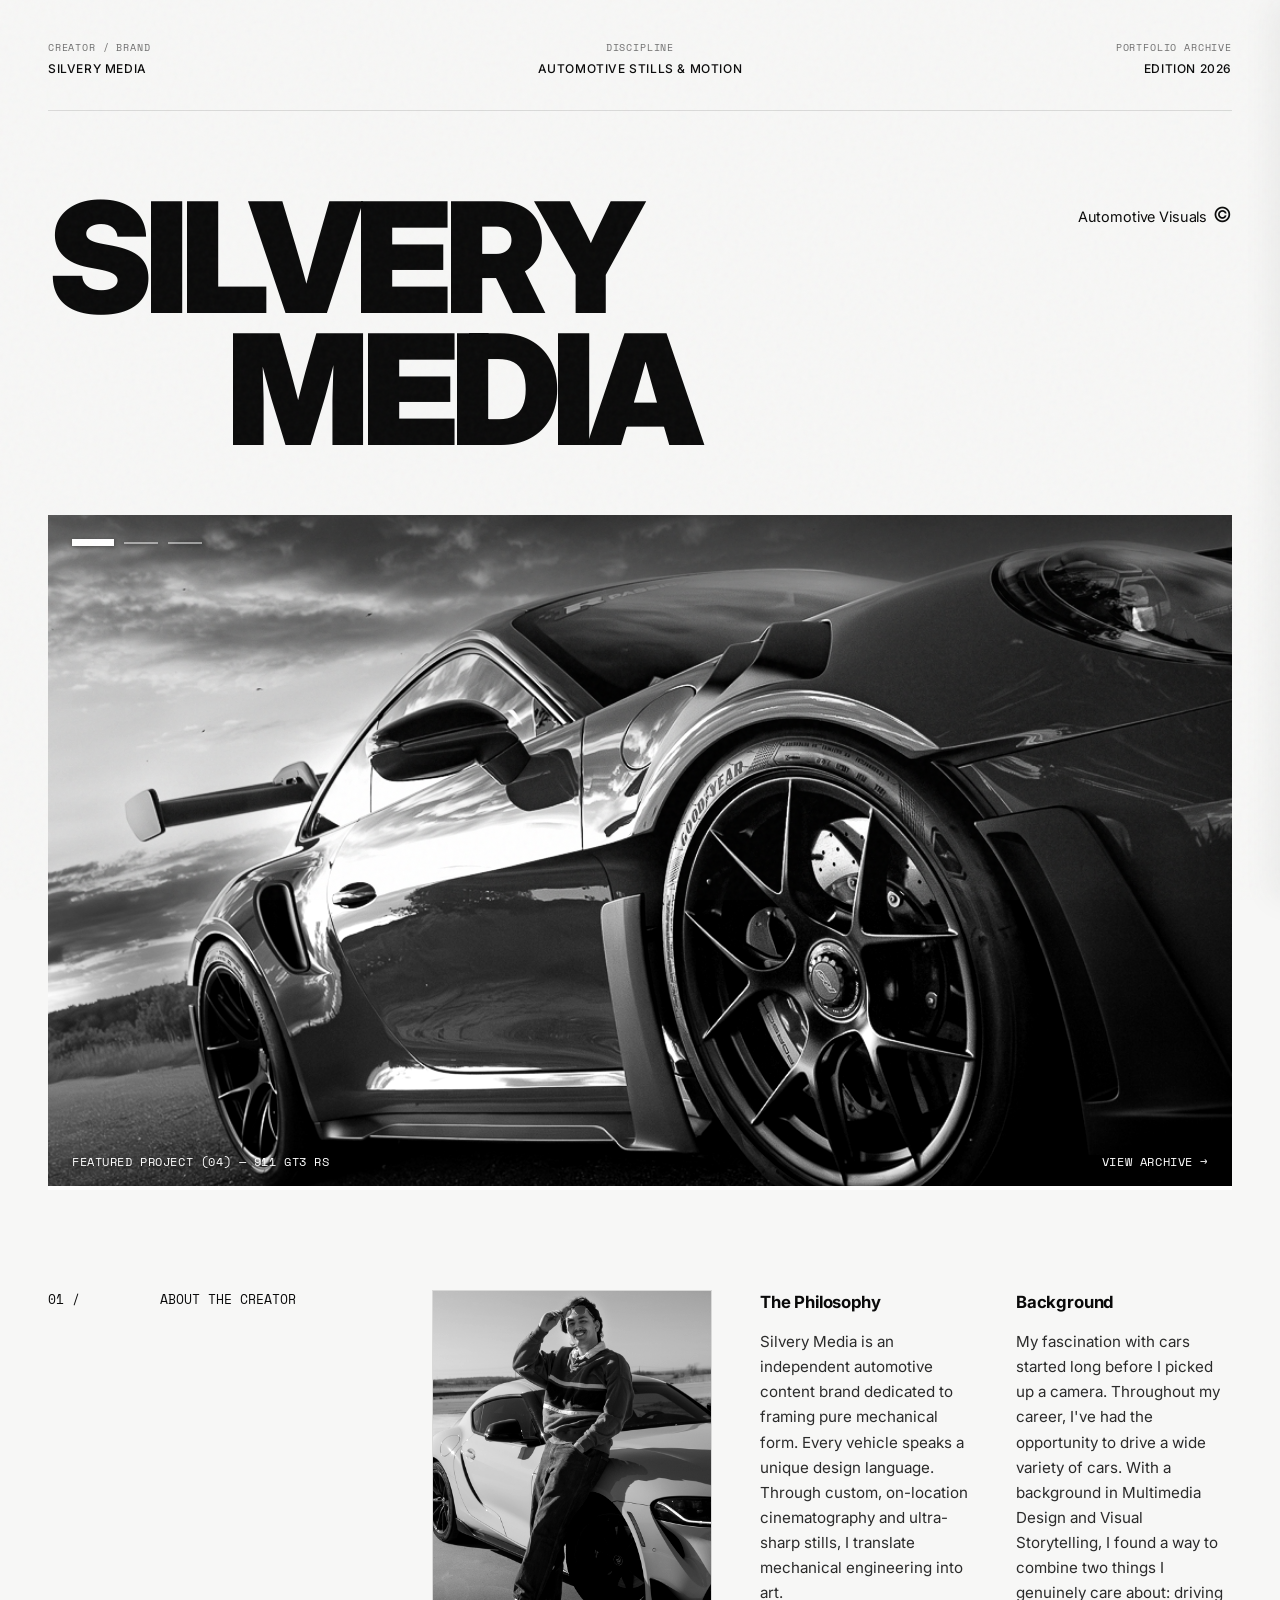
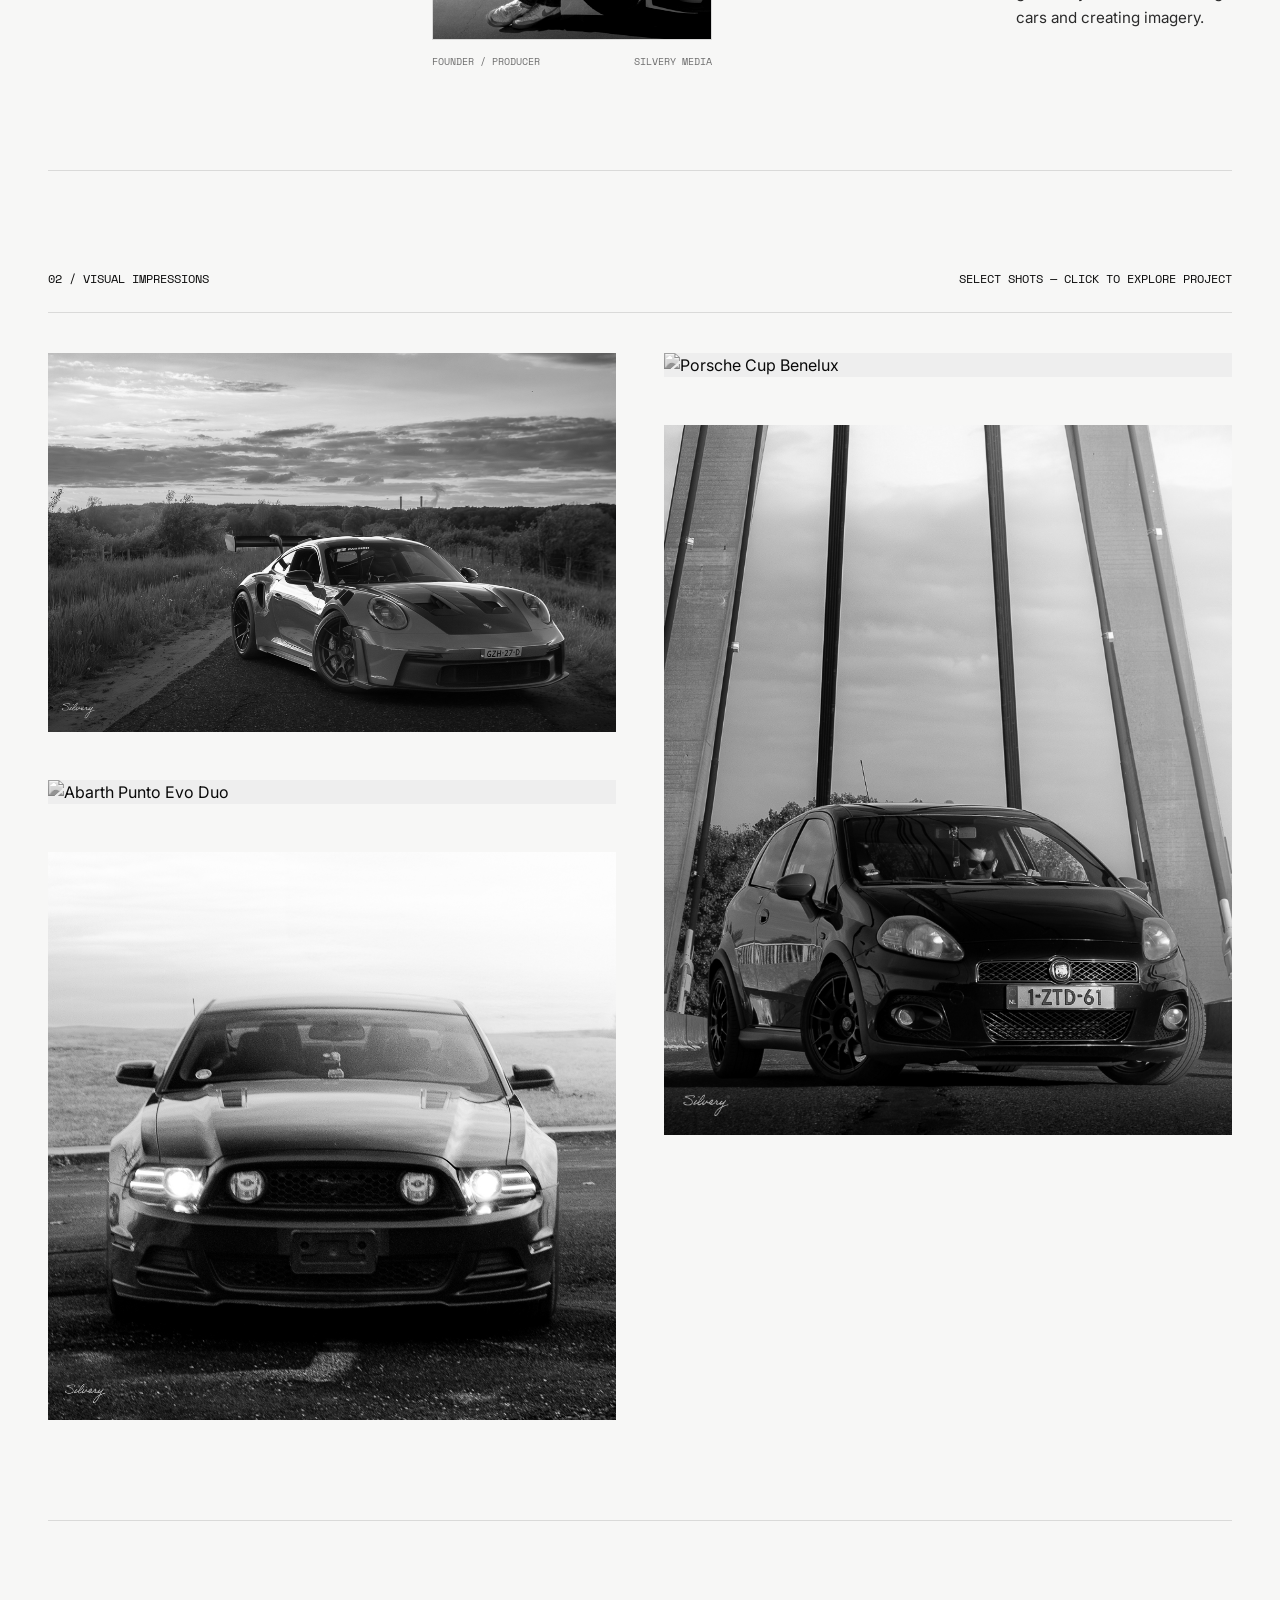
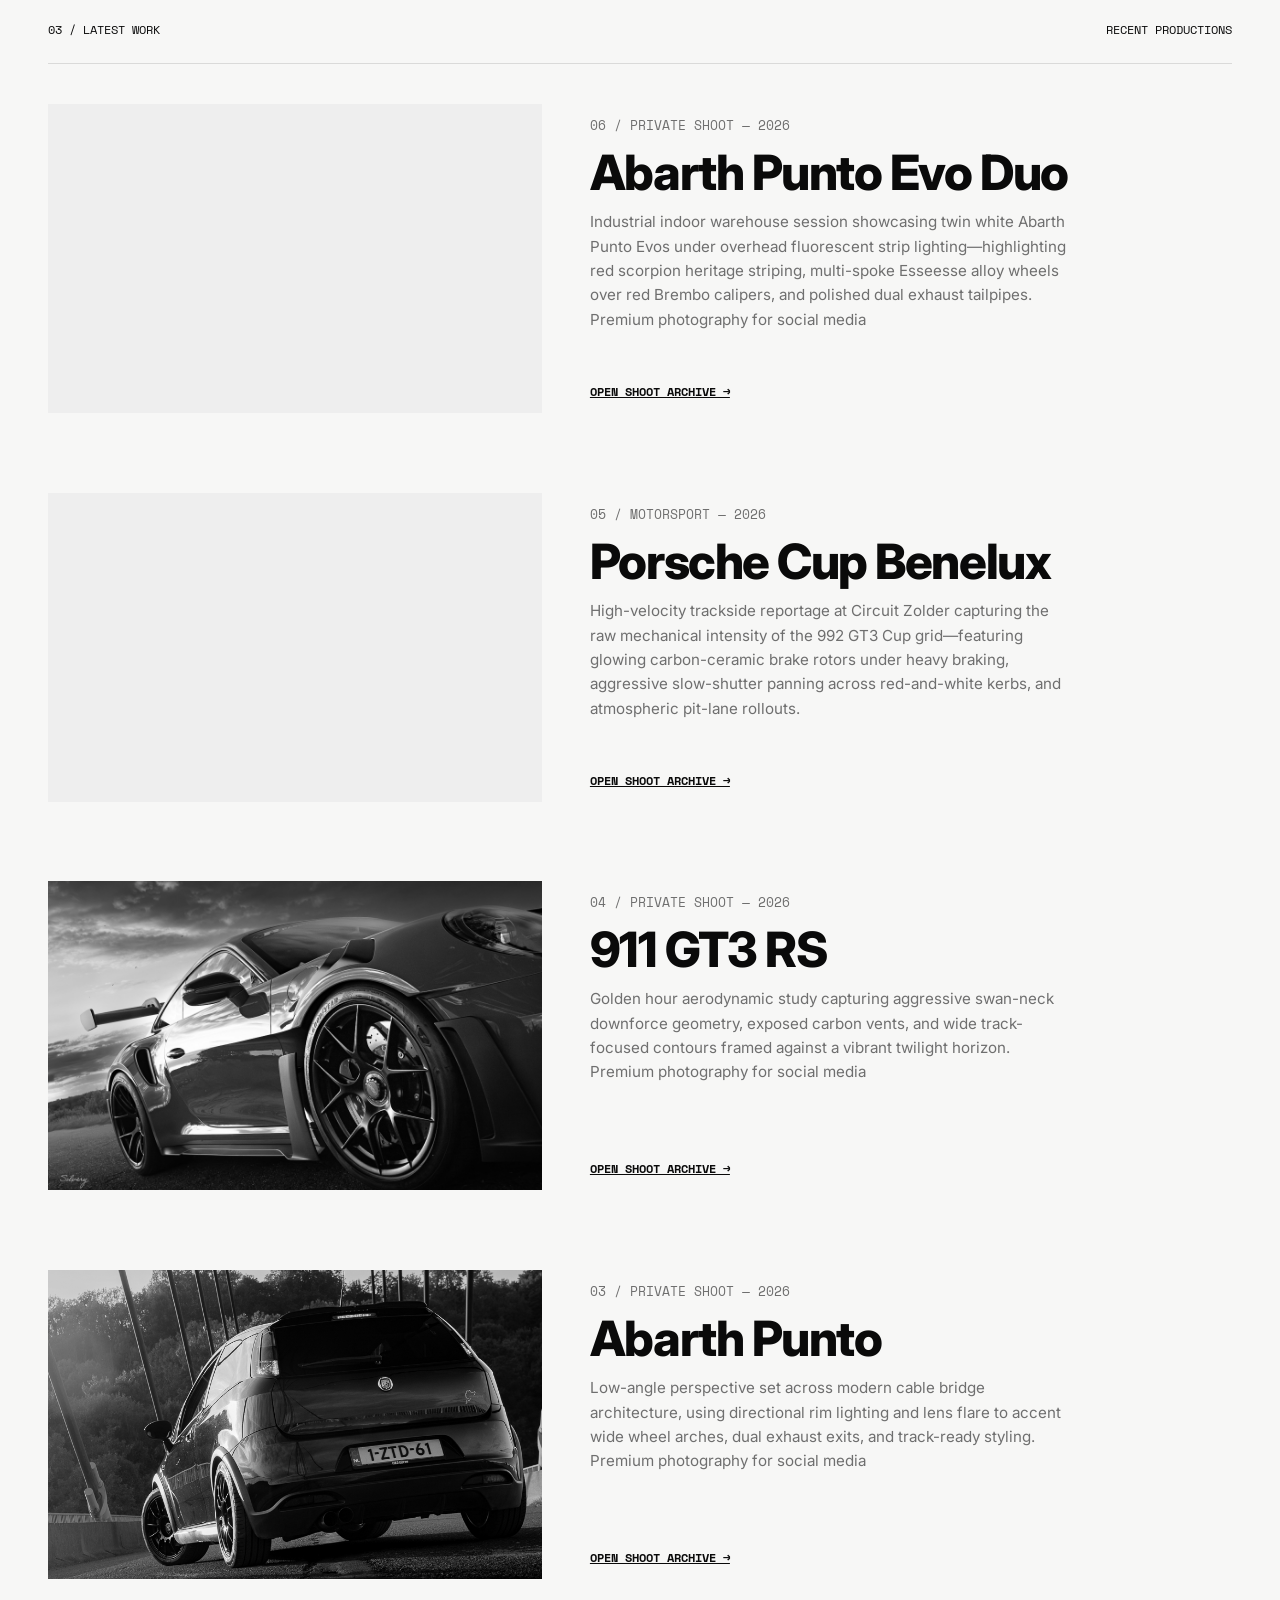
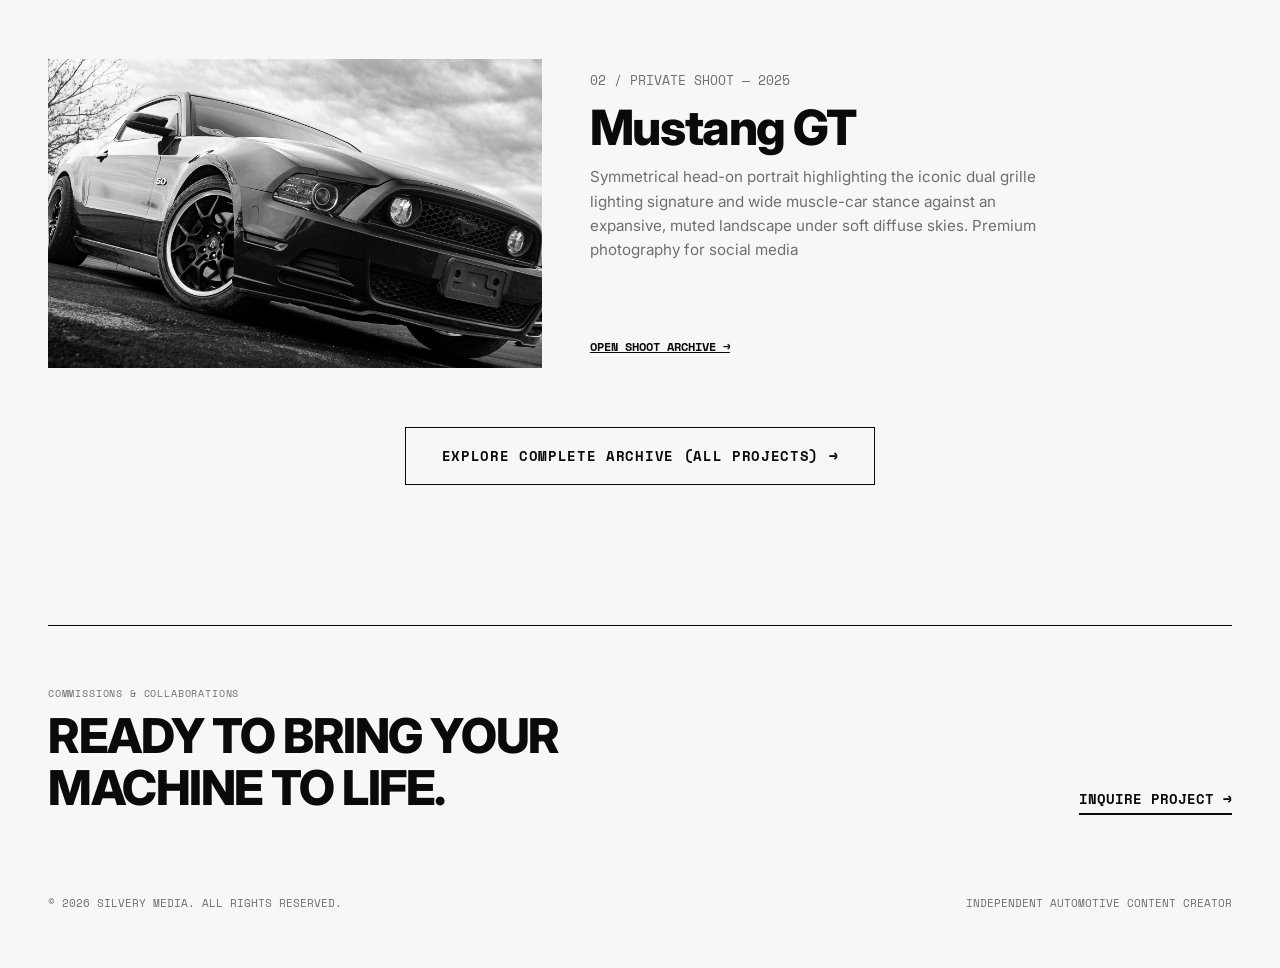
==== commit 8f83b8aa: "1.3 - Rolling featured projects - Site links for projects - Loading optimization - Minor improvem" ====
--- a/index.html
+++ b/index.html
@@ -1,16 +1,21 @@
 <!DOCTYPE html>
 <html lang="en">
+
 <head>
   <meta charset="UTF-8" />
   <meta name="viewport" content="width=device-width, initial-scale=1.0" />
   <title>SILVERY MEDIA</title>
-  
+  <base href="/" />
+
   <link rel="preconnect" href="https://fonts.googleapis.com">
   <link rel="preconnect" href="https://fonts.gstatic.com" crossorigin>
-  <link href="https://fonts.googleapis.com/css2?family=Inter:wght@300;400;500;700;900&family=Space+Mono:ital,wght@0,400;0,700;1,400&display=swap" rel="stylesheet">
-  
+  <link
+    href="https://fonts.googleapis.com/css2?family=Inter:wght@300;400;500;700;900&family=Space+Mono:ital,wght@0,400;0,700;1,400&display=swap"
+    rel="stylesheet">
+
   <link rel="stylesheet" href="style.css" />
 </head>
+
 <body>
 
   <!-- Film Grain Overlay -->
@@ -22,7 +27,7 @@
   </button>
 
   <main class="page-container">
-    
+
     <!-- Editorial Header -->
     <header class="editorial-header reveal-element">
       <div class="meta-col">
@@ -53,18 +58,29 @@
       </div>
     </section>
 
-    <!-- Hero Showcase (Latest Project) -->
+    <!-- Hero Showcase (3 Featured Projects Loop) -->
     <section class="hero-showcase reveal-element" id="heroSection">
       <div class="hero-image-frame" id="heroFrame" role="button" tabindex="0" title="Click to view full shoot">
-        <img 
-          src="" 
-          alt="Featured Automotive Story" 
-          class="hero-img"
-          id="heroImage"
-        />
+        <!-- Top-Left 3 Stripes Indicator -->
+        <div class="hero-stripes-indicator" id="heroStripes">
+          <span class="hero-stripe active" data-slide-index="0" title="Featured 01"></span>
+          <span class="hero-stripe" data-slide-index="1" title="Featured 02"></span>
+          <span class="hero-stripe" data-slide-index="2" title="Featured 03"></span>
+        </div>
+
+        <img src="" alt="Featured Automotive Story" class="hero-img" id="heroImage" />
+
+        <!-- White Fade Veil for Transitions -->
+        <div class="hero-white-fade" id="heroWhiteFade"></div>
+
         <div class="image-meta-overlay">
           <span id="heroStoryTag">FEATURED PROJECT &mdash; LOADING...</span>
           <span id="heroStorySub">VIEW ARCHIVE &rarr;</span>
+        </div>
+
+        <!-- 7-Second Horizontal Progress Bar -->
+        <div class="hero-progress-track">
+          <div class="hero-progress-bar" id="heroProgressBar"></div>
         </div>
       </div>
     </section>
@@ -73,16 +89,11 @@
     <section class="manifesto-grid reveal-element">
       <div class="grid-index">01 /</div>
       <div class="grid-category">ABOUT THE CREATOR</div>
-      
+
       <div class="grid-content creator-layout">
         <!-- Portrait Image Slot -->
         <div class="creator-portrait-frame">
-          <img 
-            src="assets/Joey/1.jpg" 
-            alt="Creator Portrait" 
-            class="creator-img"
-            id="creatorPortrait"
-          />
+          <img src="assets/Joey/1.jpg" alt="Creator Portrait" class="creator-img" id="creatorPortrait" />
           <div class="creator-caption">
             <span>FOUNDER / PRODUCER</span>
             <span>SILVERY MEDIA</span>
@@ -94,14 +105,18 @@
           <div class="text-column">
             <h3 class="column-heading">The Philosophy</h3>
             <p>
-              Silvery Media is an independent automotive content brand dedicated to framing pure mechanical form. 
-              Every vehicle speaks a unique design language. Through custom, on-location cinematography and ultra-sharp stills, I translate mechanical engineering into aesthetic art.
+              Silvery Media is an independent automotive content brand dedicated to framing pure mechanical form.
+              Every vehicle speaks a unique design language. Through custom, on-location cinematography and ultra-sharp
+              stills, I translate mechanical engineering into art.
             </p>
           </div>
           <div class="text-column">
             <h3 class="column-heading">Background</h3>
             <p>
-              I've driven many different cars throughout my career, and each one of them evokes a different emotion within me. With my background in Multimedia Design and Visual Storytelling, I give shape to these feelings.
+              My fascination with cars started long before I picked up a camera.
+              Throughout my career, I've had the opportunity to drive a wide variety of cars.
+              With a background in Multimedia Design and Visual Storytelling, I found a way to combine two things I
+              genuinely care about: driving cars and creating imagery.
             </p>
           </div>
         </div>
@@ -159,11 +174,12 @@
       <span class="mono-label">GET IN TOUCH</span>
       <button class="drawer-close" id="drawerClose">&times; CLOSE</button>
     </div>
-    
+
     <div class="drawer-body">
       <h2 class="drawer-title">COMMISSION INQUIRY</h2>
-      <p class="drawer-subtitle">Available worldwide for automotive commercial productions, media shoots, and private collector archives.</p>
-      
+      <p class="drawer-subtitle">Available worldwide for automotive commercial productions, media shoots, and private
+        collector archives.</p>
+
       <form action="https://formsubmit.co/jrs.vdlinden@gmail.com" method="POST" class="inquiry-form">
         <input type="hidden" name="_subject" value="New Commission Inquiry — Silvery Media">
         <input type="hidden" name="_captcha" value="true">
@@ -191,7 +207,8 @@
 
         <div class="form-group">
           <label for="message" class="mono-label">PROJECT DETAILS / TIMELINE *</label>
-          <textarea id="message" name="message" rows="5" required placeholder="Tell me about the vehicle, target location, date, and overall vision..."></textarea>
+          <textarea id="message" name="message" rows="5" required
+            placeholder="Tell me about the vehicle, target location, date, and overall vision..."></textarea>
         </div>
 
         <button type="submit" class="form-submit-btn">SEND INQUIRY &rarr;</button>
@@ -214,7 +231,7 @@
       <div class="modal-header">
         <span class="mono-label">INDEX / COMPLETE REPOSITORY</span>
         <h2>ALL PROJECTS</h2>
-        
+
         <!-- Category Filter Buttons -->
         <div class="category-filters" id="categoryFilters"></div>
       </div>
@@ -233,7 +250,7 @@
     <button id="modalScrollTopBtn" class="modal-scroll-top-btn" title="Scroll to top" aria-label="Scroll to top">
       &uarr; TOP
     </button>
-    
+
     <div class="modal-content">
       <div class="modal-header">
         <span class="mono-label" id="modalProjectCategory">CATEGORY</span>
@@ -248,19 +265,20 @@
   <!-- Interactive Lightbox / Carousel View -->
   <div class="lightbox-overlay" id="lightboxModal" aria-hidden="true">
     <button class="lightbox-close" id="lightboxClose" title="Close (Esc)">&times;</button>
-    
+
     <button class="lightbox-arrow prev" id="lightboxPrev" title="Previous (&larr;)">&#10094;</button>
-    
+
     <div class="lightbox-stage">
       <img src="" alt="Expanded View" id="lightboxImage" />
       <div class="lightbox-footer">
         <span id="lightboxCounter" class="mono-label">01 / 01</span>
       </div>
     </div>
-    
+
     <button class="lightbox-arrow next" id="lightboxNext" title="Next (&rarr;)">&#10095;</button>
   </div>
 
   <script src="code.js"></script>
 </body>
+
 </html>
--- a/style.css
+++ b/style.css
@@ -1053,4 +1053,125 @@
     top: 16px;
     right: 16px;
   }
+}
+
+/* Keep anchor tags inside project cards styled identically to original spans */
+.project-explore-btn {
+  color: inherit;
+}
+
+/* Smooth entrance for progressively appended gallery images */
+.progressive-gallery-img {
+  animation: fadeIn 0.45s var(--transition-smooth);
+}
+
+/* --- MOBILE & TOUCH CENTER-VIEWPORT COLOR TRANSITION --- */
+@media (max-width: 900px), (hover: none) {
+  .hero-image-frame.in-center-view .hero-img {
+    transform: scale(1.025);
+    filter: grayscale(0%) contrast(100%);
+  }
+
+  .creator-portrait-frame.in-center-view .creator-img {
+    filter: grayscale(0%);
+  }
+
+  .impression-item.in-center-view img {
+    filter: grayscale(0%);
+    transform: scale(1.02);
+  }
+
+  .impression-item.in-center-view .impression-tag {
+    opacity: 1;
+  }
+
+  .project-card.in-center-view .project-thumb img {
+    transform: scale(1.03);
+    filter: grayscale(0%);
+  }
+
+  .modal-gallery-grid img.in-center-view {
+    filter: grayscale(0%);
+    transform: scale(1.01);
+  }
+}
+
+/* --- HERO 3-PROJECT LOOP: STRIPES, WHITE FADE & PROGRESS BAR --- */
+.hero-stripes-indicator {
+  position: absolute;
+  top: 24px;
+  left: 24px;
+  display: flex;
+  align-items: center;
+  gap: 10px;
+  z-index: 5;
+}
+
+.hero-stripe {
+  display: block;
+  width: 34px;
+  height: 2px;
+  background-color: rgba(255, 255, 255, 0.45);
+  box-shadow: 0 1px 4px rgba(0, 0, 0, 0.45);
+  cursor: pointer;
+  transition: height 0.35s var(--transition-smooth), background-color 0.35s ease, width 0.35s var(--transition-smooth);
+}
+
+.hero-stripe.active {
+  height: 7px; /* Thicker stripe for the active project (one TWO three) */
+  width: 42px;
+  background-color: #ffffff;
+}
+
+.hero-white-fade {
+  position: absolute;
+  inset: 0;
+  background-color: #ffffff;
+  opacity: 0;
+  pointer-events: none;
+  z-index: 3;
+  transition: opacity 0.45s ease-in-out;
+}
+
+.hero-white-fade.fading-white {
+  opacity: 1;
+}
+
+.image-meta-overlay {
+  z-index: 4;
+}
+
+.hero-progress-track {
+  position: absolute;
+  bottom: 0;
+  left: 0;
+  width: 100%;
+  height: 4px;
+  background: rgba(255, 255, 255, 0.2);
+  z-index: 5;
+  overflow: hidden;
+}
+
+.hero-progress-bar {
+  width: 0%;
+  height: 100%;
+  background-color: #ffffff;
+  box-shadow: 0 0 8px rgba(0, 0, 0, 0.5);
+}
+
+@media (max-width: 900px) {
+  .hero-stripes-indicator {
+    top: 16px;
+    left: 16px;
+    gap: 8px;
+  }
+
+  .hero-stripe {
+    width: 26px;
+  }
+
+  .hero-stripe.active {
+    width: 34px;
+    height: 6px;
+  }
 }
